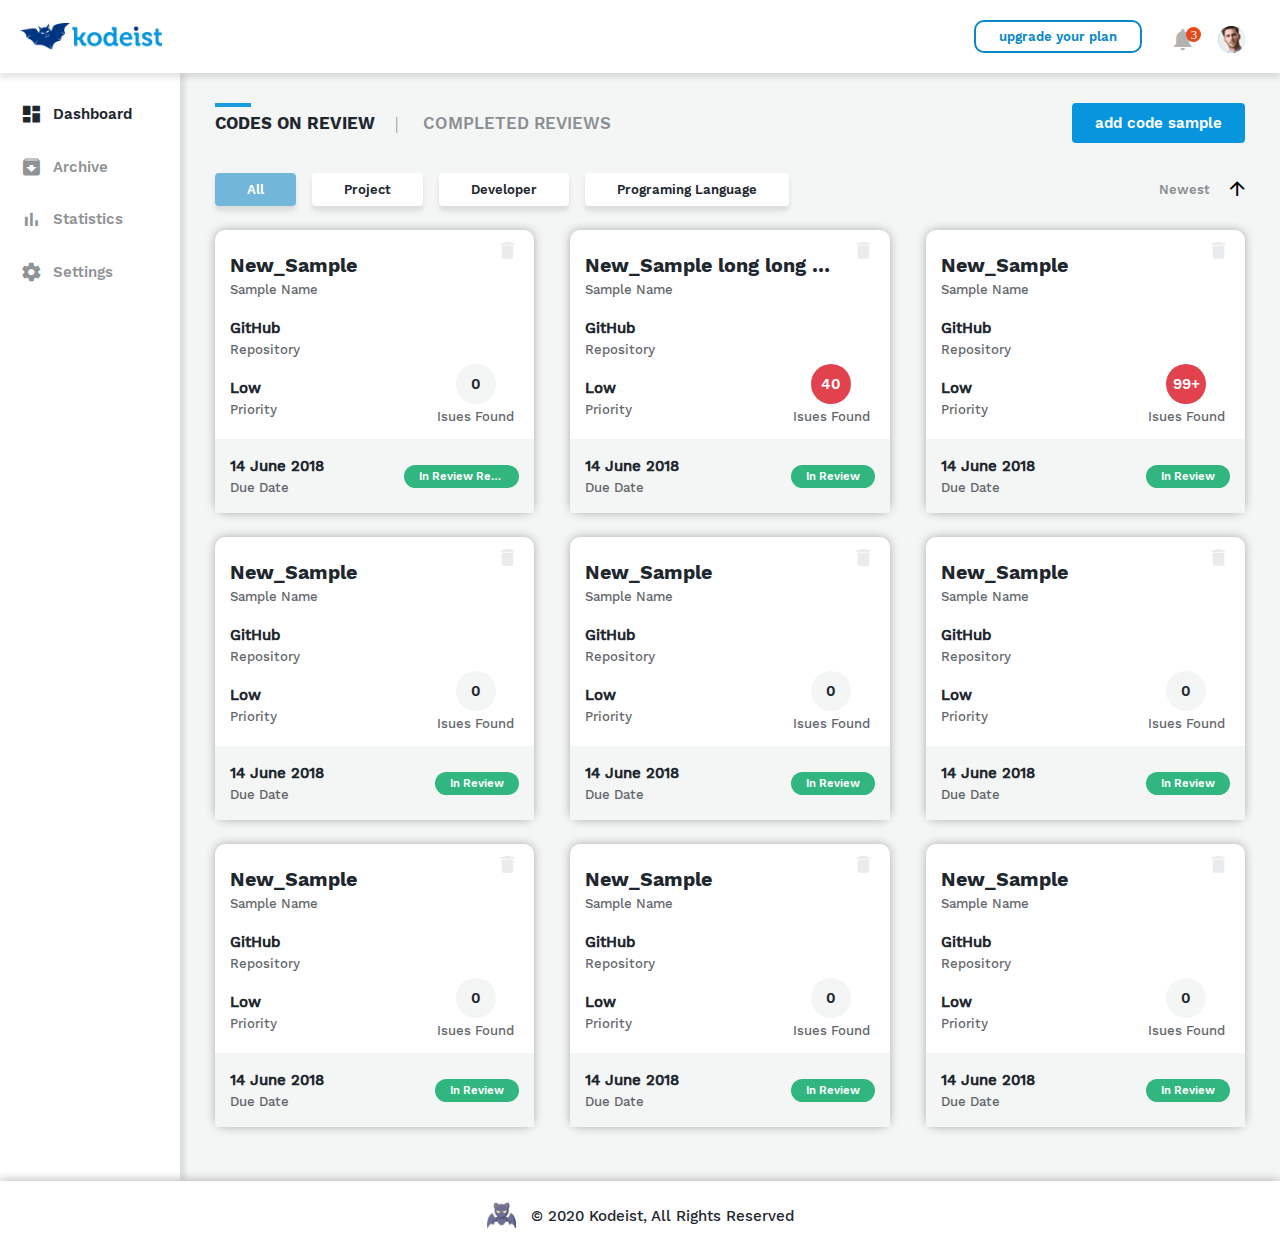
==== index.html @ f65f39af "created responsive design for aall devices" ====
<!DOCTYPE html>
<html lang="en">

<head>
    <meta charset="UTF-8">
    <meta name="viewport" content="width=device-width, initial-scale=1.0">
    <meta http-equiv="X-UA-Compatible" content="ie=edge">
    <title>Kodeist</title>
    <link rel="stylesheet" type="text/css" href="./styles/main.css" />
    <link rel="icon" href="./assets/img/bat.png">
    <script async defer src="./assets/js/index.js"></script>
</head>

<body>

    <!----------------------------- Header ----------------------------->
    <header class="container sect-cont-wrap">
        <div class="hdr inner-cont">
            <a href="#">
                <img src="./assets/img/logo.png" alt="logo" class="logo" />
            </a>
            <ul class="hdr-list">
                <li class="hdr-btn-wrapper">
                    <button class="btn-secondary">upgrade your plan</button>
                </li>
                <li>
                    <a href="#">
                        <i class="icon-notification">
                            <span class="mark-top">3</span>
                        </i>
                    </a>
                </li>
                <li>
                    <a href="#">
                        <img src="./assets/img/profile.png" alt="profile" class="profile" />
                    </a>
                </li>
            </ul>
            <button class="nav-btn btn-clear" onclick="onNavBtn()">
                <i class="icon-nav"></i>
            </button>
        </div>
    </header>
    <!----------------------------- Main ----------------------------->
    <main class="main">
        <!----------------------------- Aside-Nav ----------------------------->
        <aside id="aside" class="sect-cont">
            <nav>
                <ul class="nav-list">
                    <li>
                        <a href="#" class="alg-center active">
                            <i class="icon-dashboard"></i>
                            <span>dashboard</span>
                        </a>
                    </li>
                    <li>
                        <a href="#" class="alg-center">
                            <i class="icon-archive"></i>
                            <span>archive</span>
                        </a>
                    </li>
                    <li>
                        <a href="#" class="alg-center">
                            <i class="icon-statistics"></i>
                            <span>statistics</span>
                        </a>
                    </li>
                    <li>
                        <a href="#" class="alg-center">
                            <i class="icon-settings"></i>
                            <span>settings</span>
                        </a>
                    </li>
                </ul>
                <button onclick="onNavBtn()" class="close-btn btn-clear">
                    <i class="icon-close"></i>
                </button>
            </nav>
        </aside>
        <!----------------------------- Dashboard ----------------------------->
        <section class="db sect-cont inner-cont">
            <div class="db-tab">
                <ul class="db-rev-list">
                    <li>
                        <a href="#" class="first-rev-link active">codes on review</a>
                    </li>
                    <li>
                        <a href="#">completed reviews</a>
                    </li>
                </ul>
                <button class="tab-btn-text btn-primary">add code sample</button>
                <button class="tab-btn-symbol btn-primary">+</button>
            </div>
            <div class="db-filter">
                <ul class="db-filter-list">
                    <li>
                        <button class="btn-default btn-active">all</button>
                    </li>
                    <li>
                        <button class="btn-default">project</button>
                    </li>
                    <li>
                        <button class="btn-default">developer</button>
                    </li>
                    <li>
                        <button class="btn-default">programing language</button>
                    </li>
                </ul>
                <button class="db-sort-btn btn-clear alg-center">
                    <span>newest</span>
                    <i class="icon-arrow-top"></i>
                </button>
            </div>
            <div class="db-cards">
                <div class="db-card">
                    <ul class="card-list">
                        <li>
                            <div>
                                <h3 class="card-head-title">New_Sample</h3>
                                <p class="card-desc">Sample Name</p>
                            </div>
                            <button class="btn-del btn-clear">
                                <i class="icon-delete"></i>
                            </button>
                        </li>
                        <li>
                            <div>
                                <h4 class="card-title">gitHub</h4>
                                <p class="card-desc">repository</p>
                            </div>
                        </li>
                        <li>
                            <div>
                                <h4 class="card-title">low</h4>
                                <p class="card-desc">priority</p>
                            </div>
                            <a class="card-issue-link">
                                <span class="card-issue-count">0</span>
                                <span class="card-issue-text card-desc">isues found</span>
                            </a>
                        </li>
                    </ul>
                    <div class="card-diff">
                        <div>
                            <h4 class="card-title">14 june 2018</h4>
                            <p class="card-desc">due date</p>
                        </div>
                        <button class="btn-tertiary">in review review</button>
                    </div>
                </div>
                <div class="db-card">
                    <ul class="card-list">
                        <li>
                            <div>
                                <h3 class="card-head-title">New_Sample long long long</h3>
                                <p class="card-desc">sample name</p>
                            </div>
                            <button class="btn-del btn-clear">
                                <i class="icon-delete"></i>
                            </button>
                        </li>
                        <li>
                            <div>
                                <h4 class="card-title">gitHub</h4>
                                <p class="card-desc">repository</p>
                            </div>
                        </li>
                        <li>
                            <div>
                                <h4 class="card-title">low</h4>
                                <p class="card-desc">priority</p>
                            </div>
                            <a class="card-issue-link">
                                <span class="card-issue-count danger">40</span>
                                <span class="card-issue-text card-desc">isues found</span>
                            </a>
                        </li>
                    </ul>
                    <div class="card-diff">
                        <div>
                            <h4 class="card-title">14 june 2018</h4>
                            <p class="card-desc">due date</p>
                        </div>
                        <button class="btn-tertiary">in review</button>
                    </div>
                </div>
                <div class="db-card">
                    <ul class="card-list">
                        <li>
                            <div>
                                <h3 class="card-head-title">New_Sample</h3>
                                <p class="card-desc">Sample Name</p>
                            </div>
                            <button class="btn-del btn-clear">
                                <i class="icon-delete"></i>
                            </button>
                        </li>
                        <li>
                            <div>
                                <h4 class="card-title">gitHub</h4>
                                <p class="card-desc">repository</p>
                            </div>
                        </li>
                        <li>
                            <div>
                                <h4 class="card-title">low</h4>
                                <p class="card-desc">priority</p>
                            </div>
                            <a class="card-issue-link">
                                <span class="card-issue-count danger">99+</span>
                                <span class="card-issue-text card-desc">isues found</span>
                            </a>
                        </li>
                    </ul>
                    <div class="card-diff">
                        <div>
                            <h4 class="card-title">14 june 2018</h4>
                            <p class="card-desc">due date</p>
                        </div>
                        <button class="btn-tertiary">in review</button>
                    </div>
                </div>
                <div class="db-card">
                    <ul class="card-list">
                        <li>
                            <div>
                                <h3 class="card-head-title">New_Sample</h3>
                                <p class="card-desc">Sample Name</p>
                            </div>
                            <button class="btn-del btn-clear">
                                <i class="icon-delete"></i>
                            </button>
                        </li>
                        <li>
                            <div>
                                <h4 class="card-title">gitHub</h4>
                                <p class="card-desc">repository</p>
                            </div>
                        </li>
                        <li>
                            <div>
                                <h4 class="card-title">low</h4>
                                <p class="card-desc">priority</p>
                            </div>
                            <a class="card-issue-link">
                                <span class="card-issue-count">0</span>
                                <span class="card-issue-text card-desc">isues found</span>
                            </a>
                        </li>
                    </ul>
                    <div class="card-diff">
                        <div>
                            <h4 class="card-title">14 june 2018</h4>
                            <p class="card-desc">due date</p>
                        </div>
                        <button class="btn-tertiary">in review</button>
                    </div>
                </div>
                <div class="db-card">
                    <ul class="card-list">
                        <li>
                            <div>
                                <h3 class="card-head-title">New_Sample</h3>
                                <p class="card-desc">Sample Name</p>
                            </div>
                            <button class="btn-del btn-clear">
                                <i class="icon-delete"></i>
                            </button>
                        </li>
                        <li>
                            <div>
                                <h4 class="card-title">gitHub</h4>
                                <p class="card-desc">repository</p>
                            </div>
                        </li>
                        <li>
                            <div>
                                <h4 class="card-title">low</h4>
                                <p class="card-desc">priority</p>
                            </div>
                            <a class="card-issue-link">
                                <span class="card-issue-count">0</span>
                                <span class="card-issue-text card-desc">isues found</span>
                            </a>
                        </li>
                    </ul>
                    <div class="card-diff">
                        <div>
                            <h4 class="card-title">14 june 2018</h4>
                            <p class="card-desc">due date</p>
                        </div>
                        <button class="btn-tertiary">in review</button>
                    </div>
                </div>
                <div class="db-card">
                    <ul class="card-list">
                        <li>
                            <div>
                                <h3 class="card-head-title">New_Sample</h3>
                                <p class="card-desc">Sample Name</p>
                            </div>
                            <button class="btn-del btn-clear">
                                <i class="icon-delete"></i>
                            </button>
                        </li>
                        <li>
                            <div>
                                <h4 class="card-title">gitHub</h4>
                                <p class="card-desc">repository</p>
                            </div>
                        </li>
                        <li>
                            <div>
                                <h4 class="card-title">low</h4>
                                <p class="card-desc">priority</p>
                            </div>
                            <a class="card-issue-link">
                                <span class="card-issue-count">0</span>
                                <span class="card-issue-text card-desc">isues found</span>
                            </a>
                        </li>
                    </ul>
                    <div class="card-diff">
                        <div>
                            <h4 class="card-title">14 june 2018</h4>
                            <p class="card-desc">due date</p>
                        </div>
                        <button class="btn-tertiary">in review</button>
                    </div>
                </div>
                <div class="db-card">
                    <ul class="card-list">
                        <li>
                            <div>
                                <h3 class="card-head-title">New_Sample</h3>
                                <p class="card-desc">Sample Name</p>
                            </div>
                            <button class="btn-del btn-clear">
                                <i class="icon-delete"></i>
                            </button>
                        </li>
                        <li>
                            <div>
                                <h4 class="card-title">gitHub</h4>
                                <p class="card-desc">repository</p>
                            </div>
                        </li>
                        <li>
                            <div>
                                <h4 class="card-title">low</h4>
                                <p class="card-desc">priority</p>
                            </div>
                            <a class="card-issue-link">
                                <span class="card-issue-count">0</span>
                                <span class="card-issue-text card-desc">isues found</span>
                            </a>
                        </li>
                    </ul>
                    <div class="card-diff">
                        <div>
                            <h4 class="card-title">14 june 2018</h4>
                            <p class="card-desc">due date</p>
                        </div>
                        <button class="btn-tertiary">in review</button>
                    </div>
                </div>
                <div class="db-card">
                    <ul class="card-list">
                        <li>
                            <div>
                                <h3 class="card-head-title">New_Sample</h3>
                                <p class="card-desc">Sample Name</p>
                            </div>
                            <button class="btn-del btn-clear">
                                <i class="icon-delete"></i>
                            </button>
                        </li>
                        <li>
                            <div>
                                <h4 class="card-title">gitHub</h4>
                                <p class="card-desc">repository</p>
                            </div>
                        </li>
                        <li>
                            <div>
                                <h4 class="card-title">low</h4>
                                <p class="card-desc">priority</p>
                            </div>
                            <a class="card-issue-link">
                                <span class="card-issue-count">0</span>
                                <span class="card-issue-text card-desc">isues found</span>
                            </a>
                        </li>
                    </ul>
                    <div class="card-diff">
                        <div>
                            <h4 class="card-title">14 june 2018</h4>
                            <p class="card-desc">due date</p>
                        </div>
                        <button class="btn-tertiary">in review</button>
                    </div>
                </div>
                <div class="db-card">
                    <ul class="card-list">
                        <li>
                            <div>
                                <h3 class="card-head-title">New_Sample</h3>
                                <p class="card-desc">Sample Name</p>
                            </div>
                            <button class="btn-del btn-clear">
                                <i class="icon-delete"></i>
                            </button>
                        </li>
                        <li>
                            <div>
                                <h4 class="card-title">gitHub</h4>
                                <p class="card-desc">repository</p>
                            </div>
                        </li>
                        <li>
                            <div>
                                <h4 class="card-title">low</h4>
                                <p class="card-desc">priority</p>
                            </div>
                            <a class="card-issue-link">
                                <span class="card-issue-count">0</span>
                                <span class="card-issue-text card-desc">isues found</span>
                            </a>
                        </li>
                    </ul>
                    <div class="card-diff">
                        <div>
                            <h4 class="card-title">14 june 2018</h4>
                            <p class="card-desc">due date</p>
                        </div>
                        <button class="btn-tertiary">in review</button>
                    </div>
                </div>
            </div>
        </section>
    </main>
    <!----------------------------- Footer ----------------------------->
    <footer class="container sect-cont-wrap">
        <div class="ftr-content-wrap alg-center">
            <img src="./assets/img/bat.png" alt="bat" class="ftr-bat"/>
            <span>© 2020 kodeist, all rights reserved</span>
        </div>
    </footer>
</body>

</html>
---- styles/main.css ----
@charset "UTF-8";
@font-face {
  font-family: "icomoon-kodeist";
  font-style: normal;
  font-weight: 400;
  src: url("../assets/fonts/icomoon-kodeist/icomoon-kodeist.eot");
  src: url("../assets/fonts/icomoon-kodeist/icomoon-kodeist.eot?#iefix") format("embedded-opentype"), url("../assets/fonts/icomoon-kodeist/icomoon-kodeist.woff") format("woff"), url("../assets/fonts/icomoon-kodeist/icomoon-kodeist.ttf") format("truetype"), url("../assets/fonts/icomoon-kodeist/icomoon-kodeist.svg") format("svg");
}
@font-face {
  font-family: "Worksans-medium";
  font-style: normal;
  font-weight: 500;
  src: url("../assets/fonts/work-sans/worksans-medium/Worksans-medium.eot");
  src: url("../assets/fonts/work-sans/worksans-medium/Worksans-medium.eot?#iefix") format("embedded-opentype"), url("../assets/fonts/work-sans/worksans-medium/Worksans-medium.woff") format("woff"), url("../assets/fonts/work-sans/worksans-medium/Worksans-medium.ttf") format("truetype"), url("../assets/fonts/work-sans/worksans-medium/Worksans-medium.svg") format("svg");
}
@font-face {
  font-family: "Worksans-semibold";
  font-style: normal;
  font-weight: 600;
  src: url("../assets/fonts/work-sans/worksans-semibold/Worksans-semibold.eot");
  src: url("../assets/fonts/work-sans/worksans-semibold/Worksans-semibold.eot?#iefix") format("embedded-opentype"), url("../assets/fonts/work-sans/worksans-semibold/Worksans-semibold.woff") format("woff"), url("../assets/fonts/work-sans/worksans-semibold/Worksans-semibold.ttf") format("truetype"), url("../assets/fonts/work-sans/worksans-semibold/Worksans-semibold.svg") format("svg");
}
@font-face {
  font-family: "Worksans-bold";
  font-style: normal;
  font-weight: 700;
  src: url("../assets/fonts/work-sans/worksans-bold/Worksans-bold.eot");
  src: url("../assets/fonts/work-sans/worksans-bold/Worksans-bold.eot?#iefix") format("embedded-opentype"), url("../assets/fonts/work-sans/worksans-bold/Worksans-bold.woff") format("woff"), url("../assets/fonts/work-sans/worksans-bold/Worksans-bold.ttf") format("truetype"), url("../assets/fonts/work-sans/worksans-bold/Worksans-bold.svg") format("svg");
}
html, body, div, span, object, iframe,
h1, h2, h3, h4, h5, h6, p, blockquote, pre,
abbr, address, cite, code,
del, dfn, em, img, ins, kbd, q, samp,
small, strong, sub, sup, var,
b, i,
dl, dt, dd, ol, ul, li,
fieldset, form, label, legend,
table, caption, tbody, tfoot, thead, tr, th, td,
article, aside, canvas, details, figcaption, figure,
footer, header, hgroup, menu, nav, section, summary,
time, mark, audio, video {
  margin: 0;
  padding: 0;
  border: 0;
  outline: 0;
  font-size: 100%;
  vertical-align: baseline;
  background: transparent;
}

article, aside, details, figcaption, figure, dialog,
footer, header, hgroup, menu, nav, section, main {
  display: block;
}

ul, li {
  list-style: none;
}

blockquote, q {
  quotes: none;
}
blockquote:before, blockquote:after, q:before, q:after {
  content: "";
  content: none;
}

a {
  text-decoration: none;
  font-size: 100%;
  color: inherit;
}

table {
  border-collapse: collapse;
  border-spacing: 0;
}

html {
  position: relative;
  min-height: 100%;
  box-sizing: border-box;
}

body {
  position: relative;
  color: #1E272E;
  font-size: 16px;
  font-family: "Worksans-medium", serif;
  outline: none;
  word-wrap: break-word;
  font-weight: 400;
}

*, *:before, *:after {
  outline: none;
  box-sizing: inherit;
}

a:hover {
  opacity: 0.7;
}

[class^=icon-], [class*=" icon-"] {
  /* use !important to prevent issues with browser extensions that change fonts */
  font-family: "icomoon-kodeist" !important;
  font-style: normal;
  font-weight: normal;
  font-variant: normal;
  text-transform: none;
  line-height: 1;
  /* Better Font Rendering =========== */
  -webkit-font-smoothing: antialiased;
  -moz-osx-font-smoothing: grayscale;
}

.icon-archive:before {
  content: "";
}

.icon-dashboard:before {
  content: "";
}

.icon-delete:before {
  content: "";
}

.icon-notification:before {
  content: "";
}

.icon-settings:before {
  content: "";
}

.icon-statistics:before {
  content: "";
}

.icon-plus:before {
  content: "";
}

.icon-arrow-top:before {
  content: "";
}

.icon-close:before {
  content: "";
}

.icon-nav:before {
  content: "";
}

header {
  box-shadow: 0px 5px 5px rgba(0, 0, 0, 0.1);
  background-color: #fff;
}

.hdr {
  display: flex;
  justify-content: space-between;
  align-items: center;
  padding-right: 105px;
  padding-left: 35px;
}
.hdr.inner-cont {
  padding-left: 35px;
}

.hdr-list {
  display: flex;
  align-items: flex-end;
  color: #B2B2B2;
}
.hdr-list > li {
  margin-left: 30px;
}
.hdr-list > li > a > i {
  position: relative;
  display: inline-block;
  font-size: 1.4em;
}

.hdr-btn-wrapper {
  margin-right: 10px;
}

.logo, .profile {
  display: block;
  max-width: 30px;
  max-height: 30px;
}

.logo {
  max-width: 160px;
}

.nav-btn {
  display: none;
  color: #0788C8;
  font-size: 1.4em;
}

main {
  background-color: #F4F6F6;
}

.main {
  display: flex;
}

aside {
  max-width: 240px;
  min-width: 240px;
  min-height: 100vh;
  box-shadow: 5px 0px 5px rgba(0, 0, 0, 0.1);
  background-color: #fff;
  transition: transform 0.5s;
}
aside > nav {
  padding-left: 35px;
}

.close-btn {
  display: none;
}

.nav-list {
  font-size: 1em;
  text-transform: capitalize;
  font-family: "Worksans-semibold", serif;
  color: #1E272E;
}
.nav-list > li {
  padding-bottom: 30px;
}
.nav-list > li > a {
  color: rgba(30, 39, 46, 0.5);
}
.nav-list > li > a.active {
  color: #1E272E;
}
.nav-list > li > a > i {
  font-size: 1.5em;
  padding-right: 20px;
}

.db-tab {
  display: flex;
  justify-content: space-between;
  align-items: center;
}

.db-rev-list {
  display: flex;
  align-items: baseline;
  text-transform: uppercase;
  font-size: 1.125em;
  font-family: "Worksans-semibold", serif;
  color: #1E272E;
}
.db-rev-list > li {
  padding-right: 25px;
}
.db-rev-list > li > a {
  color: rgba(30, 39, 46, 0.5);
}
.db-rev-list > li > a::before {
  content: "|";
  padding-right: 25px;
  font-family: none;
}
.db-rev-list > li > a.active {
  position: relative;
  font-family: "Worksans-bold", serif;
  color: #1E272E;
}
.db-rev-list > li > a.active::before {
  content: "";
  position: absolute;
  top: -10px;
  width: 38px;
  height: 4px;
  background-color: #169CDF;
}

.db-filter {
  display: flex;
  justify-content: space-between;
  align-items: center;
  margin-top: 30px;
}

.db-filter-list {
  display: flex;
  justify-content: space-between;
  align-items: center;
}
.db-filter-list > li > button {
  margin-right: 16px;
}

.tab-btn-symbol {
  display: none;
}

.db-sort-btn {
  text-transform: capitalize;
  font-size: 0.875em;
  font-family: "Worksans-semibold", serif;
  color: #1E272E;
}
.db-sort-btn > span {
  padding-right: 20px;
  color: rgba(30, 39, 46, 0.5);
}
.db-sort-btn > i {
  font-size: 1.125em;
  color: #000;
}

.db-cards {
  display: flex;
  flex-wrap: wrap;
  justify-content: space-between;
  margin-top: 24px;
}

.db-card {
  width: 23.77%;
  margin-bottom: 24px;
  background-color: #fff;
  box-shadow: 0px 0px 10px #aaaaaa;
  border-radius: 10px;
}
.db-card:hover {
  box-shadow: 5px 10px 10px #aaaaaa;
}

.card-major {
  display: flex;
}

.card-head-title {
  white-space: nowrap;
  overflow: hidden;
  text-overflow: ellipsis;
  font-size: 1.3125em;
  font-family: "Worksans-bold", serif;
}

.card-title {
  white-space: nowrap;
  overflow: hidden;
  text-overflow: ellipsis;
  text-transform: capitalize;
}

.card-desc {
  white-space: nowrap;
  overflow: hidden;
  text-overflow: ellipsis;
  display: block;
  padding-top: 5px;
  text-transform: capitalize;
  font-size: 0.875em;
  font-family: "Worksans-medium", serif;
  opacity: 0.7;
}

.card-top {
  margin-top: 32px;
  padding-left: 28px;
  padding-right: 20px;
}

.card-list-wrapper {
  display: flex;
  justify-content: space-between;
  align-items: flex-end;
}
.card-list-wrapper > ul > li {
  padding-top: 30px;
}

.card-list {
  position: relative;
  margin-top: 32px;
  padding-left: 28px;
  padding-right: 15px;
}
.card-list > li {
  padding-bottom: 30px;
}
.card-list > li:first-of-type {
  width: calc(100% - 40px);
}
.card-list > li:last-of-type {
  width: calc(100% - 110px);
}

.btn-del {
  position: absolute;
  top: -15px;
  right: 15px;
  height: 24px;
  font-size: 1.5em;
  color: #EAEBEC;
}
.btn-del:hover {
  color: #1E272E;
  opacity: 1;
}

.card-issue-link {
  position: absolute;
  right: 30px;
  bottom: 20px;
  display: block;
  text-align: center;
}
.card-issue-link:hover {
  cursor: pointer;
}

.card-issue-count {
  display: inline-block;
  padding: 5px;
  width: 48px;
  height: 48px;
  line-height: 38px;
  font-size: 1em;
  font-family: "Worksans-semibold", serif;
  background-color: #F4F6F6;
  border-radius: 50%;
}

.card-issue-text {
  padding-top: 15px;
}

.card-diff {
  display: flex;
  justify-content: space-between;
  align-items: center;
  padding-top: 20px;
  padding-right: 20px;
  padding-bottom: 20px;
  padding-left: 28px;
  background-color: #F4F6F6;
}
.card-diff > div {
  width: calc(100% - 100px);
}

footer {
  box-shadow: 0px 0px 10px #aaaaaa;
  background-color: #fff;
}

.ftr-content-wrap {
  font-size: 1em;
  text-transform: capitalize;
  justify-content: center;
}

.ftr-bat {
  margin-right: 15px;
  max-width: 32px;
  max-height: 32px;
}

@media (min-width: 1440px) {
  .cols-xl-12 {
    flex-wrap: wrap;
    display: flex;
  }
  .cols-xl-12 > [class^=col]:not(.ml-0), .cols-xl-12 > [class*=" col"]:not(.ml-0) {
    margin-left: 10px;
  }
  .cols-xl-12 > [class^=col], .cols-xl-12 > [class*=" col"] {
    width: calc(8.3333333333% - 9.1666666667px);
  }
  .cols-xl-12 > [class^=col]:nth-child(12n+1), .cols-xl-12 > [class*=" col"]:nth-child(12n+1) {
    margin-left: 0;
  }

  .cols-xl-11 {
    flex-wrap: wrap;
    display: flex;
  }
  .cols-xl-11 > [class^=col]:not(.ml-0), .cols-xl-11 > [class*=" col"]:not(.ml-0) {
    margin-left: 10px;
  }
  .cols-xl-11 > [class^=col], .cols-xl-11 > [class*=" col"] {
    width: calc(9.0909090909% - 9.0909090909px);
  }
  .cols-xl-11 > [class^=col]:nth-child(11n+1), .cols-xl-11 > [class*=" col"]:nth-child(11n+1) {
    margin-left: 0;
  }

  .cols-xl-10 {
    flex-wrap: wrap;
    display: flex;
  }
  .cols-xl-10 > [class^=col]:not(.ml-0), .cols-xl-10 > [class*=" col"]:not(.ml-0) {
    margin-left: 10px;
  }
  .cols-xl-10 > [class^=col], .cols-xl-10 > [class*=" col"] {
    width: calc(10% - 9px);
  }
  .cols-xl-10 > [class^=col]:nth-child(10n+1), .cols-xl-10 > [class*=" col"]:nth-child(10n+1) {
    margin-left: 0;
  }

  .cols-xl-9 {
    flex-wrap: wrap;
    display: flex;
  }
  .cols-xl-9 > [class^=col]:not(.ml-0), .cols-xl-9 > [class*=" col"]:not(.ml-0) {
    margin-left: 10px;
  }
  .cols-xl-9 > [class^=col], .cols-xl-9 > [class*=" col"] {
    width: calc(11.1111111111% - 8.8888888889px);
  }
  .cols-xl-9 > [class^=col]:nth-child(9n+1), .cols-xl-9 > [class*=" col"]:nth-child(9n+1) {
    margin-left: 0;
  }

  .cols-xl-8 {
    flex-wrap: wrap;
    display: flex;
  }
  .cols-xl-8 > [class^=col]:not(.ml-0), .cols-xl-8 > [class*=" col"]:not(.ml-0) {
    margin-left: 10px;
  }
  .cols-xl-8 > [class^=col], .cols-xl-8 > [class*=" col"] {
    width: calc(12.5% - 8.75px);
  }
  .cols-xl-8 > [class^=col]:nth-child(8n+1), .cols-xl-8 > [class*=" col"]:nth-child(8n+1) {
    margin-left: 0;
  }

  .cols-xl-7 {
    flex-wrap: wrap;
    display: flex;
  }
  .cols-xl-7 > [class^=col]:not(.ml-0), .cols-xl-7 > [class*=" col"]:not(.ml-0) {
    margin-left: 10px;
  }
  .cols-xl-7 > [class^=col], .cols-xl-7 > [class*=" col"] {
    width: calc(14.2857142857% - 8.5714285714px);
  }
  .cols-xl-7 > [class^=col]:nth-child(7n+1), .cols-xl-7 > [class*=" col"]:nth-child(7n+1) {
    margin-left: 0;
  }

  .cols-xl-6 {
    flex-wrap: wrap;
    display: flex;
  }
  .cols-xl-6 > [class^=col]:not(.ml-0), .cols-xl-6 > [class*=" col"]:not(.ml-0) {
    margin-left: 10px;
  }
  .cols-xl-6 > [class^=col], .cols-xl-6 > [class*=" col"] {
    width: calc(16.6666666667% - 8.3333333333px);
  }
  .cols-xl-6 > [class^=col]:nth-child(6n+1), .cols-xl-6 > [class*=" col"]:nth-child(6n+1) {
    margin-left: 0;
  }

  .cols-xl-5 {
    flex-wrap: wrap;
    display: flex;
  }
  .cols-xl-5 > [class^=col]:not(.ml-0), .cols-xl-5 > [class*=" col"]:not(.ml-0) {
    margin-left: 10px;
  }
  .cols-xl-5 > [class^=col], .cols-xl-5 > [class*=" col"] {
    width: calc(20% - 8px);
  }
  .cols-xl-5 > [class^=col]:nth-child(5n+1), .cols-xl-5 > [class*=" col"]:nth-child(5n+1) {
    margin-left: 0;
  }

  .cols-xl-4 {
    flex-wrap: wrap;
    display: flex;
  }
  .cols-xl-4 > [class^=col]:not(.ml-0), .cols-xl-4 > [class*=" col"]:not(.ml-0) {
    margin-left: 10px;
  }
  .cols-xl-4 > [class^=col], .cols-xl-4 > [class*=" col"] {
    width: calc(25% - 7.5px);
  }
  .cols-xl-4 > [class^=col]:nth-child(4n+1), .cols-xl-4 > [class*=" col"]:nth-child(4n+1) {
    margin-left: 0;
  }

  .cols-xl-3 {
    flex-wrap: wrap;
    display: flex;
  }
  .cols-xl-3 > [class^=col]:not(.ml-0), .cols-xl-3 > [class*=" col"]:not(.ml-0) {
    margin-left: 10px;
  }
  .cols-xl-3 > [class^=col], .cols-xl-3 > [class*=" col"] {
    width: calc(33.3333333333% - 6.6666666667px);
  }
  .cols-xl-3 > [class^=col]:nth-child(3n+1), .cols-xl-3 > [class*=" col"]:nth-child(3n+1) {
    margin-left: 0;
  }

  .cols-xl-2 {
    flex-wrap: wrap;
    display: flex;
  }
  .cols-xl-2 > [class^=col]:not(.ml-0), .cols-xl-2 > [class*=" col"]:not(.ml-0) {
    margin-left: 10px;
  }
  .cols-xl-2 > [class^=col], .cols-xl-2 > [class*=" col"] {
    width: calc(50% - 5px);
  }
  .cols-xl-2 > [class^=col]:nth-child(2n+1), .cols-xl-2 > [class*=" col"]:nth-child(2n+1) {
    margin-left: 0;
  }
}
@media (min-width: 1280px) {
  .cols-lg-12 {
    flex-wrap: wrap;
    display: flex;
  }
  .cols-lg-12 > [class^=col]:not(.ml-0), .cols-lg-12 > [class*=" col"]:not(.ml-0) {
    margin-left: 10px;
  }
  .cols-lg-12 > [class^=col], .cols-lg-12 > [class*=" col"] {
    width: calc(8.3333333333% - 9.1666666667px);
  }
  .cols-lg-12 > [class^=col]:nth-child(12n+1), .cols-lg-12 > [class*=" col"]:nth-child(12n+1) {
    margin-left: 0;
  }

  .cols-lg-11 {
    flex-wrap: wrap;
    display: flex;
  }
  .cols-lg-11 > [class^=col]:not(.ml-0), .cols-lg-11 > [class*=" col"]:not(.ml-0) {
    margin-left: 10px;
  }
  .cols-lg-11 > [class^=col], .cols-lg-11 > [class*=" col"] {
    width: calc(9.0909090909% - 9.0909090909px);
  }
  .cols-lg-11 > [class^=col]:nth-child(11n+1), .cols-lg-11 > [class*=" col"]:nth-child(11n+1) {
    margin-left: 0;
  }

  .cols-lg-10 {
    flex-wrap: wrap;
    display: flex;
  }
  .cols-lg-10 > [class^=col]:not(.ml-0), .cols-lg-10 > [class*=" col"]:not(.ml-0) {
    margin-left: 10px;
  }
  .cols-lg-10 > [class^=col], .cols-lg-10 > [class*=" col"] {
    width: calc(10% - 9px);
  }
  .cols-lg-10 > [class^=col]:nth-child(10n+1), .cols-lg-10 > [class*=" col"]:nth-child(10n+1) {
    margin-left: 0;
  }

  .cols-lg-9 {
    flex-wrap: wrap;
    display: flex;
  }
  .cols-lg-9 > [class^=col]:not(.ml-0), .cols-lg-9 > [class*=" col"]:not(.ml-0) {
    margin-left: 10px;
  }
  .cols-lg-9 > [class^=col], .cols-lg-9 > [class*=" col"] {
    width: calc(11.1111111111% - 8.8888888889px);
  }
  .cols-lg-9 > [class^=col]:nth-child(9n+1), .cols-lg-9 > [class*=" col"]:nth-child(9n+1) {
    margin-left: 0;
  }

  .cols-lg-8 {
    flex-wrap: wrap;
    display: flex;
  }
  .cols-lg-8 > [class^=col]:not(.ml-0), .cols-lg-8 > [class*=" col"]:not(.ml-0) {
    margin-left: 10px;
  }
  .cols-lg-8 > [class^=col], .cols-lg-8 > [class*=" col"] {
    width: calc(12.5% - 8.75px);
  }
  .cols-lg-8 > [class^=col]:nth-child(8n+1), .cols-lg-8 > [class*=" col"]:nth-child(8n+1) {
    margin-left: 0;
  }

  .cols-lg-7 {
    flex-wrap: wrap;
    display: flex;
  }
  .cols-lg-7 > [class^=col]:not(.ml-0), .cols-lg-7 > [class*=" col"]:not(.ml-0) {
    margin-left: 10px;
  }
  .cols-lg-7 > [class^=col], .cols-lg-7 > [class*=" col"] {
    width: calc(14.2857142857% - 8.5714285714px);
  }
  .cols-lg-7 > [class^=col]:nth-child(7n+1), .cols-lg-7 > [class*=" col"]:nth-child(7n+1) {
    margin-left: 0;
  }

  .cols-lg-6 {
    flex-wrap: wrap;
    display: flex;
  }
  .cols-lg-6 > [class^=col]:not(.ml-0), .cols-lg-6 > [class*=" col"]:not(.ml-0) {
    margin-left: 10px;
  }
  .cols-lg-6 > [class^=col], .cols-lg-6 > [class*=" col"] {
    width: calc(16.6666666667% - 8.3333333333px);
  }
  .cols-lg-6 > [class^=col]:nth-child(6n+1), .cols-lg-6 > [class*=" col"]:nth-child(6n+1) {
    margin-left: 0;
  }

  .cols-lg-5 {
    flex-wrap: wrap;
    display: flex;
  }
  .cols-lg-5 > [class^=col]:not(.ml-0), .cols-lg-5 > [class*=" col"]:not(.ml-0) {
    margin-left: 10px;
  }
  .cols-lg-5 > [class^=col], .cols-lg-5 > [class*=" col"] {
    width: calc(20% - 8px);
  }
  .cols-lg-5 > [class^=col]:nth-child(5n+1), .cols-lg-5 > [class*=" col"]:nth-child(5n+1) {
    margin-left: 0;
  }

  .cols-lg-4 {
    flex-wrap: wrap;
    display: flex;
  }
  .cols-lg-4 > [class^=col]:not(.ml-0), .cols-lg-4 > [class*=" col"]:not(.ml-0) {
    margin-left: 10px;
  }
  .cols-lg-4 > [class^=col], .cols-lg-4 > [class*=" col"] {
    width: calc(25% - 7.5px);
  }
  .cols-lg-4 > [class^=col]:nth-child(4n+1), .cols-lg-4 > [class*=" col"]:nth-child(4n+1) {
    margin-left: 0;
  }

  .cols-lg-3 {
    flex-wrap: wrap;
    display: flex;
  }
  .cols-lg-3 > [class^=col]:not(.ml-0), .cols-lg-3 > [class*=" col"]:not(.ml-0) {
    margin-left: 10px;
  }
  .cols-lg-3 > [class^=col], .cols-lg-3 > [class*=" col"] {
    width: calc(33.3333333333% - 6.6666666667px);
  }
  .cols-lg-3 > [class^=col]:nth-child(3n+1), .cols-lg-3 > [class*=" col"]:nth-child(3n+1) {
    margin-left: 0;
  }

  .cols-lg-2 {
    flex-wrap: wrap;
    display: flex;
  }
  .cols-lg-2 > [class^=col]:not(.ml-0), .cols-lg-2 > [class*=" col"]:not(.ml-0) {
    margin-left: 10px;
  }
  .cols-lg-2 > [class^=col], .cols-lg-2 > [class*=" col"] {
    width: calc(50% - 5px);
  }
  .cols-lg-2 > [class^=col]:nth-child(2n+1), .cols-lg-2 > [class*=" col"]:nth-child(2n+1) {
    margin-left: 0;
  }
}
@media (min-width: 1024px) {
  .cols-md-12 {
    flex-wrap: wrap;
    display: flex;
  }
  .cols-md-12 > [class^=col]:not(.ml-0), .cols-md-12 > [class*=" col"]:not(.ml-0) {
    margin-left: 10px;
  }
  .cols-md-12 > [class^=col], .cols-md-12 > [class*=" col"] {
    width: calc(8.3333333333% - 9.1666666667px);
  }
  .cols-md-12 > [class^=col]:nth-child(12n+1), .cols-md-12 > [class*=" col"]:nth-child(12n+1) {
    margin-left: 0;
  }

  .cols-md-11 {
    flex-wrap: wrap;
    display: flex;
  }
  .cols-md-11 > [class^=col]:not(.ml-0), .cols-md-11 > [class*=" col"]:not(.ml-0) {
    margin-left: 10px;
  }
  .cols-md-11 > [class^=col], .cols-md-11 > [class*=" col"] {
    width: calc(9.0909090909% - 9.0909090909px);
  }
  .cols-md-11 > [class^=col]:nth-child(11n+1), .cols-md-11 > [class*=" col"]:nth-child(11n+1) {
    margin-left: 0;
  }

  .cols-md-10 {
    flex-wrap: wrap;
    display: flex;
  }
  .cols-md-10 > [class^=col]:not(.ml-0), .cols-md-10 > [class*=" col"]:not(.ml-0) {
    margin-left: 10px;
  }
  .cols-md-10 > [class^=col], .cols-md-10 > [class*=" col"] {
    width: calc(10% - 9px);
  }
  .cols-md-10 > [class^=col]:nth-child(10n+1), .cols-md-10 > [class*=" col"]:nth-child(10n+1) {
    margin-left: 0;
  }

  .cols-md-9 {
    flex-wrap: wrap;
    display: flex;
  }
  .cols-md-9 > [class^=col]:not(.ml-0), .cols-md-9 > [class*=" col"]:not(.ml-0) {
    margin-left: 10px;
  }
  .cols-md-9 > [class^=col], .cols-md-9 > [class*=" col"] {
    width: calc(11.1111111111% - 8.8888888889px);
  }
  .cols-md-9 > [class^=col]:nth-child(9n+1), .cols-md-9 > [class*=" col"]:nth-child(9n+1) {
    margin-left: 0;
  }

  .cols-md-8 {
    flex-wrap: wrap;
    display: flex;
  }
  .cols-md-8 > [class^=col]:not(.ml-0), .cols-md-8 > [class*=" col"]:not(.ml-0) {
    margin-left: 10px;
  }
  .cols-md-8 > [class^=col], .cols-md-8 > [class*=" col"] {
    width: calc(12.5% - 8.75px);
  }
  .cols-md-8 > [class^=col]:nth-child(8n+1), .cols-md-8 > [class*=" col"]:nth-child(8n+1) {
    margin-left: 0;
  }

  .cols-md-7 {
    flex-wrap: wrap;
    display: flex;
  }
  .cols-md-7 > [class^=col]:not(.ml-0), .cols-md-7 > [class*=" col"]:not(.ml-0) {
    margin-left: 10px;
  }
  .cols-md-7 > [class^=col], .cols-md-7 > [class*=" col"] {
    width: calc(14.2857142857% - 8.5714285714px);
  }
  .cols-md-7 > [class^=col]:nth-child(7n+1), .cols-md-7 > [class*=" col"]:nth-child(7n+1) {
    margin-left: 0;
  }

  .cols-md-6 {
    flex-wrap: wrap;
    display: flex;
  }
  .cols-md-6 > [class^=col]:not(.ml-0), .cols-md-6 > [class*=" col"]:not(.ml-0) {
    margin-left: 10px;
  }
  .cols-md-6 > [class^=col], .cols-md-6 > [class*=" col"] {
    width: calc(16.6666666667% - 8.3333333333px);
  }
  .cols-md-6 > [class^=col]:nth-child(6n+1), .cols-md-6 > [class*=" col"]:nth-child(6n+1) {
    margin-left: 0;
  }

  .cols-md-5 {
    flex-wrap: wrap;
    display: flex;
  }
  .cols-md-5 > [class^=col]:not(.ml-0), .cols-md-5 > [class*=" col"]:not(.ml-0) {
    margin-left: 10px;
  }
  .cols-md-5 > [class^=col], .cols-md-5 > [class*=" col"] {
    width: calc(20% - 8px);
  }
  .cols-md-5 > [class^=col]:nth-child(5n+1), .cols-md-5 > [class*=" col"]:nth-child(5n+1) {
    margin-left: 0;
  }

  .cols-md-4 {
    flex-wrap: wrap;
    display: flex;
  }
  .cols-md-4 > [class^=col]:not(.ml-0), .cols-md-4 > [class*=" col"]:not(.ml-0) {
    margin-left: 10px;
  }
  .cols-md-4 > [class^=col], .cols-md-4 > [class*=" col"] {
    width: calc(25% - 7.5px);
  }
  .cols-md-4 > [class^=col]:nth-child(4n+1), .cols-md-4 > [class*=" col"]:nth-child(4n+1) {
    margin-left: 0;
  }

  .cols-md-3 {
    flex-wrap: wrap;
    display: flex;
  }
  .cols-md-3 > [class^=col]:not(.ml-0), .cols-md-3 > [class*=" col"]:not(.ml-0) {
    margin-left: 10px;
  }
  .cols-md-3 > [class^=col], .cols-md-3 > [class*=" col"] {
    width: calc(33.3333333333% - 6.6666666667px);
  }
  .cols-md-3 > [class^=col]:nth-child(3n+1), .cols-md-3 > [class*=" col"]:nth-child(3n+1) {
    margin-left: 0;
  }

  .cols-md-2 {
    flex-wrap: wrap;
    display: flex;
  }
  .cols-md-2 > [class^=col]:not(.ml-0), .cols-md-2 > [class*=" col"]:not(.ml-0) {
    margin-left: 10px;
  }
  .cols-md-2 > [class^=col], .cols-md-2 > [class*=" col"] {
    width: calc(50% - 5px);
  }
  .cols-md-2 > [class^=col]:nth-child(2n+1), .cols-md-2 > [class*=" col"]:nth-child(2n+1) {
    margin-left: 0;
  }
}
@media (min-width: 768px) {
  .cols-sm-12 {
    flex-wrap: wrap;
    display: flex;
  }
  .cols-sm-12 > [class^=col]:not(.ml-0), .cols-sm-12 > [class*=" col"]:not(.ml-0) {
    margin-left: 10px;
  }
  .cols-sm-12 > [class^=col], .cols-sm-12 > [class*=" col"] {
    width: calc(8.3333333333% - 9.1666666667px);
  }
  .cols-sm-12 > [class^=col]:nth-child(12n+1), .cols-sm-12 > [class*=" col"]:nth-child(12n+1) {
    margin-left: 0;
  }

  .cols-sm-11 {
    flex-wrap: wrap;
    display: flex;
  }
  .cols-sm-11 > [class^=col]:not(.ml-0), .cols-sm-11 > [class*=" col"]:not(.ml-0) {
    margin-left: 10px;
  }
  .cols-sm-11 > [class^=col], .cols-sm-11 > [class*=" col"] {
    width: calc(9.0909090909% - 9.0909090909px);
  }
  .cols-sm-11 > [class^=col]:nth-child(11n+1), .cols-sm-11 > [class*=" col"]:nth-child(11n+1) {
    margin-left: 0;
  }

  .cols-sm-10 {
    flex-wrap: wrap;
    display: flex;
  }
  .cols-sm-10 > [class^=col]:not(.ml-0), .cols-sm-10 > [class*=" col"]:not(.ml-0) {
    margin-left: 10px;
  }
  .cols-sm-10 > [class^=col], .cols-sm-10 > [class*=" col"] {
    width: calc(10% - 9px);
  }
  .cols-sm-10 > [class^=col]:nth-child(10n+1), .cols-sm-10 > [class*=" col"]:nth-child(10n+1) {
    margin-left: 0;
  }

  .cols-sm-9 {
    flex-wrap: wrap;
    display: flex;
  }
  .cols-sm-9 > [class^=col]:not(.ml-0), .cols-sm-9 > [class*=" col"]:not(.ml-0) {
    margin-left: 10px;
  }
  .cols-sm-9 > [class^=col], .cols-sm-9 > [class*=" col"] {
    width: calc(11.1111111111% - 8.8888888889px);
  }
  .cols-sm-9 > [class^=col]:nth-child(9n+1), .cols-sm-9 > [class*=" col"]:nth-child(9n+1) {
    margin-left: 0;
  }

  .cols-sm-8 {
    flex-wrap: wrap;
    display: flex;
  }
  .cols-sm-8 > [class^=col]:not(.ml-0), .cols-sm-8 > [class*=" col"]:not(.ml-0) {
    margin-left: 10px;
  }
  .cols-sm-8 > [class^=col], .cols-sm-8 > [class*=" col"] {
    width: calc(12.5% - 8.75px);
  }
  .cols-sm-8 > [class^=col]:nth-child(8n+1), .cols-sm-8 > [class*=" col"]:nth-child(8n+1) {
    margin-left: 0;
  }

  .cols-sm-7 {
    flex-wrap: wrap;
    display: flex;
  }
  .cols-sm-7 > [class^=col]:not(.ml-0), .cols-sm-7 > [class*=" col"]:not(.ml-0) {
    margin-left: 10px;
  }
  .cols-sm-7 > [class^=col], .cols-sm-7 > [class*=" col"] {
    width: calc(14.2857142857% - 8.5714285714px);
  }
  .cols-sm-7 > [class^=col]:nth-child(7n+1), .cols-sm-7 > [class*=" col"]:nth-child(7n+1) {
    margin-left: 0;
  }

  .cols-sm-6 {
    flex-wrap: wrap;
    display: flex;
  }
  .cols-sm-6 > [class^=col]:not(.ml-0), .cols-sm-6 > [class*=" col"]:not(.ml-0) {
    margin-left: 10px;
  }
  .cols-sm-6 > [class^=col], .cols-sm-6 > [class*=" col"] {
    width: calc(16.6666666667% - 8.3333333333px);
  }
  .cols-sm-6 > [class^=col]:nth-child(6n+1), .cols-sm-6 > [class*=" col"]:nth-child(6n+1) {
    margin-left: 0;
  }

  .cols-sm-5 {
    flex-wrap: wrap;
    display: flex;
  }
  .cols-sm-5 > [class^=col]:not(.ml-0), .cols-sm-5 > [class*=" col"]:not(.ml-0) {
    margin-left: 10px;
  }
  .cols-sm-5 > [class^=col], .cols-sm-5 > [class*=" col"] {
    width: calc(20% - 8px);
  }
  .cols-sm-5 > [class^=col]:nth-child(5n+1), .cols-sm-5 > [class*=" col"]:nth-child(5n+1) {
    margin-left: 0;
  }

  .cols-sm-4 {
    flex-wrap: wrap;
    display: flex;
  }
  .cols-sm-4 > [class^=col]:not(.ml-0), .cols-sm-4 > [class*=" col"]:not(.ml-0) {
    margin-left: 10px;
  }
  .cols-sm-4 > [class^=col], .cols-sm-4 > [class*=" col"] {
    width: calc(25% - 7.5px);
  }
  .cols-sm-4 > [class^=col]:nth-child(4n+1), .cols-sm-4 > [class*=" col"]:nth-child(4n+1) {
    margin-left: 0;
  }

  .cols-sm-3 {
    flex-wrap: wrap;
    display: flex;
  }
  .cols-sm-3 > [class^=col]:not(.ml-0), .cols-sm-3 > [class*=" col"]:not(.ml-0) {
    margin-left: 10px;
  }
  .cols-sm-3 > [class^=col], .cols-sm-3 > [class*=" col"] {
    width: calc(33.3333333333% - 6.6666666667px);
  }
  .cols-sm-3 > [class^=col]:nth-child(3n+1), .cols-sm-3 > [class*=" col"]:nth-child(3n+1) {
    margin-left: 0;
  }

  .cols-sm-2 {
    flex-wrap: wrap;
    display: flex;
  }
  .cols-sm-2 > [class^=col]:not(.ml-0), .cols-sm-2 > [class*=" col"]:not(.ml-0) {
    margin-left: 10px;
  }
  .cols-sm-2 > [class^=col], .cols-sm-2 > [class*=" col"] {
    width: calc(50% - 5px);
  }
  .cols-sm-2 > [class^=col]:nth-child(2n+1), .cols-sm-2 > [class*=" col"]:nth-child(2n+1) {
    margin-left: 0;
  }
}
@media (min-width: 480px) {
  .cols-xs-12 {
    flex-wrap: wrap;
    display: flex;
  }
  .cols-xs-12 > [class^=col]:not(.ml-0), .cols-xs-12 > [class*=" col"]:not(.ml-0) {
    margin-left: 10px;
  }
  .cols-xs-12 > [class^=col], .cols-xs-12 > [class*=" col"] {
    width: calc(8.3333333333% - 9.1666666667px);
  }
  .cols-xs-12 > [class^=col]:nth-child(12n+1), .cols-xs-12 > [class*=" col"]:nth-child(12n+1) {
    margin-left: 0;
  }

  .cols-xs-11 {
    flex-wrap: wrap;
    display: flex;
  }
  .cols-xs-11 > [class^=col]:not(.ml-0), .cols-xs-11 > [class*=" col"]:not(.ml-0) {
    margin-left: 10px;
  }
  .cols-xs-11 > [class^=col], .cols-xs-11 > [class*=" col"] {
    width: calc(9.0909090909% - 9.0909090909px);
  }
  .cols-xs-11 > [class^=col]:nth-child(11n+1), .cols-xs-11 > [class*=" col"]:nth-child(11n+1) {
    margin-left: 0;
  }

  .cols-xs-10 {
    flex-wrap: wrap;
    display: flex;
  }
  .cols-xs-10 > [class^=col]:not(.ml-0), .cols-xs-10 > [class*=" col"]:not(.ml-0) {
    margin-left: 10px;
  }
  .cols-xs-10 > [class^=col], .cols-xs-10 > [class*=" col"] {
    width: calc(10% - 9px);
  }
  .cols-xs-10 > [class^=col]:nth-child(10n+1), .cols-xs-10 > [class*=" col"]:nth-child(10n+1) {
    margin-left: 0;
  }

  .cols-xs-9 {
    flex-wrap: wrap;
    display: flex;
  }
  .cols-xs-9 > [class^=col]:not(.ml-0), .cols-xs-9 > [class*=" col"]:not(.ml-0) {
    margin-left: 10px;
  }
  .cols-xs-9 > [class^=col], .cols-xs-9 > [class*=" col"] {
    width: calc(11.1111111111% - 8.8888888889px);
  }
  .cols-xs-9 > [class^=col]:nth-child(9n+1), .cols-xs-9 > [class*=" col"]:nth-child(9n+1) {
    margin-left: 0;
  }

  .cols-xs-8 {
    flex-wrap: wrap;
    display: flex;
  }
  .cols-xs-8 > [class^=col]:not(.ml-0), .cols-xs-8 > [class*=" col"]:not(.ml-0) {
    margin-left: 10px;
  }
  .cols-xs-8 > [class^=col], .cols-xs-8 > [class*=" col"] {
    width: calc(12.5% - 8.75px);
  }
  .cols-xs-8 > [class^=col]:nth-child(8n+1), .cols-xs-8 > [class*=" col"]:nth-child(8n+1) {
    margin-left: 0;
  }

  .cols-xs-7 {
    flex-wrap: wrap;
    display: flex;
  }
  .cols-xs-7 > [class^=col]:not(.ml-0), .cols-xs-7 > [class*=" col"]:not(.ml-0) {
    margin-left: 10px;
  }
  .cols-xs-7 > [class^=col], .cols-xs-7 > [class*=" col"] {
    width: calc(14.2857142857% - 8.5714285714px);
  }
  .cols-xs-7 > [class^=col]:nth-child(7n+1), .cols-xs-7 > [class*=" col"]:nth-child(7n+1) {
    margin-left: 0;
  }

  .cols-xs-6 {
    flex-wrap: wrap;
    display: flex;
  }
  .cols-xs-6 > [class^=col]:not(.ml-0), .cols-xs-6 > [class*=" col"]:not(.ml-0) {
    margin-left: 10px;
  }
  .cols-xs-6 > [class^=col], .cols-xs-6 > [class*=" col"] {
    width: calc(16.6666666667% - 8.3333333333px);
  }
  .cols-xs-6 > [class^=col]:nth-child(6n+1), .cols-xs-6 > [class*=" col"]:nth-child(6n+1) {
    margin-left: 0;
  }

  .cols-xs-5 {
    flex-wrap: wrap;
    display: flex;
  }
  .cols-xs-5 > [class^=col]:not(.ml-0), .cols-xs-5 > [class*=" col"]:not(.ml-0) {
    margin-left: 10px;
  }
  .cols-xs-5 > [class^=col], .cols-xs-5 > [class*=" col"] {
    width: calc(20% - 8px);
  }
  .cols-xs-5 > [class^=col]:nth-child(5n+1), .cols-xs-5 > [class*=" col"]:nth-child(5n+1) {
    margin-left: 0;
  }

  .cols-xs-4 {
    flex-wrap: wrap;
    display: flex;
  }
  .cols-xs-4 > [class^=col]:not(.ml-0), .cols-xs-4 > [class*=" col"]:not(.ml-0) {
    margin-left: 10px;
  }
  .cols-xs-4 > [class^=col], .cols-xs-4 > [class*=" col"] {
    width: calc(25% - 7.5px);
  }
  .cols-xs-4 > [class^=col]:nth-child(4n+1), .cols-xs-4 > [class*=" col"]:nth-child(4n+1) {
    margin-left: 0;
  }

  .cols-xs-3 {
    flex-wrap: wrap;
    display: flex;
  }
  .cols-xs-3 > [class^=col]:not(.ml-0), .cols-xs-3 > [class*=" col"]:not(.ml-0) {
    margin-left: 10px;
  }
  .cols-xs-3 > [class^=col], .cols-xs-3 > [class*=" col"] {
    width: calc(33.3333333333% - 6.6666666667px);
  }
  .cols-xs-3 > [class^=col]:nth-child(3n+1), .cols-xs-3 > [class*=" col"]:nth-child(3n+1) {
    margin-left: 0;
  }

  .cols-xs-2 {
    flex-wrap: wrap;
    display: flex;
  }
  .cols-xs-2 > [class^=col]:not(.ml-0), .cols-xs-2 > [class*=" col"]:not(.ml-0) {
    margin-left: 10px;
  }
  .cols-xs-2 > [class^=col], .cols-xs-2 > [class*=" col"] {
    width: calc(50% - 5px);
  }
  .cols-xs-2 > [class^=col]:nth-child(2n+1), .cols-xs-2 > [class*=" col"]:nth-child(2n+1) {
    margin-left: 0;
  }
}
@media (min-width: 360px) {
  .cols-xxs-12 {
    flex-wrap: wrap;
    display: flex;
  }
  .cols-xxs-12 > [class^=col]:not(.ml-0), .cols-xxs-12 > [class*=" col"]:not(.ml-0) {
    margin-left: 10px;
  }
  .cols-xxs-12 > [class^=col], .cols-xxs-12 > [class*=" col"] {
    width: calc(8.3333333333% - 9.1666666667px);
  }
  .cols-xxs-12 > [class^=col]:nth-child(12n+1), .cols-xxs-12 > [class*=" col"]:nth-child(12n+1) {
    margin-left: 0;
  }

  .cols-xxs-11 {
    flex-wrap: wrap;
    display: flex;
  }
  .cols-xxs-11 > [class^=col]:not(.ml-0), .cols-xxs-11 > [class*=" col"]:not(.ml-0) {
    margin-left: 10px;
  }
  .cols-xxs-11 > [class^=col], .cols-xxs-11 > [class*=" col"] {
    width: calc(9.0909090909% - 9.0909090909px);
  }
  .cols-xxs-11 > [class^=col]:nth-child(11n+1), .cols-xxs-11 > [class*=" col"]:nth-child(11n+1) {
    margin-left: 0;
  }

  .cols-xxs-10 {
    flex-wrap: wrap;
    display: flex;
  }
  .cols-xxs-10 > [class^=col]:not(.ml-0), .cols-xxs-10 > [class*=" col"]:not(.ml-0) {
    margin-left: 10px;
  }
  .cols-xxs-10 > [class^=col], .cols-xxs-10 > [class*=" col"] {
    width: calc(10% - 9px);
  }
  .cols-xxs-10 > [class^=col]:nth-child(10n+1), .cols-xxs-10 > [class*=" col"]:nth-child(10n+1) {
    margin-left: 0;
  }

  .cols-xxs-9 {
    flex-wrap: wrap;
    display: flex;
  }
  .cols-xxs-9 > [class^=col]:not(.ml-0), .cols-xxs-9 > [class*=" col"]:not(.ml-0) {
    margin-left: 10px;
  }
  .cols-xxs-9 > [class^=col], .cols-xxs-9 > [class*=" col"] {
    width: calc(11.1111111111% - 8.8888888889px);
  }
  .cols-xxs-9 > [class^=col]:nth-child(9n+1), .cols-xxs-9 > [class*=" col"]:nth-child(9n+1) {
    margin-left: 0;
  }

  .cols-xxs-8 {
    flex-wrap: wrap;
    display: flex;
  }
  .cols-xxs-8 > [class^=col]:not(.ml-0), .cols-xxs-8 > [class*=" col"]:not(.ml-0) {
    margin-left: 10px;
  }
  .cols-xxs-8 > [class^=col], .cols-xxs-8 > [class*=" col"] {
    width: calc(12.5% - 8.75px);
  }
  .cols-xxs-8 > [class^=col]:nth-child(8n+1), .cols-xxs-8 > [class*=" col"]:nth-child(8n+1) {
    margin-left: 0;
  }

  .cols-xxs-7 {
    flex-wrap: wrap;
    display: flex;
  }
  .cols-xxs-7 > [class^=col]:not(.ml-0), .cols-xxs-7 > [class*=" col"]:not(.ml-0) {
    margin-left: 10px;
  }
  .cols-xxs-7 > [class^=col], .cols-xxs-7 > [class*=" col"] {
    width: calc(14.2857142857% - 8.5714285714px);
  }
  .cols-xxs-7 > [class^=col]:nth-child(7n+1), .cols-xxs-7 > [class*=" col"]:nth-child(7n+1) {
    margin-left: 0;
  }

  .cols-xxs-6 {
    flex-wrap: wrap;
    display: flex;
  }
  .cols-xxs-6 > [class^=col]:not(.ml-0), .cols-xxs-6 > [class*=" col"]:not(.ml-0) {
    margin-left: 10px;
  }
  .cols-xxs-6 > [class^=col], .cols-xxs-6 > [class*=" col"] {
    width: calc(16.6666666667% - 8.3333333333px);
  }
  .cols-xxs-6 > [class^=col]:nth-child(6n+1), .cols-xxs-6 > [class*=" col"]:nth-child(6n+1) {
    margin-left: 0;
  }

  .cols-xxs-5 {
    flex-wrap: wrap;
    display: flex;
  }
  .cols-xxs-5 > [class^=col]:not(.ml-0), .cols-xxs-5 > [class*=" col"]:not(.ml-0) {
    margin-left: 10px;
  }
  .cols-xxs-5 > [class^=col], .cols-xxs-5 > [class*=" col"] {
    width: calc(20% - 8px);
  }
  .cols-xxs-5 > [class^=col]:nth-child(5n+1), .cols-xxs-5 > [class*=" col"]:nth-child(5n+1) {
    margin-left: 0;
  }

  .cols-xxs-4 {
    flex-wrap: wrap;
    display: flex;
  }
  .cols-xxs-4 > [class^=col]:not(.ml-0), .cols-xxs-4 > [class*=" col"]:not(.ml-0) {
    margin-left: 10px;
  }
  .cols-xxs-4 > [class^=col], .cols-xxs-4 > [class*=" col"] {
    width: calc(25% - 7.5px);
  }
  .cols-xxs-4 > [class^=col]:nth-child(4n+1), .cols-xxs-4 > [class*=" col"]:nth-child(4n+1) {
    margin-left: 0;
  }

  .cols-xxs-3 {
    flex-wrap: wrap;
    display: flex;
  }
  .cols-xxs-3 > [class^=col]:not(.ml-0), .cols-xxs-3 > [class*=" col"]:not(.ml-0) {
    margin-left: 10px;
  }
  .cols-xxs-3 > [class^=col], .cols-xxs-3 > [class*=" col"] {
    width: calc(33.3333333333% - 6.6666666667px);
  }
  .cols-xxs-3 > [class^=col]:nth-child(3n+1), .cols-xxs-3 > [class*=" col"]:nth-child(3n+1) {
    margin-left: 0;
  }

  .cols-xxs-2 {
    flex-wrap: wrap;
    display: flex;
  }
  .cols-xxs-2 > [class^=col]:not(.ml-0), .cols-xxs-2 > [class*=" col"]:not(.ml-0) {
    margin-left: 10px;
  }
  .cols-xxs-2 > [class^=col], .cols-xxs-2 > [class*=" col"] {
    width: calc(50% - 5px);
  }
  .cols-xxs-2 > [class^=col]:nth-child(2n+1), .cols-xxs-2 > [class*=" col"]:nth-child(2n+1) {
    margin-left: 0;
  }
}
@media (min-width: 1440px) {
  [class^=cols-] .col-xl-12, [class*=" cols-"] .col-xl-12 {
    width: calc(100% - 0px);
  }

  [class^=cols-] .col-xl-11, [class*=" cols-"] .col-xl-11 {
    width: calc(91.6666666667% - 0.8333333333px);
  }

  [class^=cols-] .col-xl-10, [class*=" cols-"] .col-xl-10 {
    width: calc(83.3333333333% - 1.6666666667px);
  }

  [class^=cols-] .col-xl-9, [class*=" cols-"] .col-xl-9 {
    width: calc(75% - 2.5px);
  }

  [class^=cols-] .col-xl-8, [class*=" cols-"] .col-xl-8 {
    width: calc(66.6666666667% - 3.3333333333px);
  }

  [class^=cols-] .col-xl-7, [class*=" cols-"] .col-xl-7 {
    width: calc(58.3333333333% - 4.1666666667px);
  }

  [class^=cols-] .col-xl-6, [class*=" cols-"] .col-xl-6 {
    width: calc(50% - 5px);
  }

  [class^=cols-] .col-xl-5, [class*=" cols-"] .col-xl-5 {
    width: calc(41.6666666667% - 5.8333333333px);
  }

  [class^=cols-] .col-xl-4, [class*=" cols-"] .col-xl-4 {
    width: calc(33.3333333333% - 6.6666666667px);
  }

  [class^=cols-] .col-xl-3, [class*=" cols-"] .col-xl-3 {
    width: calc(25% - 7.5px);
  }

  [class^=cols-] .col-xl-2, [class*=" cols-"] .col-xl-2 {
    width: calc(16.6666666667% - 8.3333333333px);
  }
}
@media (min-width: 1280px) {
  [class^=cols-] .col-lg-12, [class*=" cols-"] .col-lg-12 {
    width: calc(100% - 0px);
  }

  [class^=cols-] .col-lg-11, [class*=" cols-"] .col-lg-11 {
    width: calc(91.6666666667% - 0.8333333333px);
  }

  [class^=cols-] .col-lg-10, [class*=" cols-"] .col-lg-10 {
    width: calc(83.3333333333% - 1.6666666667px);
  }

  [class^=cols-] .col-lg-9, [class*=" cols-"] .col-lg-9 {
    width: calc(75% - 2.5px);
  }

  [class^=cols-] .col-lg-8, [class*=" cols-"] .col-lg-8 {
    width: calc(66.6666666667% - 3.3333333333px);
  }

  [class^=cols-] .col-lg-7, [class*=" cols-"] .col-lg-7 {
    width: calc(58.3333333333% - 4.1666666667px);
  }

  [class^=cols-] .col-lg-6, [class*=" cols-"] .col-lg-6 {
    width: calc(50% - 5px);
  }

  [class^=cols-] .col-lg-5, [class*=" cols-"] .col-lg-5 {
    width: calc(41.6666666667% - 5.8333333333px);
  }

  [class^=cols-] .col-lg-4, [class*=" cols-"] .col-lg-4 {
    width: calc(33.3333333333% - 6.6666666667px);
  }

  [class^=cols-] .col-lg-3, [class*=" cols-"] .col-lg-3 {
    width: calc(25% - 7.5px);
  }

  [class^=cols-] .col-lg-2, [class*=" cols-"] .col-lg-2 {
    width: calc(16.6666666667% - 8.3333333333px);
  }
}
@media (min-width: 1024px) {
  [class^=cols-] .col-md-12, [class*=" cols-"] .col-md-12 {
    width: calc(100% - 0px);
  }

  [class^=cols-] .col-md-11, [class*=" cols-"] .col-md-11 {
    width: calc(91.6666666667% - 0.8333333333px);
  }

  [class^=cols-] .col-md-10, [class*=" cols-"] .col-md-10 {
    width: calc(83.3333333333% - 1.6666666667px);
  }

  [class^=cols-] .col-md-9, [class*=" cols-"] .col-md-9 {
    width: calc(75% - 2.5px);
  }

  [class^=cols-] .col-md-8, [class*=" cols-"] .col-md-8 {
    width: calc(66.6666666667% - 3.3333333333px);
  }

  [class^=cols-] .col-md-7, [class*=" cols-"] .col-md-7 {
    width: calc(58.3333333333% - 4.1666666667px);
  }

  [class^=cols-] .col-md-6, [class*=" cols-"] .col-md-6 {
    width: calc(50% - 5px);
  }

  [class^=cols-] .col-md-5, [class*=" cols-"] .col-md-5 {
    width: calc(41.6666666667% - 5.8333333333px);
  }

  [class^=cols-] .col-md-4, [class*=" cols-"] .col-md-4 {
    width: calc(33.3333333333% - 6.6666666667px);
  }

  [class^=cols-] .col-md-3, [class*=" cols-"] .col-md-3 {
    width: calc(25% - 7.5px);
  }

  [class^=cols-] .col-md-2, [class*=" cols-"] .col-md-2 {
    width: calc(16.6666666667% - 8.3333333333px);
  }
}
@media (min-width: 768px) {
  [class^=cols-] .col-sm-12, [class*=" cols-"] .col-sm-12 {
    width: calc(100% - 0px);
  }

  [class^=cols-] .col-sm-11, [class*=" cols-"] .col-sm-11 {
    width: calc(91.6666666667% - 0.8333333333px);
  }

  [class^=cols-] .col-sm-10, [class*=" cols-"] .col-sm-10 {
    width: calc(83.3333333333% - 1.6666666667px);
  }

  [class^=cols-] .col-sm-9, [class*=" cols-"] .col-sm-9 {
    width: calc(75% - 2.5px);
  }

  [class^=cols-] .col-sm-8, [class*=" cols-"] .col-sm-8 {
    width: calc(66.6666666667% - 3.3333333333px);
  }

  [class^=cols-] .col-sm-7, [class*=" cols-"] .col-sm-7 {
    width: calc(58.3333333333% - 4.1666666667px);
  }

  [class^=cols-] .col-sm-6, [class*=" cols-"] .col-sm-6 {
    width: calc(50% - 5px);
  }

  [class^=cols-] .col-sm-5, [class*=" cols-"] .col-sm-5 {
    width: calc(41.6666666667% - 5.8333333333px);
  }

  [class^=cols-] .col-sm-4, [class*=" cols-"] .col-sm-4 {
    width: calc(33.3333333333% - 6.6666666667px);
  }

  [class^=cols-] .col-sm-3, [class*=" cols-"] .col-sm-3 {
    width: calc(25% - 7.5px);
  }

  [class^=cols-] .col-sm-2, [class*=" cols-"] .col-sm-2 {
    width: calc(16.6666666667% - 8.3333333333px);
  }
}
@media (min-width: 480px) {
  [class^=cols-] .col-xs-12, [class*=" cols-"] .col-xs-12 {
    width: calc(100% - 0px);
  }

  [class^=cols-] .col-xs-11, [class*=" cols-"] .col-xs-11 {
    width: calc(91.6666666667% - 0.8333333333px);
  }

  [class^=cols-] .col-xs-10, [class*=" cols-"] .col-xs-10 {
    width: calc(83.3333333333% - 1.6666666667px);
  }

  [class^=cols-] .col-xs-9, [class*=" cols-"] .col-xs-9 {
    width: calc(75% - 2.5px);
  }

  [class^=cols-] .col-xs-8, [class*=" cols-"] .col-xs-8 {
    width: calc(66.6666666667% - 3.3333333333px);
  }

  [class^=cols-] .col-xs-7, [class*=" cols-"] .col-xs-7 {
    width: calc(58.3333333333% - 4.1666666667px);
  }

  [class^=cols-] .col-xs-6, [class*=" cols-"] .col-xs-6 {
    width: calc(50% - 5px);
  }

  [class^=cols-] .col-xs-5, [class*=" cols-"] .col-xs-5 {
    width: calc(41.6666666667% - 5.8333333333px);
  }

  [class^=cols-] .col-xs-4, [class*=" cols-"] .col-xs-4 {
    width: calc(33.3333333333% - 6.6666666667px);
  }

  [class^=cols-] .col-xs-3, [class*=" cols-"] .col-xs-3 {
    width: calc(25% - 7.5px);
  }

  [class^=cols-] .col-xs-2, [class*=" cols-"] .col-xs-2 {
    width: calc(16.6666666667% - 8.3333333333px);
  }
}
@media (min-width: 360px) {
  [class^=cols-] .col-xxs-12, [class*=" cols-"] .col-xxs-12 {
    width: calc(100% - 0px);
  }

  [class^=cols-] .col-xxs-11, [class*=" cols-"] .col-xxs-11 {
    width: calc(91.6666666667% - 0.8333333333px);
  }

  [class^=cols-] .col-xxs-10, [class*=" cols-"] .col-xxs-10 {
    width: calc(83.3333333333% - 1.6666666667px);
  }

  [class^=cols-] .col-xxs-9, [class*=" cols-"] .col-xxs-9 {
    width: calc(75% - 2.5px);
  }

  [class^=cols-] .col-xxs-8, [class*=" cols-"] .col-xxs-8 {
    width: calc(66.6666666667% - 3.3333333333px);
  }

  [class^=cols-] .col-xxs-7, [class*=" cols-"] .col-xxs-7 {
    width: calc(58.3333333333% - 4.1666666667px);
  }

  [class^=cols-] .col-xxs-6, [class*=" cols-"] .col-xxs-6 {
    width: calc(50% - 5px);
  }

  [class^=cols-] .col-xxs-5, [class*=" cols-"] .col-xxs-5 {
    width: calc(41.6666666667% - 5.8333333333px);
  }

  [class^=cols-] .col-xxs-4, [class*=" cols-"] .col-xxs-4 {
    width: calc(33.3333333333% - 6.6666666667px);
  }

  [class^=cols-] .col-xxs-3, [class*=" cols-"] .col-xxs-3 {
    width: calc(25% - 7.5px);
  }

  [class^=cols-] .col-xxs-2, [class*=" cols-"] .col-xxs-2 {
    width: calc(16.6666666667% - 8.3333333333px);
  }
}
.cols-mb > [class^=col], .cols-mb > [class*=" col"] {
  margin-bottom: 10px;
}

button:hover {
  cursor: pointer;
  opacity: 0.7;
}

.btn-primary {
  white-space: nowrap;
  overflow: hidden;
  text-overflow: ellipsis;
  padding: 12px 25px;
  max-width: 185px;
  font-size: 1em;
  text-transform: lowercase;
  font-family: "Worksans-semibold", serif;
  color: #fff;
  background-color: #0796DD;
  border: 0;
  border-radius: 4px;
}

.btn-secondary {
  white-space: nowrap;
  overflow: hidden;
  text-overflow: ellipsis;
  padding: 8px 25px;
  max-width: 185px;
  font-size: 0.875em;
  text-transform: lowercase;
  font-family: "Worksans-semibold", serif;
  color: #0788C8;
  background-color: #fff;
  border: 2px solid #0788C8;
  border-radius: 10px;
}

.btn-tertiary {
  white-space: nowrap;
  overflow: hidden;
  text-overflow: ellipsis;
  padding: 5px 20px;
  max-height: 25px;
  text-transform: capitalize;
  font-size: 0.75em;
  font-family: "Worksans-semibold", serif;
  border: 0;
  border-radius: 12px;
  color: #fff;
  background-color: #31B67F;
}

.btn-default {
  white-space: nowrap;
  overflow: hidden;
  text-overflow: ellipsis;
  padding: 10px 35px;
  max-width: 220px;
  font-size: 0.875em;
  text-transform: capitalize;
  font-family: "Worksans-semibold", serif;
  color: #1E272E;
  background-color: #fff;
  border: 0;
  box-shadow: 0px 5px 5px rgba(0, 0, 0, 0.1);
  border-radius: 4px;
}

.btn-active {
  background-color: #72B7D9;
  color: #fff;
}
.btn-active:hover {
  opacity: 1;
  cursor: default;
}

.btn-clear {
  background: unset;
  border: unset;
  padding: unset;
}
.btn-clear:hover {
  cursor: pointer;
  opacity: 0.7;
}

.m-1 {
  margin: 5px;
}

.mt-1 {
  margin-top: 5px;
}

.mr-1 {
  margin-right: 5px;
}

.mb-1 {
  margin-bottom: 5px;
}

.ml-1 {
  margin-left: 5px;
}

.p-1 {
  padding: 5px;
}

.pt-1 {
  padding-top: 5px;
}

.pr-1 {
  padding-right: 5px;
}

.pb-1 {
  padding-bottom: 5px;
}

.pl-1 {
  padding-left: 5px;
}

.m-2 {
  margin: 10px;
}

.mt-2 {
  margin-top: 10px;
}

.mr-2 {
  margin-right: 10px;
}

.mb-2 {
  margin-bottom: 10px;
}

.ml-2 {
  margin-left: 10px;
}

.p-2 {
  padding: 10px;
}

.pt-2 {
  padding-top: 10px;
}

.pr-2 {
  padding-right: 10px;
}

.pb-2 {
  padding-bottom: 10px;
}

.pl-2 {
  padding-left: 10px;
}

.m-3 {
  margin: 15px;
}

.mt-3 {
  margin-top: 15px;
}

.mr-3 {
  margin-right: 15px;
}

.mb-3 {
  margin-bottom: 15px;
}

.ml-3 {
  margin-left: 15px;
}

.p-3 {
  padding: 15px;
}

.pt-3 {
  padding-top: 15px;
}

.pr-3 {
  padding-right: 15px;
}

.pb-3 {
  padding-bottom: 15px;
}

.pl-3 {
  padding-left: 15px;
}

.m-4 {
  margin: 20px;
}

.mt-4 {
  margin-top: 20px;
}

.mr-4 {
  margin-right: 20px;
}

.mb-4 {
  margin-bottom: 20px;
}

.ml-4 {
  margin-left: 20px;
}

.p-4 {
  padding: 20px;
}

.pt-4 {
  padding-top: 20px;
}

.pr-4 {
  padding-right: 20px;
}

.pb-4 {
  padding-bottom: 20px;
}

.pl-4 {
  padding-left: 20px;
}

.m-5 {
  margin: 25px;
}

.mt-5 {
  margin-top: 25px;
}

.mr-5 {
  margin-right: 25px;
}

.mb-5 {
  margin-bottom: 25px;
}

.ml-5 {
  margin-left: 25px;
}

.p-5 {
  padding: 25px;
}

.pt-5 {
  padding-top: 25px;
}

.pr-5 {
  padding-right: 25px;
}

.pb-5 {
  padding-bottom: 25px;
}

.pl-5 {
  padding-left: 25px;
}

.m-6 {
  margin: 30px;
}

.mt-6 {
  margin-top: 30px;
}

.mr-6 {
  margin-right: 30px;
}

.mb-6 {
  margin-bottom: 30px;
}

.ml-6 {
  margin-left: 30px;
}

.p-6 {
  padding: 30px;
}

.pt-6 {
  padding-top: 30px;
}

.pr-6 {
  padding-right: 30px;
}

.pb-6 {
  padding-bottom: 30px;
}

.pl-6 {
  padding-left: 30px;
}

.m-7 {
  margin: 35px;
}

.mt-7 {
  margin-top: 35px;
}

.mr-7 {
  margin-right: 35px;
}

.mb-7 {
  margin-bottom: 35px;
}

.ml-7 {
  margin-left: 35px;
}

.p-7 {
  padding: 35px;
}

.pt-7 {
  padding-top: 35px;
}

.pr-7 {
  padding-right: 35px;
}

.pb-7 {
  padding-bottom: 35px;
}

.pl-7 {
  padding-left: 35px;
}

.m-8 {
  margin: 40px;
}

.mt-8 {
  margin-top: 40px;
}

.mr-8 {
  margin-right: 40px;
}

.mb-8 {
  margin-bottom: 40px;
}

.ml-8 {
  margin-left: 40px;
}

.p-8 {
  padding: 40px;
}

.pt-8 {
  padding-top: 40px;
}

.pr-8 {
  padding-right: 40px;
}

.pb-8 {
  padding-bottom: 40px;
}

.pl-8 {
  padding-left: 40px;
}

.m-9 {
  margin: 45px;
}

.mt-9 {
  margin-top: 45px;
}

.mr-9 {
  margin-right: 45px;
}

.mb-9 {
  margin-bottom: 45px;
}

.ml-9 {
  margin-left: 45px;
}

.p-9 {
  padding: 45px;
}

.pt-9 {
  padding-top: 45px;
}

.pr-9 {
  padding-right: 45px;
}

.pb-9 {
  padding-bottom: 45px;
}

.pl-9 {
  padding-left: 45px;
}

.m-10 {
  margin: 50px;
}

.mt-10 {
  margin-top: 50px;
}

.mr-10 {
  margin-right: 50px;
}

.mb-10 {
  margin-bottom: 50px;
}

.ml-10 {
  margin-left: 50px;
}

.p-10 {
  padding: 50px;
}

.pt-10 {
  padding-top: 50px;
}

.pr-10 {
  padding-right: 50px;
}

.pb-10 {
  padding-bottom: 50px;
}

.pl-10 {
  padding-left: 50px;
}

@media (min-width: 1440px) {
  .text-xl-left {
    text-align: left;
  }

  .text-xl-right {
    text-align: right;
  }

  .text-xl-center {
    text-align: center;
  }

  .text-xl-justify {
    text-align: justify;
  }
}
@media (min-width: 1280px) {
  .text-lg-left {
    text-align: left;
  }

  .text-lg-right {
    text-align: right;
  }

  .text-lg-center {
    text-align: center;
  }

  .text-lg-justify {
    text-align: justify;
  }
}
@media (min-width: 1024px) {
  .text-md-left {
    text-align: left;
  }

  .text-md-right {
    text-align: right;
  }

  .text-md-center {
    text-align: center;
  }

  .text-md-justify {
    text-align: justify;
  }
}
@media (min-width: 768px) {
  .text-sm-left {
    text-align: left;
  }

  .text-sm-right {
    text-align: right;
  }

  .text-sm-center {
    text-align: center;
  }

  .text-sm-justify {
    text-align: justify;
  }
}
@media (min-width: 480px) {
  .text-xs-left {
    text-align: left;
  }

  .text-xs-right {
    text-align: right;
  }

  .text-xs-center {
    text-align: center;
  }

  .text-xs-justify {
    text-align: justify;
  }
}
@media (min-width: 360px) {
  .text-xxs-left {
    text-align: left;
  }

  .text-xxs-right {
    text-align: right;
  }

  .text-xxs-center {
    text-align: center;
  }

  .text-xxs-justify {
    text-align: justify;
  }
}
.text-lowercase {
  text-transform: lowercase;
}

.text-uppercase {
  text-transform: uppercase;
}

.text-capitalize {
  text-transform: capitalize;
}

.centered-axis-xy {
  position: absolute;
  top: 50%;
  left: 50%;
  transform: translate(-50%, -50%);
}

.container {
  width: 100%;
  max-width: 100%;
  margin-left: auto;
  margin-right: auto;
}

.sect-cont-wrap {
  position: relative;
  padding-top: 20px;
  padding-bottom: 20px;
}

.sect-cont {
  width: 100%;
  padding-top: 30px;
  padding-bottom: 30px;
}

.inner-cont {
  width: 100%;
  padding-left: 105px;
  padding-right: 105px;
}

.alg-center {
  display: flex;
  align-items: center;
}

.mark-top {
  position: absolute;
  bottom: 10px;
  left: 15px;
  width: 16px;
  height: 16px;
  padding-left: 1px;
  font-size: 14px;
  text-align: center;
  border-radius: 50%;
  color: #fff;
  background-color: #E64A19;
}

.active {
  color: #1E272E;
  cursor: default;
}
.active:hover {
  opacity: 1;
}

.danger {
  color: #fff;
  background-color: #E2424E;
}
.danger:hover {
  opacity: 1;
}

@media (min-width: 1440px) {
  .float-xl-left {
    float: left;
  }

  .floatxl-right {
    float: right;
  }
}
@media (min-width: 1280px) {
  .float-lg-left {
    float: left;
  }

  .floatlg-right {
    float: right;
  }
}
@media (min-width: 1024px) {
  .float-md-left {
    float: left;
  }

  .floatmd-right {
    float: right;
  }
}
@media (min-width: 768px) {
  .float-sm-left {
    float: left;
  }

  .floatsm-right {
    float: right;
  }
}
@media (min-width: 480px) {
  .float-xs-left {
    float: left;
  }

  .floatxs-right {
    float: right;
  }
}
@media (min-width: 360px) {
  .float-xxs-left {
    float: left;
  }

  .floatxxs-right {
    float: right;
  }
}
.clear-after::after {
  content: "";
  clear: both;
  display: block;
}

.test-grid [class^=col], .test-grid > [class*=" col"] {
  min-height: 200px;
  border: 2px solid gray;
  padding: 15px;
}

@media (max-width: 1440px) {
  .inner-cont {
    padding-left: 50px;
    padding-right: 50px;
  }

  .hdr.inner-cont {
    padding-left: 25px;
  }

  aside {
    max-width: 200px;
    min-width: 200px;
  }
  aside > nav {
    padding-left: 25px;
  }

  .nav-list > li > a > i {
    padding-right: 10px;
  }

  .card-list, .card-diff {
    padding-left: 10px;
    padding-right: 10px;
  }

  .card-list > li {
    padding-bottom: 24px;
  }
}
@media (max-width: 1280px) {
  .btn-primary {
    padding: 11px 23px;
  }

  .btn-secondary {
    padding: 7px 23px;
  }

  .btn-default {
    padding: 9px 32px;
  }

  .btn-tertiary {
    padding: 5px 15px;
  }

  .inner-cont {
    padding-left: 35px;
    padding-right: 35px;
  }

  .mark-top {
    width: 15px;
    height: 15px;
    font-size: 13px;
    bottom: 8px;
    left: 14px;
  }

  .hdr.inner-cont {
    padding-left: 20px;
  }

  .logo {
    max-width: 142px;
    max-height: 27px;
  }

  .profile {
    max-width: 27px;
    max-height: 27px;
  }

  .hdr-btn-wrapper {
    margin-right: 5px;
  }

  .hdr-list > li {
    margin-left: 25px;
  }

  aside {
    max-width: 180px;
    min-width: 180px;
  }
  aside > nav {
    padding-left: 20px;
  }

  .db-rev-list > li {
    padding-right: 20px;
  }
  .db-rev-list > li > a.active::before {
    padding-right: 20px;
    width: 36px;
  }

  .db-card {
    width: 31%;
  }

  .card-list {
    margin-top: 28px;
  }

  .card-issue-link {
    right: 20px;
    bottom: 15px;
  }

  .card-issue-count {
    width: 40px;
    height: 40px;
    line-height: 30px;
  }

  .card-issue-text {
    padding-top: 5px;
  }

  .card-list {
    margin-top: 24px;
    padding-left: 15px;
    padding-right: 15px;
  }
  .card-list > li {
    padding-bottom: 22px;
  }

  .card-diff {
    padding-top: 18px;
    padding-bottom: 18px;
    padding-left: 15px;
    padding-right: 15px;
  }
  .card-diff > div {
    margin-right: 10px;
  }

  .ftr-bat {
    max-width: 29px;
    max-height: 29px;
  }
}
@media (max-width: 1024px) {
  .btn-primary {
    padding: 10px 16px;
  }

  .btn-default {
    padding: 8px 16px;
  }

  .btn-secondary {
    padding: 6px 12px;
  }

  .btn-tertiary {
    padding: 4px 14px;
  }

  .inner-cont {
    padding-left: 30px;
    padding-right: 30px;
  }

  .mark-top {
    width: 13px;
    height: 13px;
    font-size: 12px;
    bottom: 8px;
    left: 13px;
  }

  .hdr.inner-cont {
    padding-left: 15px;
  }

  .hdr-list > li {
    margin-left: 20px;
  }

  .logo {
    max-width: 126px;
    max-height: 24px;
  }

  .profile {
    max-width: 24px;
    max-height: 24px;
  }

  aside {
    max-width: 160px;
    min-width: 160px;
  }
  aside > nav {
    padding-left: 15px;
  }

  .db-rev-list > li {
    padding-right: 8px;
  }
  .db-rev-list > li > a::before {
    padding-right: 8px;
    width: 36px;
  }
  .db-rev-list > li > a.active::before {
    top: -5px;
    height: 2px;
  }

  .db-sort-btn > span > span {
    padding-right: 10px;
  }
  .db-sort-btn > span > i {
    font-size: 1em;
  }

  .db-card {
    width: 48%;
  }

  .card-list {
    margin-top: 24px;
    padding-right: 15px;
    padding-left: 25px;
  }
  .card-list > li {
    padding-bottom: 16px;
  }

  .card-diff {
    padding-top: 16px;
    padding-right: 15px;
    padding-bottom: 16px;
    padding-left: 25px;
  }

  .ftr-bat {
    max-width: 26px;
    max-height: 26px;
  }
}
@media (max-width: 768px) {
  .nav-btn {
    display: block;
  }

  .hdr-list {
    display: none;
  }

  aside {
    position: fixed;
    top: 0;
    left: 0;
    z-index: 100;
    transform: translateX(100%);
    max-width: unset;
  }
  aside.open {
    transform: translateX(0);
  }
  aside.close {
    transform: translateX(100%);
  }
  aside > nav {
    padding-left: 0;
  }
  aside > nav .nav-list {
    display: flex;
    flex-direction: column;
    width: 100%;
    margin-top: 40px;
  }
  aside > nav .nav-list > li > a {
    display: flex;
    justify-content: center;
  }
  aside .close-btn {
    display: block;
    position: absolute;
    top: 20px;
    right: 20px;
    font-size: 1.2em;
  }

  .inner-cont {
    padding-left: 10px;
    padding-right: 10px;
  }

  .tab-btn-text {
    display: none;
  }

  .tab-btn-symbol {
    display: block;
  }

  .btn-primary {
    padding: 6px 12px;
  }

  .db-filter-list > li > button {
    margin-right: 8px;
  }

  .btn-default {
    padding: 8px 12px;
  }

  .btn-tertiary {
    padding: 4px 8px;
  }

  .db-sort-btn > span {
    padding-right: 5px;
  }

  .db-sort-btn > i {
    font-size: 1em;
  }

  .hdr.inner-cont {
    padding-left: 10px;
  }

  .card-issue-link {
    bottom: 10px;
  }

  .card-issue-count {
    width: 32px;
    height: 32px;
    line-height: 28px;
    padding: 2px;
  }

  .card-diff > button {
    margin-right: 5px;
  }

  .card-list {
    margin-top: 24px;
    padding-right: 10px;
    padding-left: 20px;
  }

  .db-card {
    width: 47%;
  }

  .logo {
    max-width: 108px;
    max-height: 22px;
  }

  .ftr-bat {
    max-width: 22px;
    max-height: 22px;
  }
}
@media (max-width: 480px) {
  .db-card {
    width: 100%;
  }

  .db-filter {
    align-items: flex-start;
  }

  .db-filter-list {
    justify-content: flex-start;
    flex-wrap: wrap;
  }

  .db-filter-list > li > button {
    margin-right: 10px;
    margin-bottom: 10px;
  }

  .btn-primary {
    padding: 4px 8px;
  }

  .db-rev-list {
    white-space: nowrap;
    font-size: 1em;
  }

  .db-rev-list > li {
    padding-right: 5px;
  }

  .db-rev-list > li > a::before {
    padding-right: 5px;
  }

  .ftr-bat {
    margin-right: 5px;
  }

  .btn-tertiary {
    padding: 4px 12px;
  }

  .card-issue-link {
    right: 30px;
  }

  .db-cards {
    font-size: 14px;
  }
}
@media (max-width: 1280px) {
  body {
    font-size: 15px;
  }
}
@media (max-width: 1024px) {
  body {
    font-size: 14px;
  }
}
@media (max-width: 768px) {
  body {
    font-size: 13px;
  }
}
@media (max-width: 360px) {
  body {
    font-size: 12px;
  }
}

/*# sourceMappingURL=main.css.map */
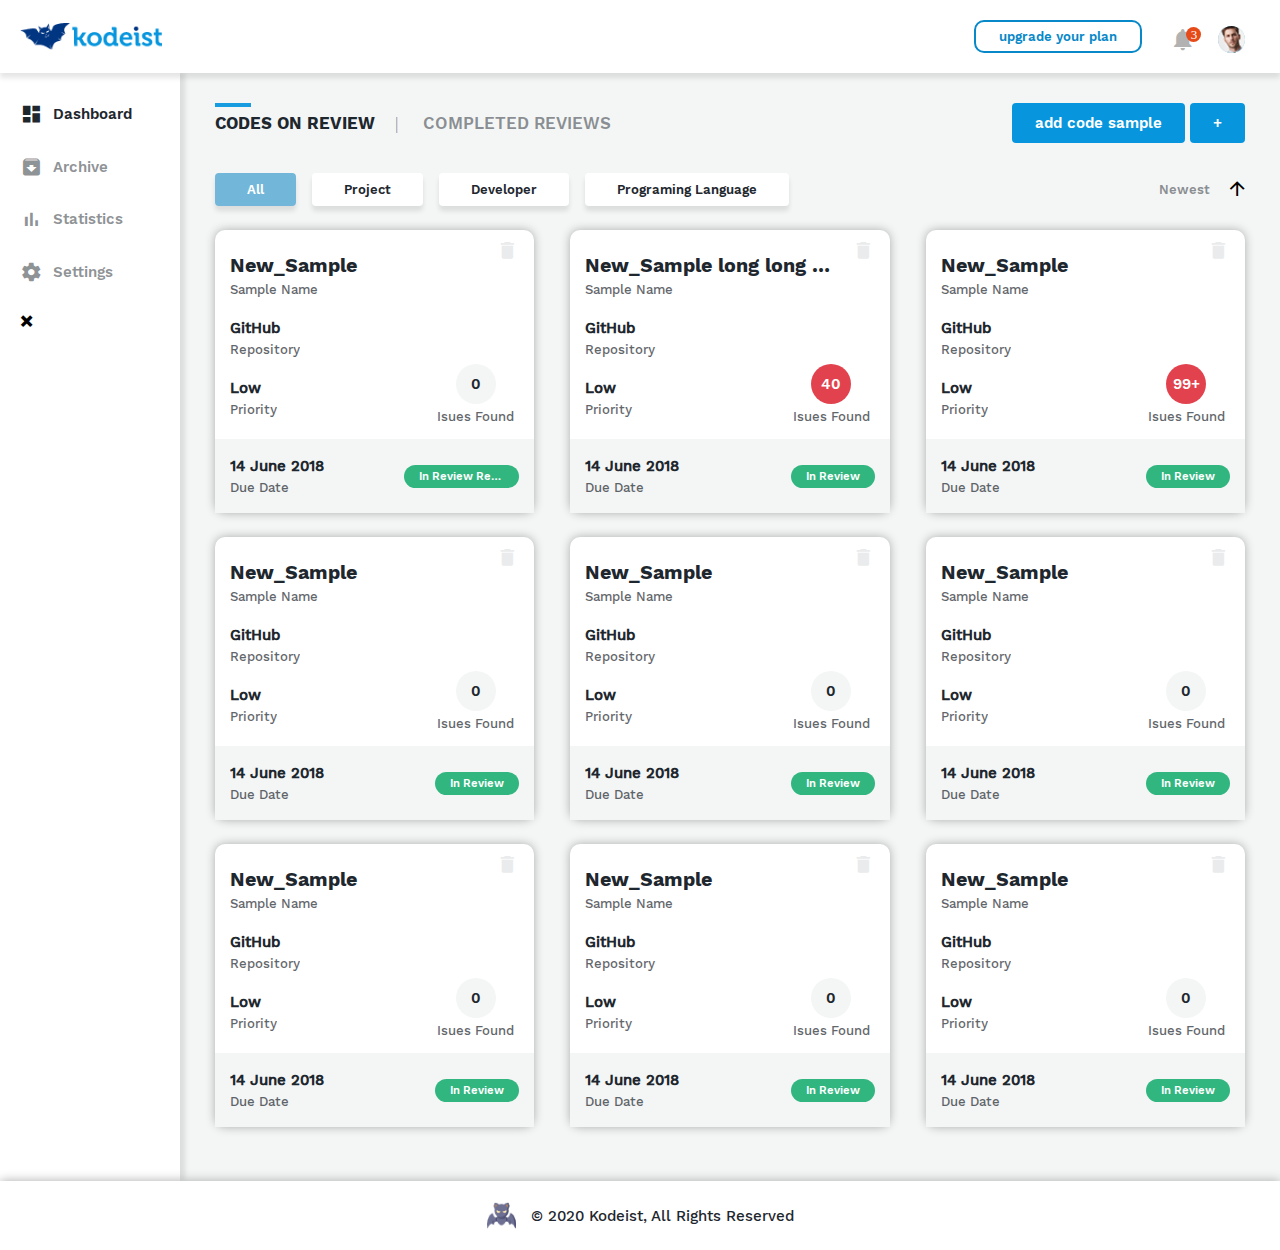
==== commit 14dc0c50: "Task is completed" ====
--- a/index.html
+++ b/index.html
@@ -6,8 +6,8 @@
     <meta name="viewport" content="width=device-width, initial-scale=1.0">
     <meta http-equiv="X-UA-Compatible" content="ie=edge">
     <title>Kodeist</title>
+    <link rel="icon" href="./assets/img/bat.png">
     <link rel="stylesheet" type="text/css" href="./styles/main.css" />
-    <link rel="icon" href="./assets/img/bat.png">
     <script async defer src="./assets/js/index.js"></script>
 </head>
 
@@ -72,7 +72,7 @@
                         </a>
                     </li>
                 </ul>
-                <button onclick="onNavBtn()" class="close-btn btn-clear">
+                <button onclick="onNavBtn()" class="nav-close-btn btn-clear">
                     <i class="icon-close"></i>
                 </button>
             </nav>
@@ -88,8 +88,10 @@
                         <a href="#">completed reviews</a>
                     </li>
                 </ul>
-                <button class="tab-btn-text btn-primary">add code sample</button>
-                <button class="tab-btn-symbol btn-primary">+</button>
+                <div>
+                    <button class="tab-btn btn-primary">add code sample</button>
+                    <button class="tab-btn-hidden btn-primary">+</button>
+                </div>
             </div>
             <div class="db-filter">
                 <ul class="db-filter-list">
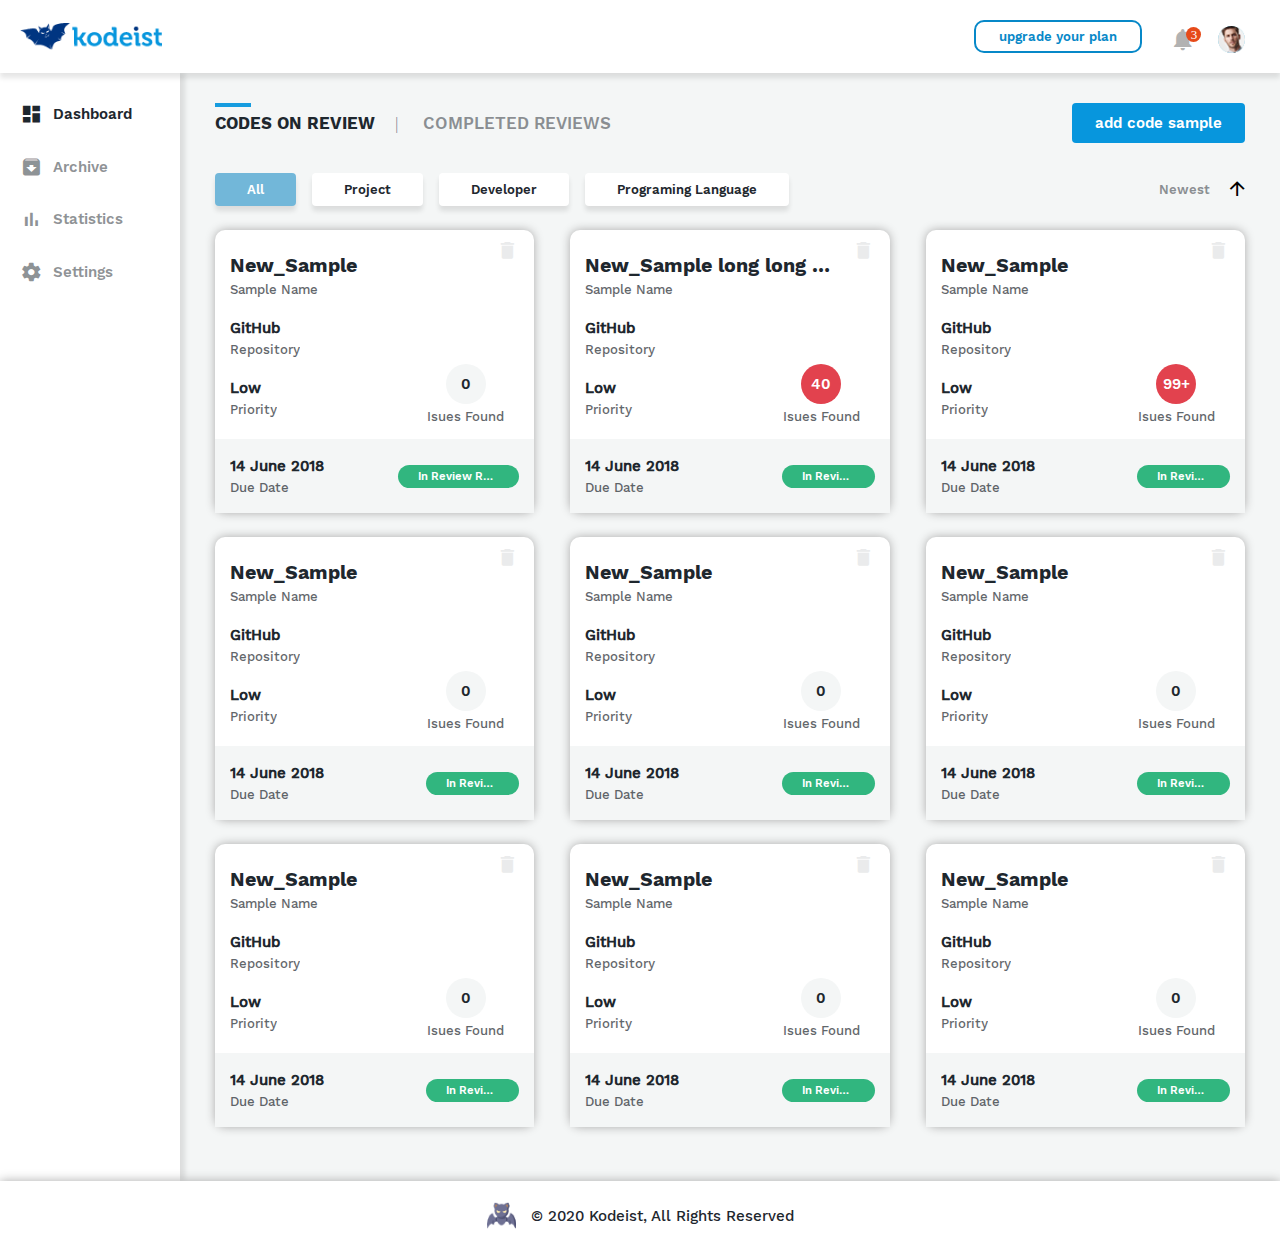
==== commit e48ffee6: "Task is completed" ====
--- a/index.html
+++ b/index.html
@@ -444,7 +444,7 @@
     <!----------------------------- Footer ----------------------------->
     <footer class="container sect-cont-wrap">
         <div class="ftr-content-wrap alg-center">
-            <img src="./assets/img/bat.png" alt="bat" class="ftr-bat"/>
+            <img src="./assets/img/bat.png" alt="bat" class="ftr-img"/>
             <span>© 2020 kodeist, all rights reserved</span>
         </div>
     </footer>
--- a/styles/main.css
+++ b/styles/main.css
@@ -200,8 +200,8 @@
 
 .nav-btn {
   display: none;
+  font-size: 1.5em;
   color: #0788C8;
-  font-size: 1.4em;
 }
 
 main {
@@ -224,10 +224,6 @@
   padding-left: 35px;
 }
 
-.close-btn {
-  display: none;
-}
-
 .nav-list {
   font-size: 1em;
   text-transform: capitalize;
@@ -248,10 +244,15 @@
   padding-right: 20px;
 }
 
+.nav-close-btn {
+  display: none;
+}
+
 .db-tab {
   display: flex;
   justify-content: space-between;
   align-items: center;
+  position: relative;
 }
 
 .db-rev-list {
@@ -285,6 +286,10 @@
   width: 38px;
   height: 4px;
   background-color: #169CDF;
+}
+
+.tab-btn-hidden {
+  display: none;
 }
 
 .db-filter {
@@ -467,7 +472,7 @@
   justify-content: center;
 }
 
-.ftr-bat {
+.ftr-img {
   margin-right: 15px;
   max-width: 32px;
   max-height: 32px;
@@ -2453,10 +2458,6 @@
     padding: 9px 32px;
   }
 
-  .btn-tertiary {
-    padding: 5px 15px;
-  }
-
   .inner-cont {
     padding-left: 35px;
     padding-right: 35px;
@@ -2517,7 +2518,7 @@
   }
 
   .card-issue-link {
-    right: 20px;
+    right: 30px;
     bottom: 15px;
   }
 
@@ -2550,7 +2551,7 @@
     margin-right: 10px;
   }
 
-  .ftr-bat {
+  .ftr-img {
     max-width: 29px;
     max-height: 29px;
   }
@@ -2566,10 +2567,6 @@
 
   .btn-secondary {
     padding: 6px 12px;
-  }
-
-  .btn-tertiary {
-    padding: 4px 14px;
   }
 
   .inner-cont {
@@ -2623,6 +2620,10 @@
     height: 2px;
   }
 
+  .db-filter {
+    align-items: flex-end;
+  }
+
   .db-sort-btn > span > span {
     padding-right: 10px;
   }
@@ -2631,7 +2632,8 @@
   }
 
   .db-card {
-    width: 48%;
+    width: 47%;
+    margin-bottom: 6%;
   }
 
   .card-list {
@@ -2650,24 +2652,50 @@
     padding-left: 25px;
   }
 
-  .ftr-bat {
+  .ftr-img {
     max-width: 26px;
     max-height: 26px;
   }
 }
 @media (max-width: 768px) {
+  .btn-primary {
+    padding: 6px 12px;
+  }
+
+  .btn-default {
+    padding: 8px 12px;
+  }
+
+  .btn-tertiary {
+    padding: 5px 10px;
+  }
+
+  .inner-cont {
+    padding-left: 20px;
+    padding-right: 20px;
+  }
+
+  .hdr.inner-cont {
+    padding-left: 20px;
+    align-items: flex-end;
+  }
+
+  .hdr-list {
+    display: none;
+  }
+
+  .logo {
+    max-width: 120px;
+  }
+
   .nav-btn {
     display: block;
-  }
-
-  .hdr-list {
-    display: none;
   }
 
   aside {
     position: fixed;
     top: 0;
-    left: 0;
+    right: 0;
     z-index: 100;
     transform: translateX(100%);
     max-width: unset;
@@ -2682,77 +2710,37 @@
     padding-left: 0;
   }
   aside > nav .nav-list {
-    display: flex;
-    flex-direction: column;
-    width: 100%;
     margin-top: 40px;
   }
   aside > nav .nav-list > li > a {
-    display: flex;
     justify-content: center;
   }
-  aside .close-btn {
-    display: block;
+
+  .nav-close-btn {
     position: absolute;
     top: 20px;
     right: 20px;
+    display: block;
     font-size: 1.2em;
   }
 
-  .inner-cont {
-    padding-left: 10px;
-    padding-right: 10px;
-  }
-
-  .tab-btn-text {
+  .tab-btn {
     display: none;
   }
 
-  .tab-btn-symbol {
+  .tab-btn-hidden {
     display: block;
-  }
-
-  .btn-primary {
-    padding: 6px 12px;
   }
 
   .db-filter-list > li > button {
     margin-right: 8px;
   }
 
-  .btn-default {
-    padding: 8px 12px;
-  }
-
-  .btn-tertiary {
-    padding: 4px 8px;
-  }
-
   .db-sort-btn > span {
     padding-right: 5px;
   }
-
   .db-sort-btn > i {
     font-size: 1em;
-  }
-
-  .hdr.inner-cont {
-    padding-left: 10px;
-  }
-
-  .card-issue-link {
-    bottom: 10px;
-  }
-
-  .card-issue-count {
-    width: 32px;
-    height: 32px;
-    line-height: 28px;
-    padding: 2px;
-  }
-
-  .card-diff > button {
-    margin-right: 5px;
   }
 
   .card-list {
@@ -2761,70 +2749,139 @@
     padding-left: 20px;
   }
 
-  .db-card {
-    width: 47%;
-  }
-
-  .logo {
-    max-width: 108px;
-    max-height: 22px;
-  }
-
-  .ftr-bat {
+  .card-issue-link {
+    bottom: 10px;
+  }
+
+  .card-issue-count {
+    width: 32px;
+    height: 32px;
+    padding: 2px;
+    line-height: 30px;
+  }
+
+  .card-diff {
+    padding-left: 20px;
+    padding-right: 15px;
+  }
+
+  .ftr-img {
     max-width: 22px;
     max-height: 22px;
   }
 }
 @media (max-width: 480px) {
-  .db-card {
-    width: 100%;
-  }
-
-  .db-filter {
-    align-items: flex-start;
-  }
-
-  .db-filter-list {
-    justify-content: flex-start;
-    flex-wrap: wrap;
-  }
-
-  .db-filter-list > li > button {
-    margin-right: 10px;
-    margin-bottom: 10px;
-  }
-
   .btn-primary {
     padding: 4px 8px;
+  }
+
+  .btn-default {
+    padding: 6px 10px;
+  }
+
+  .sect-cont-wrap {
+    padding-top: 15px;
+    padding-bottom: 15px;
+  }
+
+  .sect-cont {
+    padding-top: 20px;
+    padding-bottom: 20px;
+  }
+
+  .logo {
+    max-width: 110px;
+    max-height: 20px;
+  }
+
+  .db-tab {
+    align-items: flex-end;
   }
 
   .db-rev-list {
     white-space: nowrap;
     font-size: 1em;
   }
-
   .db-rev-list > li {
     padding-right: 5px;
   }
-
   .db-rev-list > li > a::before {
     padding-right: 5px;
   }
 
-  .ftr-bat {
-    margin-right: 5px;
-  }
-
-  .btn-tertiary {
-    padding: 4px 12px;
+  .db-filter {
+    align-items: flex-end;
+    margin-top: 10px;
+  }
+
+  .db-filter-list {
+    justify-content: flex-start;
+    flex-wrap: wrap;
+  }
+  .db-filter-list > li > button {
+    margin-right: 10px;
+    margin-top: 10px;
+  }
+
+  .db-card {
+    width: 100%;
+  }
+
+  .card-list {
+    margin-top: 20px;
+  }
+  .card-list > li {
+    padding-bottom: 10px;
   }
 
   .card-issue-link {
     right: 30px;
   }
 
-  .db-cards {
-    font-size: 14px;
+  .card-diff {
+    padding-top: 10px;
+    padding-bottom: 10px;
+    margin-top: 10px;
+  }
+
+  .btn-del {
+    top: -5px;
+  }
+
+  .ftr-img {
+    margin-right: 10px;
+  }
+}
+@media (max-width: 360px) {
+  .inner-cont {
+    padding-left: 10px;
+    padding-right: 10px;
+  }
+
+  .hdr.inner-cont {
+    padding-left: 10px;
+    padding-right: 15px;
+  }
+
+  .logo {
+    max-width: 95px;
+  }
+
+  .nav-btn {
+    font-size: 1.4em;
+  }
+
+  .db-rev-list {
+    text-transform: capitalize;
+  }
+
+  .ftr-content-wrap {
+    font-size: 0.9em;
+  }
+
+  .ftr-img {
+    max-width: 20px;
+    max-height: 20px;
   }
 }
 @media (max-width: 1280px) {
@@ -2842,10 +2899,5 @@
     font-size: 13px;
   }
 }
-@media (max-width: 360px) {
-  body {
-    font-size: 12px;
-  }
-}
 
 /*# sourceMappingURL=main.css.map */
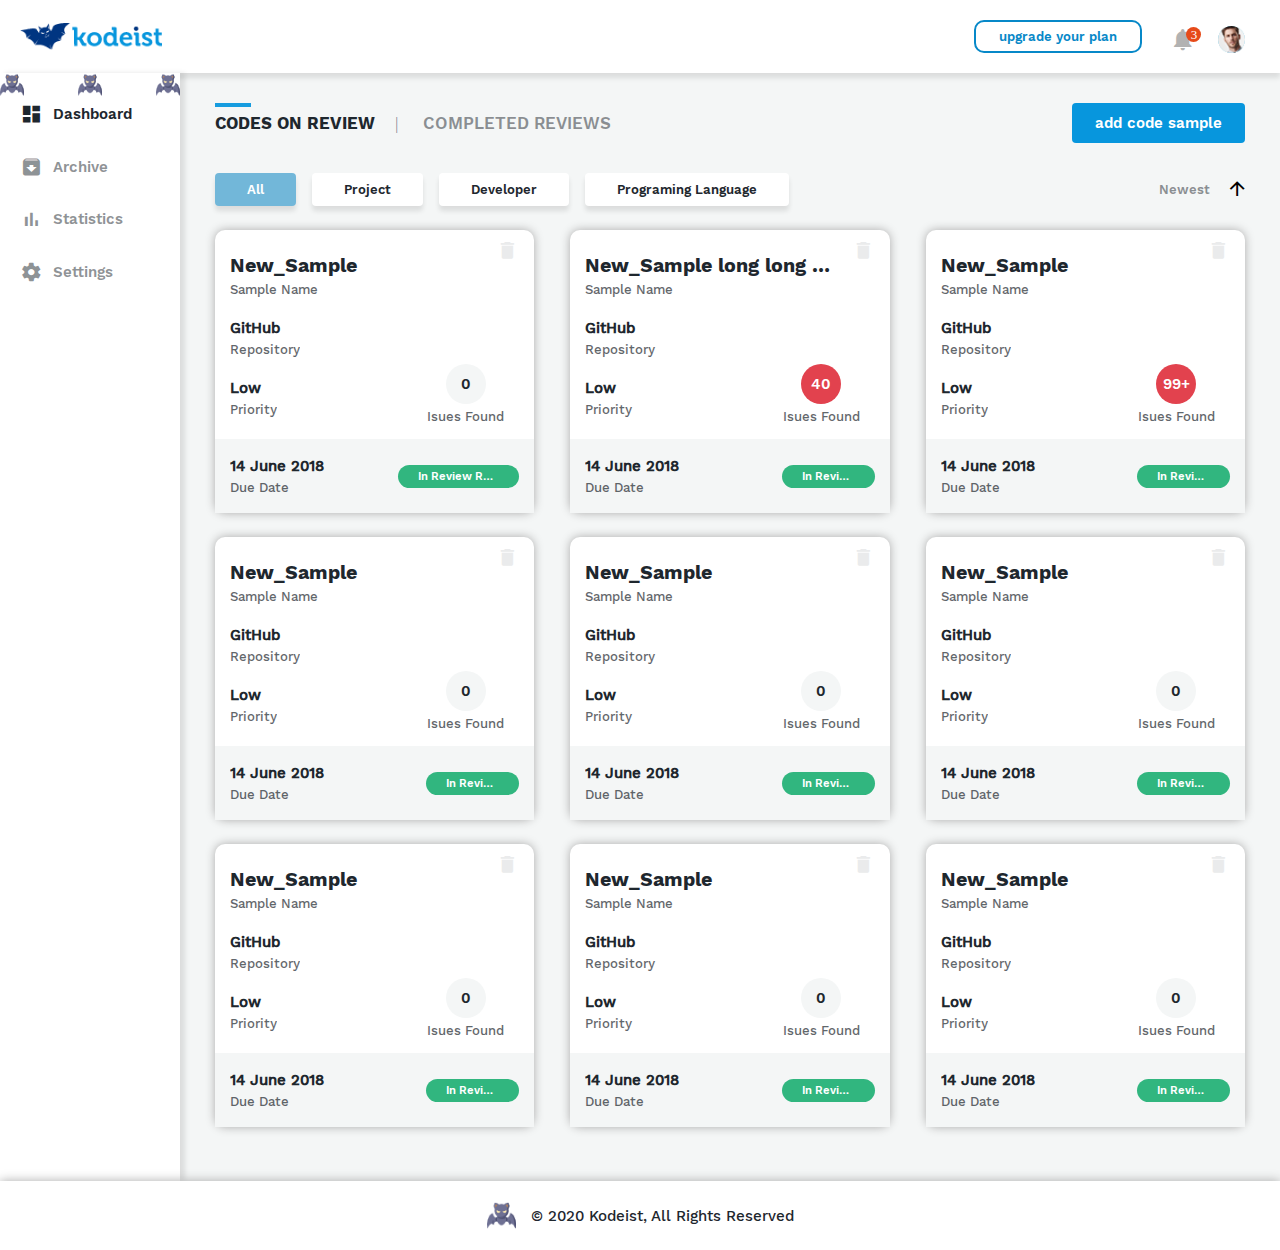
==== commit d6b4a701: "Created new animations" ====
--- a/index.html
+++ b/index.html
@@ -45,6 +45,9 @@
     <main class="main">
         <!----------------------------- Aside-Nav ----------------------------->
         <aside id="aside" class="sect-cont">
+            <img src="./assets/img/bat.png" class="moving-bat left" alt="moving-bat" />
+            <img src="./assets/img/bat.png" class="moving-bat right" alt="moving-bat" />
+            <img src="./assets/img/bat.png" class="moving-bat central" alt="moving-bat" />
             <nav>
                 <ul class="nav-list">
                     <li>
--- a/styles/main.css
+++ b/styles/main.css
@@ -26,6 +26,161 @@
   font-weight: 700;
   src: url("../assets/fonts/work-sans/worksans-bold/Worksans-bold.eot");
   src: url("../assets/fonts/work-sans/worksans-bold/Worksans-bold.eot?#iefix") format("embedded-opentype"), url("../assets/fonts/work-sans/worksans-bold/Worksans-bold.woff") format("woff"), url("../assets/fonts/work-sans/worksans-bold/Worksans-bold.ttf") format("truetype"), url("../assets/fonts/work-sans/worksans-bold/Worksans-bold.svg") format("svg");
+}
+@keyframes bat-rotate {
+  0% {
+    transform: rotate(0deg);
+  }
+  20% {
+    transform: rotate(-45deg);
+  }
+  40% {
+    transform: rotate(45deg);
+  }
+  60% {
+    transform: rotate(-90deg);
+  }
+  80% {
+    transform: rotate(90deg);
+  }
+  100% {
+    transform: rotate(360deg);
+  }
+}
+@keyframes bat-left-move {
+  0% {
+    top: 0;
+    left: 0;
+  }
+  25% {
+    top: 25%;
+    left: 100%;
+    transform: translateX(-100%);
+  }
+  50% {
+    top: 50%;
+    left: 0;
+    transform: translateX(0);
+  }
+  75% {
+    top: 75%;
+    left: 100%;
+    transform: translateX(-100%);
+  }
+  100% {
+    top: calc(100% - 30px);
+    left: 0;
+    transform: translateX(0);
+  }
+}
+@keyframes bat-right-move {
+  0% {
+    top: 0;
+    right: 0;
+  }
+  25% {
+    top: 25%;
+    right: 100%;
+    transform: translateX(100%);
+  }
+  50% {
+    top: 50%;
+    right: 0;
+    transform: translateX(0);
+  }
+  75% {
+    top: 75%;
+    right: 100%;
+    transform: translateX(100%);
+  }
+  100% {
+    top: calc(100% - 30px);
+    right: 0;
+    transform: translateX(0);
+  }
+}
+@keyframes bat-central-move {
+  0% {
+    top: 0;
+  }
+  25% {
+    top: 25%;
+  }
+  50% {
+    top: 50%;
+  }
+  75% {
+    top: 75%;
+  }
+  100% {
+    top: calc(100% - 30px);
+  }
+}
+@keyframes logo-rotate {
+  0% {
+    transform: rotate(0deg);
+  }
+  25% {
+    transform: rotate(5deg);
+  }
+  50% {
+    transform: rotate(-5deg);
+  }
+  100% {
+    transform: rotate(0deg);
+  }
+}
+@keyframes issue-count-rotate {
+  from {
+    transform: rotate(0deg);
+  }
+  to {
+    transform: rotate(-360deg);
+  }
+}
+@keyframes btn-primary-shadow {
+  0% {
+    box-shadow: unset;
+  }
+  50% {
+    box-shadow: 5px 5px 5px blue;
+  }
+  75% {
+    box-shadow: 5px 5px 5px orange;
+  }
+  100% {
+    box-shadow: 5px 10px 10px crimson;
+  }
+}
+@keyframes cards-opacity {
+  from {
+    opacity: 0;
+  }
+  to {
+    opacity: 1;
+  }
+}
+@keyframes cards-opacity {
+  from {
+    opacity: 0;
+  }
+  to {
+    opacity: 1;
+  }
+}
+@keyframes hdr-notification {
+  0% {
+    transform: rotate(15deg);
+  }
+  25% {
+    transform: rotate(0deg);
+  }
+  50% {
+    transform: rotate(-15deg);
+  }
+  100% {
+    transform: rotate(0deg);
+  }
 }
 html, body, div, span, object, iframe,
 h1, h2, h3, h4, h5, h6, p, blockquote, pre,
@@ -97,6 +252,9 @@
   box-sizing: inherit;
 }
 
+a {
+  transition: opacity 0.3s;
+}
 a:hover {
   opacity: 0.7;
 }
@@ -196,6 +354,8 @@
 
 .logo {
   max-width: 160px;
+  animation: 6s infinite forwards;
+  animation-name: logo-rotate;
 }
 
 .nav-btn {
@@ -204,6 +364,11 @@
   color: #0788C8;
 }
 
+.icon-notification {
+  animation: 0.3s infinite alternate forwards;
+  animation-name: hdr-notification;
+}
+
 main {
   background-color: #F4F6F6;
 }
@@ -213,6 +378,7 @@
 }
 
 aside {
+  position: relative;
   max-width: 240px;
   min-width: 240px;
   min-height: 100vh;
@@ -246,6 +412,57 @@
 
 .nav-close-btn {
   display: none;
+}
+
+.moving-bat {
+  max-width: 24px;
+  max-height: 24px;
+  animation: 10s infinite alternate forwards;
+}
+.moving-bat.left {
+  position: absolute;
+  top: 0;
+  left: 0;
+  animation-name: bat-left-move;
+}
+.moving-bat.right {
+  position: absolute;
+  top: 0;
+  right: 0;
+  animation-name: bat-right-move;
+}
+.moving-bat.central {
+  position: absolute;
+  top: 0;
+  left: 50%;
+  transform: translateX(-50%);
+  animation-name: bat-central-move;
+}
+.moving-bat:hover {
+  animation-play-state: paused;
+}
+
+footer {
+  box-shadow: 0px 0px 10px #aaaaaa;
+  background-color: #fff;
+}
+
+.ftr-content-wrap {
+  font-size: 1em;
+  text-transform: capitalize;
+  justify-content: center;
+}
+
+.ftr-img {
+  margin-right: 15px;
+  max-width: 32px;
+  max-height: 32px;
+  animation-name: bat-rotate;
+  animation-duration: 6s;
+  animation-iteration-count: infinite;
+}
+.ftr-img:hover {
+  animation-play-state: paused;
 }
 
 .db-tab {
@@ -332,6 +549,8 @@
   flex-wrap: wrap;
   justify-content: space-between;
   margin-top: 24px;
+  animation: 3s 1 alternate forwards;
+  animation-name: cards-opacity;
 }
 
 .db-card {
@@ -340,6 +559,7 @@
   background-color: #fff;
   box-shadow: 0px 0px 10px #aaaaaa;
   border-radius: 10px;
+  transition: box-shadow 0.3s;
 }
 .db-card:hover {
   box-shadow: 5px 10px 10px #aaaaaa;
@@ -441,6 +661,8 @@
   font-family: "Worksans-semibold", serif;
   background-color: #F4F6F6;
   border-radius: 50%;
+  animation: 10s infinite alternate forwards;
+  animation-name: issue-count-rotate;
 }
 
 .card-issue-text {
@@ -461,23 +683,6 @@
   width: calc(100% - 100px);
 }
 
-footer {
-  box-shadow: 0px 0px 10px #aaaaaa;
-  background-color: #fff;
-}
-
-.ftr-content-wrap {
-  font-size: 1em;
-  text-transform: capitalize;
-  justify-content: center;
-}
-
-.ftr-img {
-  margin-right: 15px;
-  max-width: 32px;
-  max-height: 32px;
-}
-
 @media (min-width: 1440px) {
   .cols-xl-12 {
     flex-wrap: wrap;
@@ -1682,6 +1887,9 @@
   margin-bottom: 10px;
 }
 
+button {
+  transition: 0.3s;
+}
 button:hover {
   cursor: pointer;
   opacity: 0.7;
@@ -1700,6 +1908,8 @@
   background-color: #0796DD;
   border: 0;
   border-radius: 4px;
+  animation: 6s infinite alternate forwards;
+  animation-name: btn-primary-shadow;
 }
 
 .btn-secondary {
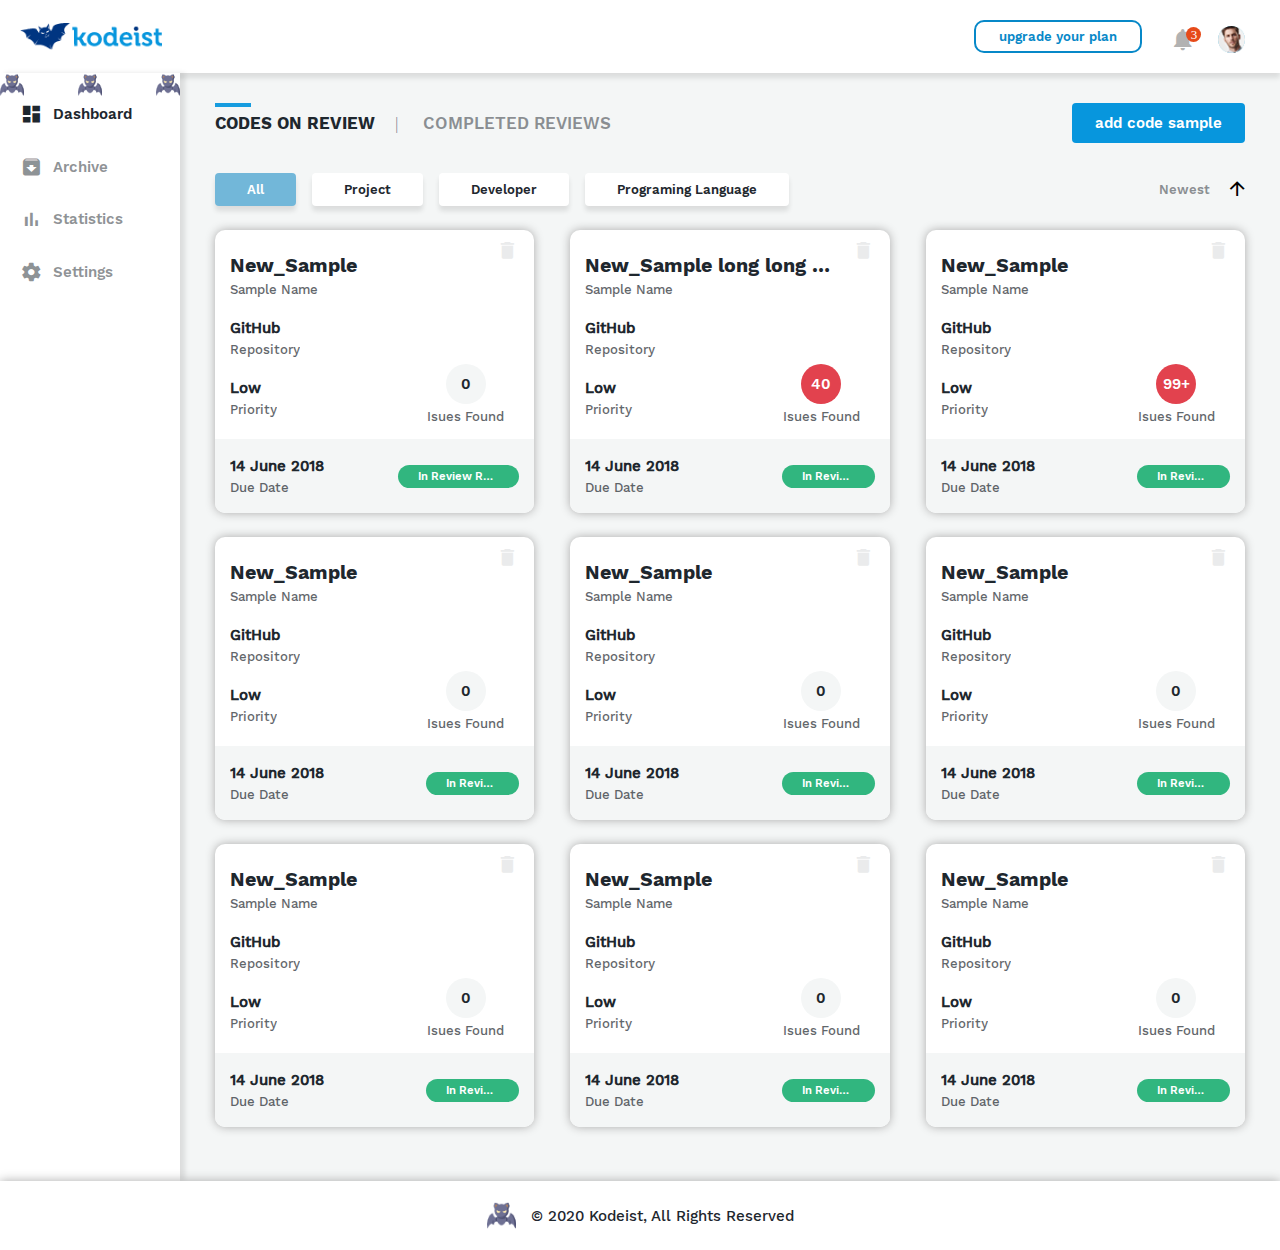
==== commit 3197d67f: "New bug fixes" ====
--- a/index.html
+++ b/index.html
@@ -47,7 +47,9 @@
         <aside id="aside" class="sect-cont">
             <img src="./assets/img/bat.png" class="moving-bat left" alt="moving-bat" />
             <img src="./assets/img/bat.png" class="moving-bat right" alt="moving-bat" />
+          
             <img src="./assets/img/bat.png" class="moving-bat central" alt="moving-bat" />
+           
             <nav>
                 <ul class="nav-list">
                     <li>
--- a/styles/main.css
+++ b/styles/main.css
@@ -116,6 +116,23 @@
     top: calc(100% - 30px);
   }
 }
+@keyframes bat-cont-central-move {
+  0% {
+    top: 0;
+  }
+  25% {
+    top: 25%;
+  }
+  50% {
+    top: 50%;
+  }
+  75% {
+    top: 75%;
+  }
+  100% {
+    top: calc(100% - 30px);
+  }
+}
 @keyframes logo-rotate {
   0% {
     transform: rotate(0deg);
@@ -136,20 +153,6 @@
   }
   to {
     transform: rotate(-360deg);
-  }
-}
-@keyframes btn-primary-shadow {
-  0% {
-    box-shadow: unset;
-  }
-  50% {
-    box-shadow: 5px 5px 5px blue;
-  }
-  75% {
-    box-shadow: 5px 5px 5px orange;
-  }
-  100% {
-    box-shadow: 5px 10px 10px crimson;
   }
 }
 @keyframes cards-opacity {
@@ -442,6 +445,12 @@
   animation-play-state: paused;
 }
 
+.mov-bat-cont {
+  height: 100%;
+  display: block;
+  position: absolute;
+}
+
 footer {
   box-shadow: 0px 0px 10px #aaaaaa;
   background-color: #fff;
@@ -556,6 +565,7 @@
 .db-card {
   width: 23.77%;
   margin-bottom: 24px;
+  overflow: hidden;
   background-color: #fff;
   box-shadow: 0px 0px 10px #aaaaaa;
   border-radius: 10px;
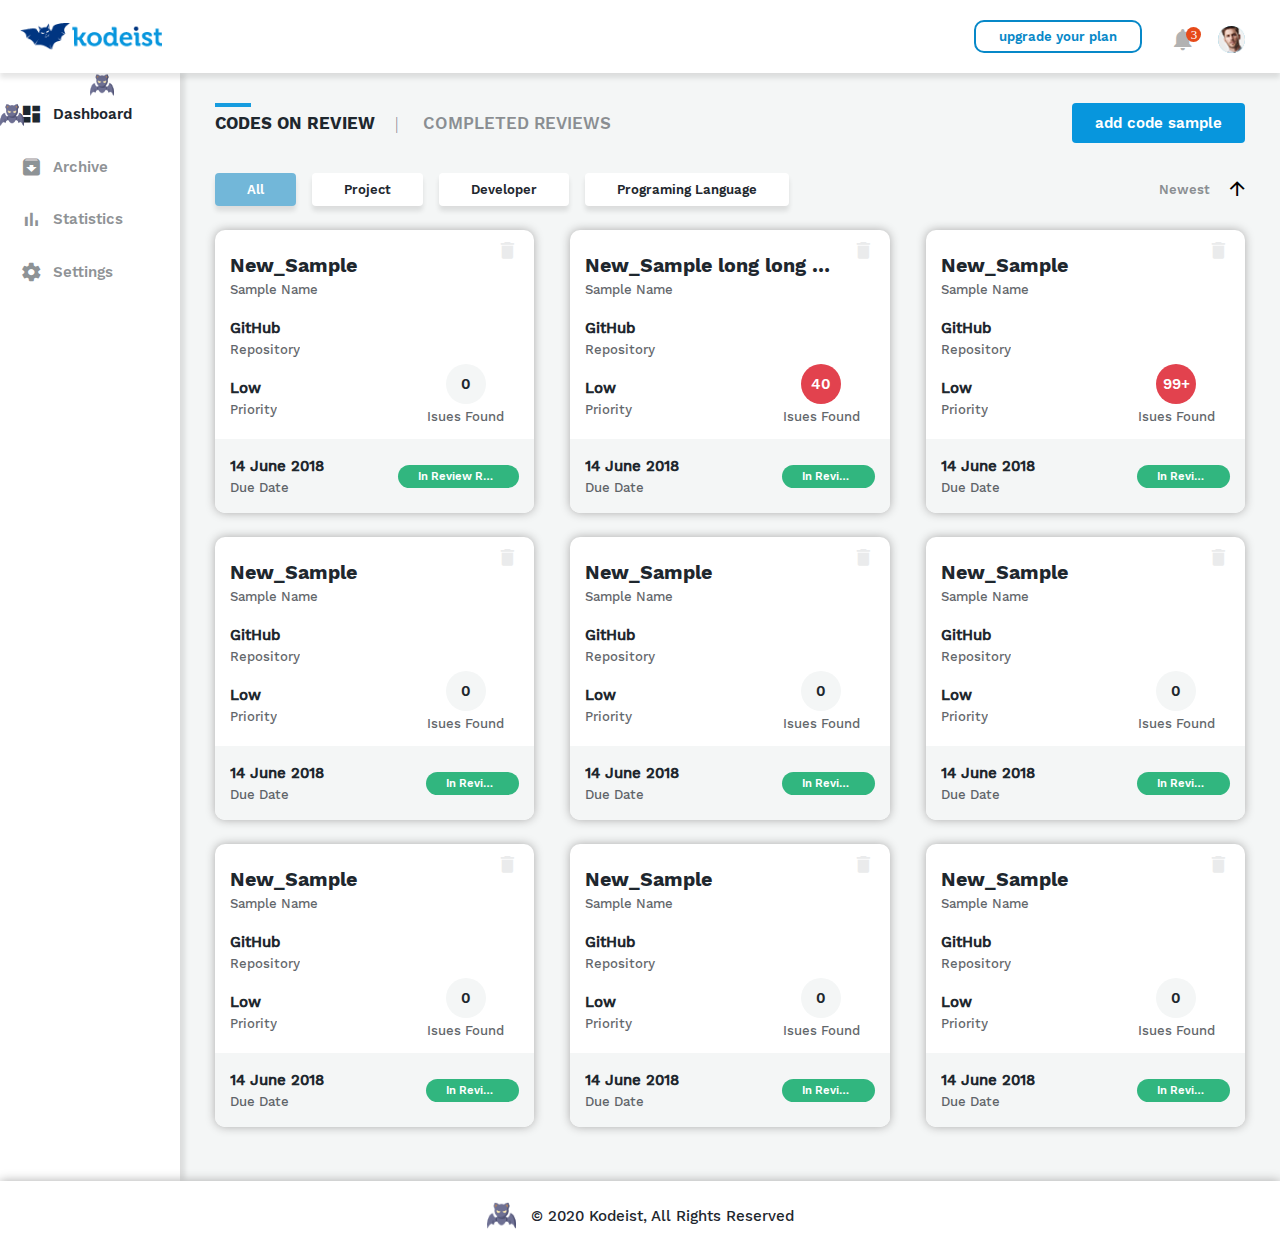
==== commit 631b59d7: "Commit with a smartgit" ====
--- a/index.html
+++ b/index.html
@@ -45,11 +45,16 @@
     <main class="main">
         <!----------------------------- Aside-Nav ----------------------------->
         <aside id="aside" class="sect-cont">
-            <img src="./assets/img/bat.png" class="moving-bat left" alt="moving-bat" />
-            <img src="./assets/img/bat.png" class="moving-bat right" alt="moving-bat" />
-          
-            <img src="./assets/img/bat.png" class="moving-bat central" alt="moving-bat" />
-           
+            <span class="moving-bat left">
+                <img src="./assets/img/bat.png" alt="moving-bat" />
+            </span>
+            <span class="moving-bat right">
+                <img src="./assets/img/bat.png" alt="moving-bat" />
+            </span>
+            <span class="moving-bat central">
+                <img src="./assets/img/bat.png" alt="moving-bat" />
+            </span>
+            
             <nav>
                 <ul class="nav-list">
                     <li>
@@ -453,6 +458,7 @@
             <span>© 2020 kodeist, all rights reserved</span>
         </div>
     </footer>
+
 </body>
 
 </html>--- a/styles/main.css
+++ b/styles/main.css
@@ -47,23 +47,28 @@
     transform: rotate(360deg);
   }
 }
-@keyframes bat-left-move {
+@keyframes bat-central-move {
+  from {
+    transform: translate(-50%, 0);
+  }
+  to {
+    transform: translate(-50%, calc(100% - 30px));
+  }
+}
+@keyframes bat-move-left {
   0% {
     top: 0;
     left: 0;
   }
   25% {
-    top: 25%;
     left: 100%;
     transform: translateX(-100%);
   }
   50% {
-    top: 50%;
     left: 0;
     transform: translateX(0);
   }
   75% {
-    top: 75%;
     left: 100%;
     transform: translateX(-100%);
   }
@@ -73,23 +78,20 @@
     transform: translateX(0);
   }
 }
-@keyframes bat-right-move {
+@keyframes bat-move-right {
   0% {
     top: 0;
     right: 0;
   }
   25% {
-    top: 25%;
     right: 100%;
     transform: translateX(100%);
   }
   50% {
-    top: 50%;
     right: 0;
     transform: translateX(0);
   }
   75% {
-    top: 75%;
     right: 100%;
     transform: translateX(100%);
   }
@@ -99,59 +101,17 @@
     transform: translateX(0);
   }
 }
-@keyframes bat-central-move {
-  0% {
-    top: 0;
-  }
-  25% {
-    top: 25%;
-  }
-  50% {
-    top: 50%;
-  }
-  75% {
-    top: 75%;
-  }
-  100% {
-    top: calc(100% - 30px);
-  }
-}
-@keyframes bat-cont-central-move {
-  0% {
-    top: 0;
-  }
-  25% {
-    top: 25%;
-  }
-  50% {
-    top: 50%;
-  }
-  75% {
-    top: 75%;
-  }
-  100% {
-    top: calc(100% - 30px);
-  }
-}
 @keyframes logo-rotate {
   0% {
     transform: rotate(0deg);
   }
   25% {
-    transform: rotate(5deg);
+    transform: rotate(-60deg);
   }
   50% {
-    transform: rotate(-5deg);
+    transform: rotate(60deg);
   }
   100% {
-    transform: rotate(0deg);
-  }
-}
-@keyframes issue-count-rotate {
-  from {
-    transform: rotate(0deg);
-  }
-  to {
     transform: rotate(-360deg);
   }
 }
@@ -163,23 +123,15 @@
     opacity: 1;
   }
 }
-@keyframes cards-opacity {
-  from {
-    opacity: 0;
-  }
-  to {
-    opacity: 1;
-  }
-}
 @keyframes hdr-notification {
   0% {
-    transform: rotate(15deg);
+    transform: rotate(5deg);
   }
   25% {
     transform: rotate(0deg);
   }
   50% {
-    transform: rotate(-15deg);
+    transform: rotate(-5deg);
   }
   100% {
     transform: rotate(0deg);
@@ -318,6 +270,8 @@
 header {
   box-shadow: 0px 5px 5px rgba(0, 0, 0, 0.1);
   background-color: #fff;
+  position: relative;
+  z-index: 100;
 }
 
 .hdr {
@@ -357,7 +311,7 @@
 
 .logo {
   max-width: 160px;
-  animation: 6s infinite forwards;
+  animation: 10s infinite forwards;
   animation-name: logo-rotate;
 }
 
@@ -370,6 +324,9 @@
 .icon-notification {
   animation: 0.3s infinite alternate forwards;
   animation-name: hdr-notification;
+}
+.icon-notification:hover {
+  animation-play-state: paused;
 }
 
 main {
@@ -385,6 +342,7 @@
   max-width: 240px;
   min-width: 240px;
   min-height: 100vh;
+  overflow: hidden;
   box-shadow: 5px 0px 5px rgba(0, 0, 0, 0.1);
   background-color: #fff;
   transition: transform 0.5s;
@@ -418,27 +376,25 @@
 }
 
 .moving-bat {
+  height: 100%;
+  animation: 10s linear infinite alternate;
+}
+.moving-bat > img {
   max-width: 24px;
   max-height: 24px;
-  animation: 10s infinite alternate forwards;
 }
 .moving-bat.left {
   position: absolute;
-  top: 0;
-  left: 0;
-  animation-name: bat-left-move;
+  animation-name: bat-move-left;
 }
 .moving-bat.right {
   position: absolute;
-  top: 0;
-  right: 0;
-  animation-name: bat-right-move;
+  animation-name: bat-move-right;
 }
 .moving-bat.central {
   position: absolute;
   top: 0;
   left: 50%;
-  transform: translateX(-50%);
   animation-name: bat-central-move;
 }
 .moving-bat:hover {
@@ -446,9 +402,9 @@
 }
 
 .mov-bat-cont {
+  position: absolute;
   height: 100%;
   display: block;
-  position: absolute;
 }
 
 footer {
@@ -558,8 +514,7 @@
   flex-wrap: wrap;
   justify-content: space-between;
   margin-top: 24px;
-  animation: 3s 1 alternate forwards;
-  animation-name: cards-opacity;
+  animation: cards-opacity 3s ease-out;
 }
 
 .db-card {
@@ -671,8 +626,6 @@
   font-family: "Worksans-semibold", serif;
   background-color: #F4F6F6;
   border-radius: 50%;
-  animation: 10s infinite alternate forwards;
-  animation-name: issue-count-rotate;
 }
 
 .card-issue-text {
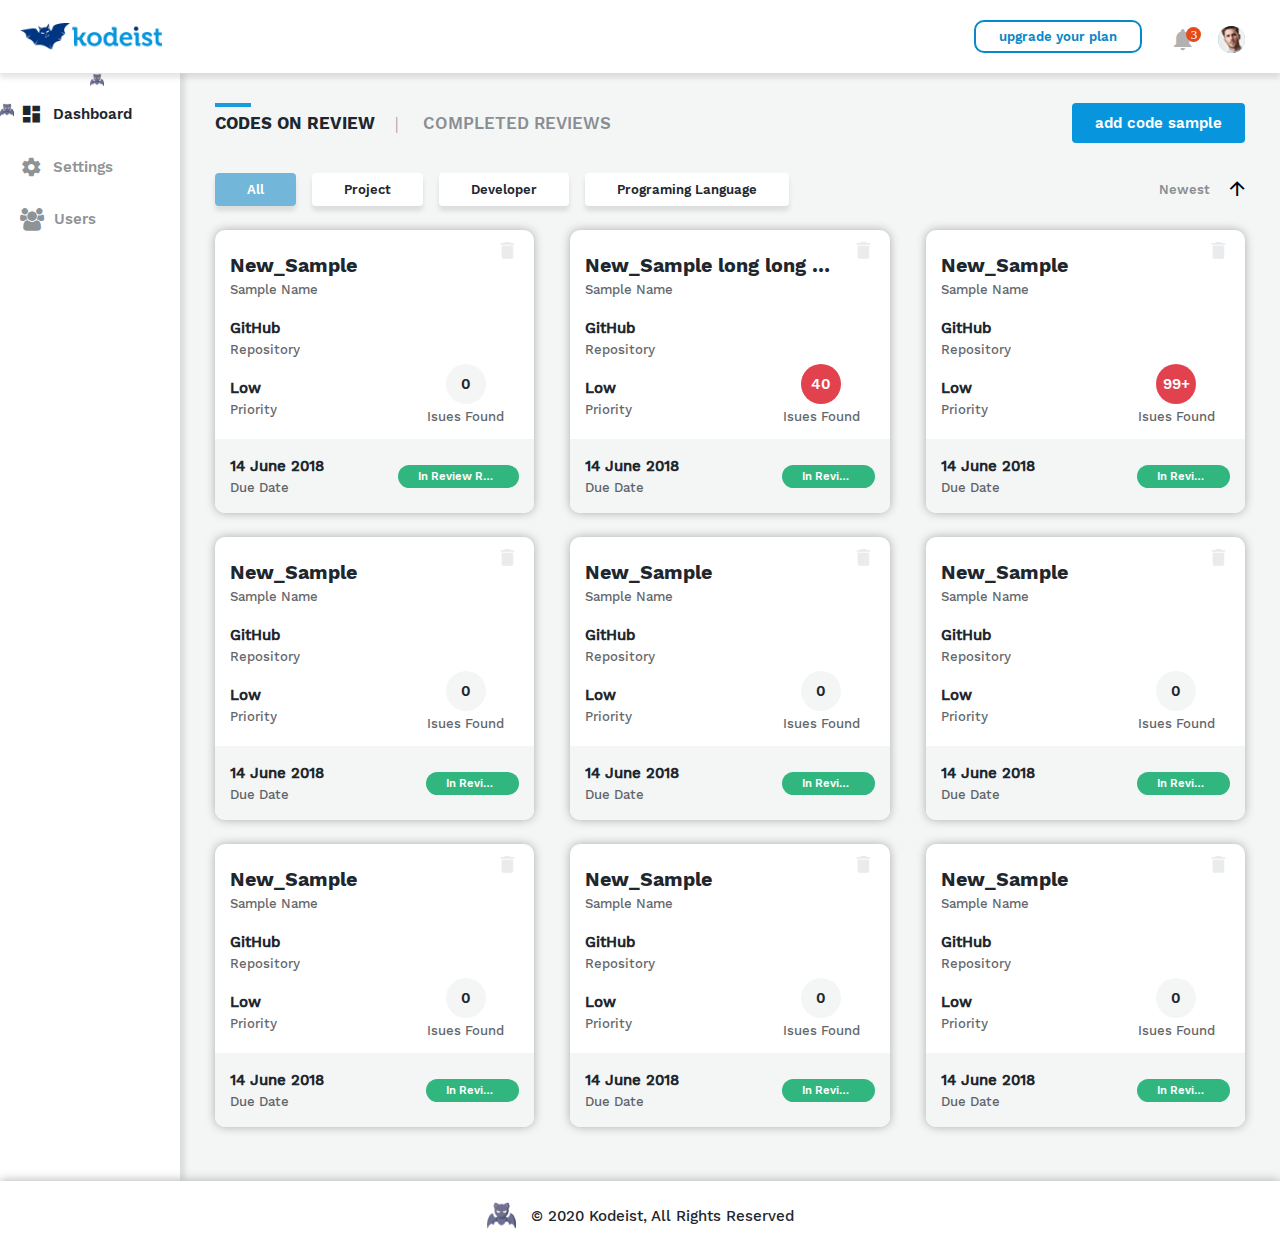
==== commit 0e9b9958: "Removed unnecessary pages" ====
--- a/index.html
+++ b/index.html
@@ -3,7 +3,7 @@
 
 <head>
     <meta charset="UTF-8">
-    <meta name="viewport" content="width=device-width, initial-scale=1.0">
+    <meta name="viewport" content="width=device-width, initial-scale=10">
     <meta http-equiv="X-UA-Compatible" content="ie=edge">
     <title>Kodeist</title>
     <link rel="icon" href="./assets/img/bat.png">
@@ -16,7 +16,7 @@
     <!----------------------------- Header ----------------------------->
     <header class="container sect-cont-wrap">
         <div class="hdr inner-cont">
-            <a href="#">
+            <a href="./index.html">
                 <img src="./assets/img/logo.png" alt="logo" class="logo" />
             </a>
             <ul class="hdr-list">
@@ -54,31 +54,24 @@
             <span class="moving-bat central">
                 <img src="./assets/img/bat.png" alt="moving-bat" />
             </span>
-            
             <nav>
                 <ul class="nav-list">
                     <li>
-                        <a href="#" class="alg-center active">
+                        <a href="./index.html" class="alg-center active">
                             <i class="icon-dashboard"></i>
                             <span>dashboard</span>
                         </a>
                     </li>
                     <li>
-                        <a href="#" class="alg-center">
-                            <i class="icon-archive"></i>
-                            <span>archive</span>
-                        </a>
-                    </li>
-                    <li>
-                        <a href="#" class="alg-center">
-                            <i class="icon-statistics"></i>
-                            <span>statistics</span>
-                        </a>
-                    </li>
-                    <li>
-                        <a href="#" class="alg-center">
+                        <a href="./settings.html" class="alg-center">
                             <i class="icon-settings"></i>
                             <span>settings</span>
+                        </a>
+                    </li>
+                    <li>
+                        <a href="./users.html" class="alg-center">
+                            <i class="icon-users"></i>
+                            <span>users</span>
                         </a>
                     </li>
                 </ul>
@@ -103,22 +96,22 @@
                     <button class="tab-btn-hidden btn-primary">+</button>
                 </div>
             </div>
-            <div class="db-filter">
-                <ul class="db-filter-list">
-                    <li>
-                        <button class="btn-default btn-active">all</button>
-                    </li>
-                    <li>
-                        <button class="btn-default">project</button>
-                    </li>
-                    <li>
-                        <button class="btn-default">developer</button>
-                    </li>
-                    <li>
-                        <button class="btn-default">programing language</button>
+            <div class="filter">
+                <ul class="filter-list">
+                    <li>
+                        <button class="btn-default mw-60 btn-active">all</button>
+                    </li>
+                    <li>
+                        <button class="btn-default mw-60">project</button>
+                    </li>
+                    <li>
+                        <button class="btn-default mw-60">developer</button>
+                    </li>
+                    <li>
+                        <button class="btn-default mw-60">programing language</button>
                     </li>
                 </ul>
-                <button class="db-sort-btn btn-clear alg-center">
+                <button class="sort-btn btn-clear alg-center">
                     <span>newest</span>
                     <i class="icon-arrow-top"></i>
                 </button>
--- a/styles/main.css
+++ b/styles/main.css
@@ -101,28 +101,6 @@
     transform: translateX(0);
   }
 }
-@keyframes logo-rotate {
-  0% {
-    transform: rotate(0deg);
-  }
-  25% {
-    transform: rotate(-60deg);
-  }
-  50% {
-    transform: rotate(60deg);
-  }
-  100% {
-    transform: rotate(-360deg);
-  }
-}
-@keyframes cards-opacity {
-  from {
-    opacity: 0;
-  }
-  to {
-    opacity: 1;
-  }
-}
 @keyframes hdr-notification {
   0% {
     transform: rotate(5deg);
@@ -135,6 +113,14 @@
   }
   100% {
     transform: rotate(0deg);
+  }
+}
+@keyframes user-info-transform {
+  from {
+    transform: translateY(-100%);
+  }
+  to {
+    transform: translateY(0);
   }
 }
 html, body, div, span, object, iframe,
@@ -197,6 +183,7 @@
   color: #1E272E;
   font-size: 16px;
   font-family: "Worksans-medium", serif;
+  overflow: hidden;
   outline: none;
   word-wrap: break-word;
   font-weight: 400;
@@ -208,7 +195,7 @@
 }
 
 a {
-  transition: opacity 0.3s;
+  transition: opacity 0.5s;
 }
 a:hover {
   opacity: 0.7;
@@ -267,6 +254,106 @@
   content: "";
 }
 
+.icon-users:before {
+  content: "";
+}
+
+.mfp-bg {
+  position: fixed;
+  top: 0;
+  left: 0;
+  width: 100%;
+  height: 100%;
+  z-index: 1042;
+  overflow: hidden;
+  background: #0b0b0b;
+  opacity: 0;
+}
+
+.mfp-wrap {
+  position: fixed;
+  top: 0;
+  left: 0;
+  width: 100%;
+  height: 100%;
+  z-index: 1043;
+  outline: none !important;
+}
+
+.mfp-container {
+  position: absolute;
+  top: 0;
+  left: 0;
+  width: 100%;
+  height: 100%;
+  padding: 0 8px;
+  box-sizing: border-box;
+}
+
+.mfp-container:before {
+  content: "";
+  display: inline-block;
+  height: 100%;
+  vertical-align: middle;
+}
+
+.mfp-align-top .mfp-container:before {
+  display: none;
+}
+
+.mfp-content {
+  position: absolute;
+  top: 0;
+  left: 0;
+  margin: 0 auto;
+  z-index: 1045;
+  height: 100%;
+}
+
+.mfp-inline-holder .mfp-content {
+  width: 100%;
+  cursor: auto;
+}
+
+.mfp-preloader,
+.mfp-counter {
+  user-select: none;
+}
+
+.mfp-hide {
+  display: none !important;
+}
+
+.mfp-preloader {
+  position: absolute;
+  top: 50%;
+  right: 8px;
+  left: 8px;
+  color: #CCC;
+  width: auto;
+  text-align: center;
+  margin-top: -0.8em;
+  z-index: 1044;
+}
+.mfp-preloader a {
+  color: #CCC;
+}
+.mfp-preloader a:hover {
+  color: #FFF;
+}
+
+.mfp-s-ready .mfp-preloader {
+  display: none;
+}
+
+.mfp-s-error .mfp-content {
+  display: none;
+}
+
+.mfp-close {
+  display: none !important;
+}
+
 header {
   box-shadow: 0px 5px 5px rgba(0, 0, 0, 0.1);
   background-color: #fff;
@@ -311,8 +398,6 @@
 
 .logo {
   max-width: 160px;
-  animation: 10s infinite forwards;
-  animation-name: logo-rotate;
 }
 
 .nav-btn {
@@ -331,6 +416,9 @@
 
 main {
   background-color: #F4F6F6;
+}
+main > section {
+  min-height: 100vh;
 }
 
 .main {
@@ -356,6 +444,7 @@
   text-transform: capitalize;
   font-family: "Worksans-semibold", serif;
   color: #1E272E;
+  z-index: 100;
 }
 .nav-list > li {
   padding-bottom: 30px;
@@ -380,8 +469,8 @@
   animation: 10s linear infinite alternate;
 }
 .moving-bat > img {
-  max-width: 24px;
-  max-height: 24px;
+  max-width: 14px;
+  max-height: 14px;
 }
 .moving-bat.left {
   position: absolute;
@@ -397,9 +486,6 @@
   left: 50%;
   animation-name: bat-central-move;
 }
-.moving-bat:hover {
-  animation-play-state: paused;
-}
 
 .mov-bat-cont {
   position: absolute;
@@ -422,240 +508,53 @@
   margin-right: 15px;
   max-width: 32px;
   max-height: 32px;
-  animation-name: bat-rotate;
-  animation-duration: 6s;
-  animation-iteration-count: infinite;
+  animation: bat-rotate 6s infinite;
 }
 .ftr-img:hover {
   animation-play-state: paused;
 }
 
-.db-tab {
-  display: flex;
-  justify-content: space-between;
-  align-items: center;
-  position: relative;
-}
-
-.db-rev-list {
-  display: flex;
-  align-items: baseline;
-  text-transform: uppercase;
-  font-size: 1.125em;
-  font-family: "Worksans-semibold", serif;
-  color: #1E272E;
-}
-.db-rev-list > li {
-  padding-right: 25px;
-}
-.db-rev-list > li > a {
-  color: rgba(30, 39, 46, 0.5);
-}
-.db-rev-list > li > a::before {
-  content: "|";
-  padding-right: 25px;
-  font-family: none;
-}
-.db-rev-list > li > a.active {
-  position: relative;
-  font-family: "Worksans-bold", serif;
-  color: #1E272E;
-}
-.db-rev-list > li > a.active::before {
-  content: "";
-  position: absolute;
-  top: -10px;
-  width: 38px;
-  height: 4px;
-  background-color: #169CDF;
-}
-
-.tab-btn-hidden {
-  display: none;
-}
-
-.db-filter {
+.filter {
   display: flex;
   justify-content: space-between;
   align-items: center;
   margin-top: 30px;
 }
 
-.db-filter-list {
+.filter-list {
   display: flex;
   justify-content: space-between;
   align-items: center;
 }
-.db-filter-list > li > button {
+.filter-list > li > button {
   margin-right: 16px;
 }
 
-.tab-btn-symbol {
-  display: none;
-}
-
-.db-sort-btn {
+.sort-btn {
   text-transform: capitalize;
   font-size: 0.875em;
   font-family: "Worksans-semibold", serif;
   color: #1E272E;
 }
-.db-sort-btn > span {
+.sort-btn > span {
   padding-right: 20px;
   color: rgba(30, 39, 46, 0.5);
 }
-.db-sort-btn > i {
+.sort-btn > i {
   font-size: 1.125em;
   color: #000;
 }
 
-.db-cards {
-  display: flex;
-  flex-wrap: wrap;
-  justify-content: space-between;
-  margin-top: 24px;
-  animation: cards-opacity 3s ease-out;
-}
-
-.db-card {
-  width: 23.77%;
-  margin-bottom: 24px;
-  overflow: hidden;
-  background-color: #fff;
-  box-shadow: 0px 0px 10px #aaaaaa;
-  border-radius: 10px;
-  transition: box-shadow 0.3s;
-}
-.db-card:hover {
-  box-shadow: 5px 10px 10px #aaaaaa;
-}
-
-.card-major {
-  display: flex;
-}
-
-.card-head-title {
-  white-space: nowrap;
-  overflow: hidden;
-  text-overflow: ellipsis;
-  font-size: 1.3125em;
-  font-family: "Worksans-bold", serif;
-}
-
-.card-title {
-  white-space: nowrap;
-  overflow: hidden;
-  text-overflow: ellipsis;
-  text-transform: capitalize;
-}
-
-.card-desc {
-  white-space: nowrap;
-  overflow: hidden;
-  text-overflow: ellipsis;
-  display: block;
-  padding-top: 5px;
-  text-transform: capitalize;
-  font-size: 0.875em;
-  font-family: "Worksans-medium", serif;
-  opacity: 0.7;
-}
-
-.card-top {
-  margin-top: 32px;
-  padding-left: 28px;
-  padding-right: 20px;
-}
-
-.card-list-wrapper {
-  display: flex;
-  justify-content: space-between;
-  align-items: flex-end;
-}
-.card-list-wrapper > ul > li {
-  padding-top: 30px;
-}
-
-.card-list {
-  position: relative;
-  margin-top: 32px;
-  padding-left: 28px;
-  padding-right: 15px;
-}
-.card-list > li {
-  padding-bottom: 30px;
-}
-.card-list > li:first-of-type {
-  width: calc(100% - 40px);
-}
-.card-list > li:last-of-type {
-  width: calc(100% - 110px);
-}
-
-.btn-del {
-  position: absolute;
-  top: -15px;
-  right: 15px;
-  height: 24px;
-  font-size: 1.5em;
-  color: #EAEBEC;
-}
-.btn-del:hover {
-  color: #1E272E;
-  opacity: 1;
-}
-
-.card-issue-link {
-  position: absolute;
-  right: 30px;
-  bottom: 20px;
-  display: block;
-  text-align: center;
-}
-.card-issue-link:hover {
-  cursor: pointer;
-}
-
-.card-issue-count {
-  display: inline-block;
-  padding: 5px;
-  width: 48px;
-  height: 48px;
-  line-height: 38px;
-  font-size: 1em;
-  font-family: "Worksans-semibold", serif;
-  background-color: #F4F6F6;
-  border-radius: 50%;
-}
-
-.card-issue-text {
-  padding-top: 15px;
-}
-
-.card-diff {
-  display: flex;
-  justify-content: space-between;
-  align-items: center;
-  padding-top: 20px;
-  padding-right: 20px;
-  padding-bottom: 20px;
-  padding-left: 28px;
-  background-color: #F4F6F6;
-}
-.card-diff > div {
-  width: calc(100% - 100px);
-}
-
 @media (min-width: 1440px) {
   .cols-xl-12 {
     flex-wrap: wrap;
     display: flex;
   }
   .cols-xl-12 > [class^=col]:not(.ml-0), .cols-xl-12 > [class*=" col"]:not(.ml-0) {
-    margin-left: 10px;
+    margin-left: 50px;
   }
   .cols-xl-12 > [class^=col], .cols-xl-12 > [class*=" col"] {
-    width: calc(8.3333333333% - 9.1666666667px);
+    width: calc(8.3333333333% - 45.8333333333px);
   }
   .cols-xl-12 > [class^=col]:nth-child(12n+1), .cols-xl-12 > [class*=" col"]:nth-child(12n+1) {
     margin-left: 0;
@@ -666,10 +565,10 @@
     display: flex;
   }
   .cols-xl-11 > [class^=col]:not(.ml-0), .cols-xl-11 > [class*=" col"]:not(.ml-0) {
-    margin-left: 10px;
+    margin-left: 50px;
   }
   .cols-xl-11 > [class^=col], .cols-xl-11 > [class*=" col"] {
-    width: calc(9.0909090909% - 9.0909090909px);
+    width: calc(9.0909090909% - 45.4545454545px);
   }
   .cols-xl-11 > [class^=col]:nth-child(11n+1), .cols-xl-11 > [class*=" col"]:nth-child(11n+1) {
     margin-left: 0;
@@ -680,10 +579,10 @@
     display: flex;
   }
   .cols-xl-10 > [class^=col]:not(.ml-0), .cols-xl-10 > [class*=" col"]:not(.ml-0) {
-    margin-left: 10px;
+    margin-left: 50px;
   }
   .cols-xl-10 > [class^=col], .cols-xl-10 > [class*=" col"] {
-    width: calc(10% - 9px);
+    width: calc(10% - 45px);
   }
   .cols-xl-10 > [class^=col]:nth-child(10n+1), .cols-xl-10 > [class*=" col"]:nth-child(10n+1) {
     margin-left: 0;
@@ -694,10 +593,10 @@
     display: flex;
   }
   .cols-xl-9 > [class^=col]:not(.ml-0), .cols-xl-9 > [class*=" col"]:not(.ml-0) {
-    margin-left: 10px;
+    margin-left: 50px;
   }
   .cols-xl-9 > [class^=col], .cols-xl-9 > [class*=" col"] {
-    width: calc(11.1111111111% - 8.8888888889px);
+    width: calc(11.1111111111% - 44.4444444444px);
   }
   .cols-xl-9 > [class^=col]:nth-child(9n+1), .cols-xl-9 > [class*=" col"]:nth-child(9n+1) {
     margin-left: 0;
@@ -708,10 +607,10 @@
     display: flex;
   }
   .cols-xl-8 > [class^=col]:not(.ml-0), .cols-xl-8 > [class*=" col"]:not(.ml-0) {
-    margin-left: 10px;
+    margin-left: 50px;
   }
   .cols-xl-8 > [class^=col], .cols-xl-8 > [class*=" col"] {
-    width: calc(12.5% - 8.75px);
+    width: calc(12.5% - 43.75px);
   }
   .cols-xl-8 > [class^=col]:nth-child(8n+1), .cols-xl-8 > [class*=" col"]:nth-child(8n+1) {
     margin-left: 0;
@@ -722,10 +621,10 @@
     display: flex;
   }
   .cols-xl-7 > [class^=col]:not(.ml-0), .cols-xl-7 > [class*=" col"]:not(.ml-0) {
-    margin-left: 10px;
+    margin-left: 50px;
   }
   .cols-xl-7 > [class^=col], .cols-xl-7 > [class*=" col"] {
-    width: calc(14.2857142857% - 8.5714285714px);
+    width: calc(14.2857142857% - 42.8571428571px);
   }
   .cols-xl-7 > [class^=col]:nth-child(7n+1), .cols-xl-7 > [class*=" col"]:nth-child(7n+1) {
     margin-left: 0;
@@ -736,10 +635,10 @@
     display: flex;
   }
   .cols-xl-6 > [class^=col]:not(.ml-0), .cols-xl-6 > [class*=" col"]:not(.ml-0) {
-    margin-left: 10px;
+    margin-left: 50px;
   }
   .cols-xl-6 > [class^=col], .cols-xl-6 > [class*=" col"] {
-    width: calc(16.6666666667% - 8.3333333333px);
+    width: calc(16.6666666667% - 41.6666666667px);
   }
   .cols-xl-6 > [class^=col]:nth-child(6n+1), .cols-xl-6 > [class*=" col"]:nth-child(6n+1) {
     margin-left: 0;
@@ -750,10 +649,10 @@
     display: flex;
   }
   .cols-xl-5 > [class^=col]:not(.ml-0), .cols-xl-5 > [class*=" col"]:not(.ml-0) {
-    margin-left: 10px;
+    margin-left: 50px;
   }
   .cols-xl-5 > [class^=col], .cols-xl-5 > [class*=" col"] {
-    width: calc(20% - 8px);
+    width: calc(20% - 40px);
   }
   .cols-xl-5 > [class^=col]:nth-child(5n+1), .cols-xl-5 > [class*=" col"]:nth-child(5n+1) {
     margin-left: 0;
@@ -764,10 +663,10 @@
     display: flex;
   }
   .cols-xl-4 > [class^=col]:not(.ml-0), .cols-xl-4 > [class*=" col"]:not(.ml-0) {
-    margin-left: 10px;
+    margin-left: 50px;
   }
   .cols-xl-4 > [class^=col], .cols-xl-4 > [class*=" col"] {
-    width: calc(25% - 7.5px);
+    width: calc(25% - 37.5px);
   }
   .cols-xl-4 > [class^=col]:nth-child(4n+1), .cols-xl-4 > [class*=" col"]:nth-child(4n+1) {
     margin-left: 0;
@@ -778,10 +677,10 @@
     display: flex;
   }
   .cols-xl-3 > [class^=col]:not(.ml-0), .cols-xl-3 > [class*=" col"]:not(.ml-0) {
-    margin-left: 10px;
+    margin-left: 50px;
   }
   .cols-xl-3 > [class^=col], .cols-xl-3 > [class*=" col"] {
-    width: calc(33.3333333333% - 6.6666666667px);
+    width: calc(33.3333333333% - 33.3333333333px);
   }
   .cols-xl-3 > [class^=col]:nth-child(3n+1), .cols-xl-3 > [class*=" col"]:nth-child(3n+1) {
     margin-left: 0;
@@ -792,10 +691,10 @@
     display: flex;
   }
   .cols-xl-2 > [class^=col]:not(.ml-0), .cols-xl-2 > [class*=" col"]:not(.ml-0) {
-    margin-left: 10px;
+    margin-left: 50px;
   }
   .cols-xl-2 > [class^=col], .cols-xl-2 > [class*=" col"] {
-    width: calc(50% - 5px);
+    width: calc(50% - 25px);
   }
   .cols-xl-2 > [class^=col]:nth-child(2n+1), .cols-xl-2 > [class*=" col"]:nth-child(2n+1) {
     margin-left: 0;
@@ -807,10 +706,10 @@
     display: flex;
   }
   .cols-lg-12 > [class^=col]:not(.ml-0), .cols-lg-12 > [class*=" col"]:not(.ml-0) {
-    margin-left: 10px;
+    margin-left: 50px;
   }
   .cols-lg-12 > [class^=col], .cols-lg-12 > [class*=" col"] {
-    width: calc(8.3333333333% - 9.1666666667px);
+    width: calc(8.3333333333% - 45.8333333333px);
   }
   .cols-lg-12 > [class^=col]:nth-child(12n+1), .cols-lg-12 > [class*=" col"]:nth-child(12n+1) {
     margin-left: 0;
@@ -821,10 +720,10 @@
     display: flex;
   }
   .cols-lg-11 > [class^=col]:not(.ml-0), .cols-lg-11 > [class*=" col"]:not(.ml-0) {
-    margin-left: 10px;
+    margin-left: 50px;
   }
   .cols-lg-11 > [class^=col], .cols-lg-11 > [class*=" col"] {
-    width: calc(9.0909090909% - 9.0909090909px);
+    width: calc(9.0909090909% - 45.4545454545px);
   }
   .cols-lg-11 > [class^=col]:nth-child(11n+1), .cols-lg-11 > [class*=" col"]:nth-child(11n+1) {
     margin-left: 0;
@@ -835,10 +734,10 @@
     display: flex;
   }
   .cols-lg-10 > [class^=col]:not(.ml-0), .cols-lg-10 > [class*=" col"]:not(.ml-0) {
-    margin-left: 10px;
+    margin-left: 50px;
   }
   .cols-lg-10 > [class^=col], .cols-lg-10 > [class*=" col"] {
-    width: calc(10% - 9px);
+    width: calc(10% - 45px);
   }
   .cols-lg-10 > [class^=col]:nth-child(10n+1), .cols-lg-10 > [class*=" col"]:nth-child(10n+1) {
     margin-left: 0;
@@ -849,10 +748,10 @@
     display: flex;
   }
   .cols-lg-9 > [class^=col]:not(.ml-0), .cols-lg-9 > [class*=" col"]:not(.ml-0) {
-    margin-left: 10px;
+    margin-left: 50px;
   }
   .cols-lg-9 > [class^=col], .cols-lg-9 > [class*=" col"] {
-    width: calc(11.1111111111% - 8.8888888889px);
+    width: calc(11.1111111111% - 44.4444444444px);
   }
   .cols-lg-9 > [class^=col]:nth-child(9n+1), .cols-lg-9 > [class*=" col"]:nth-child(9n+1) {
     margin-left: 0;
@@ -863,10 +762,10 @@
     display: flex;
   }
   .cols-lg-8 > [class^=col]:not(.ml-0), .cols-lg-8 > [class*=" col"]:not(.ml-0) {
-    margin-left: 10px;
+    margin-left: 50px;
   }
   .cols-lg-8 > [class^=col], .cols-lg-8 > [class*=" col"] {
-    width: calc(12.5% - 8.75px);
+    width: calc(12.5% - 43.75px);
   }
   .cols-lg-8 > [class^=col]:nth-child(8n+1), .cols-lg-8 > [class*=" col"]:nth-child(8n+1) {
     margin-left: 0;
@@ -877,10 +776,10 @@
     display: flex;
   }
   .cols-lg-7 > [class^=col]:not(.ml-0), .cols-lg-7 > [class*=" col"]:not(.ml-0) {
-    margin-left: 10px;
+    margin-left: 50px;
   }
   .cols-lg-7 > [class^=col], .cols-lg-7 > [class*=" col"] {
-    width: calc(14.2857142857% - 8.5714285714px);
+    width: calc(14.2857142857% - 42.8571428571px);
   }
   .cols-lg-7 > [class^=col]:nth-child(7n+1), .cols-lg-7 > [class*=" col"]:nth-child(7n+1) {
     margin-left: 0;
@@ -891,10 +790,10 @@
     display: flex;
   }
   .cols-lg-6 > [class^=col]:not(.ml-0), .cols-lg-6 > [class*=" col"]:not(.ml-0) {
-    margin-left: 10px;
+    margin-left: 50px;
   }
   .cols-lg-6 > [class^=col], .cols-lg-6 > [class*=" col"] {
-    width: calc(16.6666666667% - 8.3333333333px);
+    width: calc(16.6666666667% - 41.6666666667px);
   }
   .cols-lg-6 > [class^=col]:nth-child(6n+1), .cols-lg-6 > [class*=" col"]:nth-child(6n+1) {
     margin-left: 0;
@@ -905,10 +804,10 @@
     display: flex;
   }
   .cols-lg-5 > [class^=col]:not(.ml-0), .cols-lg-5 > [class*=" col"]:not(.ml-0) {
-    margin-left: 10px;
+    margin-left: 50px;
   }
   .cols-lg-5 > [class^=col], .cols-lg-5 > [class*=" col"] {
-    width: calc(20% - 8px);
+    width: calc(20% - 40px);
   }
   .cols-lg-5 > [class^=col]:nth-child(5n+1), .cols-lg-5 > [class*=" col"]:nth-child(5n+1) {
     margin-left: 0;
@@ -919,10 +818,10 @@
     display: flex;
   }
   .cols-lg-4 > [class^=col]:not(.ml-0), .cols-lg-4 > [class*=" col"]:not(.ml-0) {
-    margin-left: 10px;
+    margin-left: 50px;
   }
   .cols-lg-4 > [class^=col], .cols-lg-4 > [class*=" col"] {
-    width: calc(25% - 7.5px);
+    width: calc(25% - 37.5px);
   }
   .cols-lg-4 > [class^=col]:nth-child(4n+1), .cols-lg-4 > [class*=" col"]:nth-child(4n+1) {
     margin-left: 0;
@@ -933,10 +832,10 @@
     display: flex;
   }
   .cols-lg-3 > [class^=col]:not(.ml-0), .cols-lg-3 > [class*=" col"]:not(.ml-0) {
-    margin-left: 10px;
+    margin-left: 50px;
   }
   .cols-lg-3 > [class^=col], .cols-lg-3 > [class*=" col"] {
-    width: calc(33.3333333333% - 6.6666666667px);
+    width: calc(33.3333333333% - 33.3333333333px);
   }
   .cols-lg-3 > [class^=col]:nth-child(3n+1), .cols-lg-3 > [class*=" col"]:nth-child(3n+1) {
     margin-left: 0;
@@ -947,10 +846,10 @@
     display: flex;
   }
   .cols-lg-2 > [class^=col]:not(.ml-0), .cols-lg-2 > [class*=" col"]:not(.ml-0) {
-    margin-left: 10px;
+    margin-left: 50px;
   }
   .cols-lg-2 > [class^=col], .cols-lg-2 > [class*=" col"] {
-    width: calc(50% - 5px);
+    width: calc(50% - 25px);
   }
   .cols-lg-2 > [class^=col]:nth-child(2n+1), .cols-lg-2 > [class*=" col"]:nth-child(2n+1) {
     margin-left: 0;
@@ -962,10 +861,10 @@
     display: flex;
   }
   .cols-md-12 > [class^=col]:not(.ml-0), .cols-md-12 > [class*=" col"]:not(.ml-0) {
-    margin-left: 10px;
+    margin-left: 50px;
   }
   .cols-md-12 > [class^=col], .cols-md-12 > [class*=" col"] {
-    width: calc(8.3333333333% - 9.1666666667px);
+    width: calc(8.3333333333% - 45.8333333333px);
   }
   .cols-md-12 > [class^=col]:nth-child(12n+1), .cols-md-12 > [class*=" col"]:nth-child(12n+1) {
     margin-left: 0;
@@ -976,10 +875,10 @@
     display: flex;
   }
   .cols-md-11 > [class^=col]:not(.ml-0), .cols-md-11 > [class*=" col"]:not(.ml-0) {
-    margin-left: 10px;
+    margin-left: 50px;
   }
   .cols-md-11 > [class^=col], .cols-md-11 > [class*=" col"] {
-    width: calc(9.0909090909% - 9.0909090909px);
+    width: calc(9.0909090909% - 45.4545454545px);
   }
   .cols-md-11 > [class^=col]:nth-child(11n+1), .cols-md-11 > [class*=" col"]:nth-child(11n+1) {
     margin-left: 0;
@@ -990,10 +889,10 @@
     display: flex;
   }
   .cols-md-10 > [class^=col]:not(.ml-0), .cols-md-10 > [class*=" col"]:not(.ml-0) {
-    margin-left: 10px;
+    margin-left: 50px;
   }
   .cols-md-10 > [class^=col], .cols-md-10 > [class*=" col"] {
-    width: calc(10% - 9px);
+    width: calc(10% - 45px);
   }
   .cols-md-10 > [class^=col]:nth-child(10n+1), .cols-md-10 > [class*=" col"]:nth-child(10n+1) {
     margin-left: 0;
@@ -1004,10 +903,10 @@
     display: flex;
   }
   .cols-md-9 > [class^=col]:not(.ml-0), .cols-md-9 > [class*=" col"]:not(.ml-0) {
-    margin-left: 10px;
+    margin-left: 50px;
   }
   .cols-md-9 > [class^=col], .cols-md-9 > [class*=" col"] {
-    width: calc(11.1111111111% - 8.8888888889px);
+    width: calc(11.1111111111% - 44.4444444444px);
   }
   .cols-md-9 > [class^=col]:nth-child(9n+1), .cols-md-9 > [class*=" col"]:nth-child(9n+1) {
     margin-left: 0;
@@ -1018,10 +917,10 @@
     display: flex;
   }
   .cols-md-8 > [class^=col]:not(.ml-0), .cols-md-8 > [class*=" col"]:not(.ml-0) {
-    margin-left: 10px;
+    margin-left: 50px;
   }
   .cols-md-8 > [class^=col], .cols-md-8 > [class*=" col"] {
-    width: calc(12.5% - 8.75px);
+    width: calc(12.5% - 43.75px);
   }
   .cols-md-8 > [class^=col]:nth-child(8n+1), .cols-md-8 > [class*=" col"]:nth-child(8n+1) {
     margin-left: 0;
@@ -1032,10 +931,10 @@
     display: flex;
   }
   .cols-md-7 > [class^=col]:not(.ml-0), .cols-md-7 > [class*=" col"]:not(.ml-0) {
-    margin-left: 10px;
+    margin-left: 50px;
   }
   .cols-md-7 > [class^=col], .cols-md-7 > [class*=" col"] {
-    width: calc(14.2857142857% - 8.5714285714px);
+    width: calc(14.2857142857% - 42.8571428571px);
   }
   .cols-md-7 > [class^=col]:nth-child(7n+1), .cols-md-7 > [class*=" col"]:nth-child(7n+1) {
     margin-left: 0;
@@ -1046,10 +945,10 @@
     display: flex;
   }
   .cols-md-6 > [class^=col]:not(.ml-0), .cols-md-6 > [class*=" col"]:not(.ml-0) {
-    margin-left: 10px;
+    margin-left: 50px;
   }
   .cols-md-6 > [class^=col], .cols-md-6 > [class*=" col"] {
-    width: calc(16.6666666667% - 8.3333333333px);
+    width: calc(16.6666666667% - 41.6666666667px);
   }
   .cols-md-6 > [class^=col]:nth-child(6n+1), .cols-md-6 > [class*=" col"]:nth-child(6n+1) {
     margin-left: 0;
@@ -1060,10 +959,10 @@
     display: flex;
   }
   .cols-md-5 > [class^=col]:not(.ml-0), .cols-md-5 > [class*=" col"]:not(.ml-0) {
-    margin-left: 10px;
+    margin-left: 50px;
   }
   .cols-md-5 > [class^=col], .cols-md-5 > [class*=" col"] {
-    width: calc(20% - 8px);
+    width: calc(20% - 40px);
   }
   .cols-md-5 > [class^=col]:nth-child(5n+1), .cols-md-5 > [class*=" col"]:nth-child(5n+1) {
     margin-left: 0;
@@ -1074,10 +973,10 @@
     display: flex;
   }
   .cols-md-4 > [class^=col]:not(.ml-0), .cols-md-4 > [class*=" col"]:not(.ml-0) {
-    margin-left: 10px;
+    margin-left: 50px;
   }
   .cols-md-4 > [class^=col], .cols-md-4 > [class*=" col"] {
-    width: calc(25% - 7.5px);
+    width: calc(25% - 37.5px);
   }
   .cols-md-4 > [class^=col]:nth-child(4n+1), .cols-md-4 > [class*=" col"]:nth-child(4n+1) {
     margin-left: 0;
@@ -1088,10 +987,10 @@
     display: flex;
   }
   .cols-md-3 > [class^=col]:not(.ml-0), .cols-md-3 > [class*=" col"]:not(.ml-0) {
-    margin-left: 10px;
+    margin-left: 50px;
   }
   .cols-md-3 > [class^=col], .cols-md-3 > [class*=" col"] {
-    width: calc(33.3333333333% - 6.6666666667px);
+    width: calc(33.3333333333% - 33.3333333333px);
   }
   .cols-md-3 > [class^=col]:nth-child(3n+1), .cols-md-3 > [class*=" col"]:nth-child(3n+1) {
     margin-left: 0;
@@ -1102,10 +1001,10 @@
     display: flex;
   }
   .cols-md-2 > [class^=col]:not(.ml-0), .cols-md-2 > [class*=" col"]:not(.ml-0) {
-    margin-left: 10px;
+    margin-left: 50px;
   }
   .cols-md-2 > [class^=col], .cols-md-2 > [class*=" col"] {
-    width: calc(50% - 5px);
+    width: calc(50% - 25px);
   }
   .cols-md-2 > [class^=col]:nth-child(2n+1), .cols-md-2 > [class*=" col"]:nth-child(2n+1) {
     margin-left: 0;
@@ -1117,10 +1016,10 @@
     display: flex;
   }
   .cols-sm-12 > [class^=col]:not(.ml-0), .cols-sm-12 > [class*=" col"]:not(.ml-0) {
-    margin-left: 10px;
+    margin-left: 50px;
   }
   .cols-sm-12 > [class^=col], .cols-sm-12 > [class*=" col"] {
-    width: calc(8.3333333333% - 9.1666666667px);
+    width: calc(8.3333333333% - 45.8333333333px);
   }
   .cols-sm-12 > [class^=col]:nth-child(12n+1), .cols-sm-12 > [class*=" col"]:nth-child(12n+1) {
     margin-left: 0;
@@ -1131,10 +1030,10 @@
     display: flex;
   }
   .cols-sm-11 > [class^=col]:not(.ml-0), .cols-sm-11 > [class*=" col"]:not(.ml-0) {
-    margin-left: 10px;
+    margin-left: 50px;
   }
   .cols-sm-11 > [class^=col], .cols-sm-11 > [class*=" col"] {
-    width: calc(9.0909090909% - 9.0909090909px);
+    width: calc(9.0909090909% - 45.4545454545px);
   }
   .cols-sm-11 > [class^=col]:nth-child(11n+1), .cols-sm-11 > [class*=" col"]:nth-child(11n+1) {
     margin-left: 0;
@@ -1145,10 +1044,10 @@
     display: flex;
   }
   .cols-sm-10 > [class^=col]:not(.ml-0), .cols-sm-10 > [class*=" col"]:not(.ml-0) {
-    margin-left: 10px;
+    margin-left: 50px;
   }
   .cols-sm-10 > [class^=col], .cols-sm-10 > [class*=" col"] {
-    width: calc(10% - 9px);
+    width: calc(10% - 45px);
   }
   .cols-sm-10 > [class^=col]:nth-child(10n+1), .cols-sm-10 > [class*=" col"]:nth-child(10n+1) {
     margin-left: 0;
@@ -1159,10 +1058,10 @@
     display: flex;
   }
   .cols-sm-9 > [class^=col]:not(.ml-0), .cols-sm-9 > [class*=" col"]:not(.ml-0) {
-    margin-left: 10px;
+    margin-left: 50px;
   }
   .cols-sm-9 > [class^=col], .cols-sm-9 > [class*=" col"] {
-    width: calc(11.1111111111% - 8.8888888889px);
+    width: calc(11.1111111111% - 44.4444444444px);
   }
   .cols-sm-9 > [class^=col]:nth-child(9n+1), .cols-sm-9 > [class*=" col"]:nth-child(9n+1) {
     margin-left: 0;
@@ -1173,10 +1072,10 @@
     display: flex;
   }
   .cols-sm-8 > [class^=col]:not(.ml-0), .cols-sm-8 > [class*=" col"]:not(.ml-0) {
-    margin-left: 10px;
+    margin-left: 50px;
   }
   .cols-sm-8 > [class^=col], .cols-sm-8 > [class*=" col"] {
-    width: calc(12.5% - 8.75px);
+    width: calc(12.5% - 43.75px);
   }
   .cols-sm-8 > [class^=col]:nth-child(8n+1), .cols-sm-8 > [class*=" col"]:nth-child(8n+1) {
     margin-left: 0;
@@ -1187,10 +1086,10 @@
     display: flex;
   }
   .cols-sm-7 > [class^=col]:not(.ml-0), .cols-sm-7 > [class*=" col"]:not(.ml-0) {
-    margin-left: 10px;
+    margin-left: 50px;
   }
   .cols-sm-7 > [class^=col], .cols-sm-7 > [class*=" col"] {
-    width: calc(14.2857142857% - 8.5714285714px);
+    width: calc(14.2857142857% - 42.8571428571px);
   }
   .cols-sm-7 > [class^=col]:nth-child(7n+1), .cols-sm-7 > [class*=" col"]:nth-child(7n+1) {
     margin-left: 0;
@@ -1201,10 +1100,10 @@
     display: flex;
   }
   .cols-sm-6 > [class^=col]:not(.ml-0), .cols-sm-6 > [class*=" col"]:not(.ml-0) {
-    margin-left: 10px;
+    margin-left: 50px;
   }
   .cols-sm-6 > [class^=col], .cols-sm-6 > [class*=" col"] {
-    width: calc(16.6666666667% - 8.3333333333px);
+    width: calc(16.6666666667% - 41.6666666667px);
   }
   .cols-sm-6 > [class^=col]:nth-child(6n+1), .cols-sm-6 > [class*=" col"]:nth-child(6n+1) {
     margin-left: 0;
@@ -1215,10 +1114,10 @@
     display: flex;
   }
   .cols-sm-5 > [class^=col]:not(.ml-0), .cols-sm-5 > [class*=" col"]:not(.ml-0) {
-    margin-left: 10px;
+    margin-left: 50px;
   }
   .cols-sm-5 > [class^=col], .cols-sm-5 > [class*=" col"] {
-    width: calc(20% - 8px);
+    width: calc(20% - 40px);
   }
   .cols-sm-5 > [class^=col]:nth-child(5n+1), .cols-sm-5 > [class*=" col"]:nth-child(5n+1) {
     margin-left: 0;
@@ -1229,10 +1128,10 @@
     display: flex;
   }
   .cols-sm-4 > [class^=col]:not(.ml-0), .cols-sm-4 > [class*=" col"]:not(.ml-0) {
-    margin-left: 10px;
+    margin-left: 50px;
   }
   .cols-sm-4 > [class^=col], .cols-sm-4 > [class*=" col"] {
-    width: calc(25% - 7.5px);
+    width: calc(25% - 37.5px);
   }
   .cols-sm-4 > [class^=col]:nth-child(4n+1), .cols-sm-4 > [class*=" col"]:nth-child(4n+1) {
     margin-left: 0;
@@ -1243,10 +1142,10 @@
     display: flex;
   }
   .cols-sm-3 > [class^=col]:not(.ml-0), .cols-sm-3 > [class*=" col"]:not(.ml-0) {
-    margin-left: 10px;
+    margin-left: 50px;
   }
   .cols-sm-3 > [class^=col], .cols-sm-3 > [class*=" col"] {
-    width: calc(33.3333333333% - 6.6666666667px);
+    width: calc(33.3333333333% - 33.3333333333px);
   }
   .cols-sm-3 > [class^=col]:nth-child(3n+1), .cols-sm-3 > [class*=" col"]:nth-child(3n+1) {
     margin-left: 0;
@@ -1257,10 +1156,10 @@
     display: flex;
   }
   .cols-sm-2 > [class^=col]:not(.ml-0), .cols-sm-2 > [class*=" col"]:not(.ml-0) {
-    margin-left: 10px;
+    margin-left: 50px;
   }
   .cols-sm-2 > [class^=col], .cols-sm-2 > [class*=" col"] {
-    width: calc(50% - 5px);
+    width: calc(50% - 25px);
   }
   .cols-sm-2 > [class^=col]:nth-child(2n+1), .cols-sm-2 > [class*=" col"]:nth-child(2n+1) {
     margin-left: 0;
@@ -1272,10 +1171,10 @@
     display: flex;
   }
   .cols-xs-12 > [class^=col]:not(.ml-0), .cols-xs-12 > [class*=" col"]:not(.ml-0) {
-    margin-left: 10px;
+    margin-left: 50px;
   }
   .cols-xs-12 > [class^=col], .cols-xs-12 > [class*=" col"] {
-    width: calc(8.3333333333% - 9.1666666667px);
+    width: calc(8.3333333333% - 45.8333333333px);
   }
   .cols-xs-12 > [class^=col]:nth-child(12n+1), .cols-xs-12 > [class*=" col"]:nth-child(12n+1) {
     margin-left: 0;
@@ -1286,10 +1185,10 @@
     display: flex;
   }
   .cols-xs-11 > [class^=col]:not(.ml-0), .cols-xs-11 > [class*=" col"]:not(.ml-0) {
-    margin-left: 10px;
+    margin-left: 50px;
   }
   .cols-xs-11 > [class^=col], .cols-xs-11 > [class*=" col"] {
-    width: calc(9.0909090909% - 9.0909090909px);
+    width: calc(9.0909090909% - 45.4545454545px);
   }
   .cols-xs-11 > [class^=col]:nth-child(11n+1), .cols-xs-11 > [class*=" col"]:nth-child(11n+1) {
     margin-left: 0;
@@ -1300,10 +1199,10 @@
     display: flex;
   }
   .cols-xs-10 > [class^=col]:not(.ml-0), .cols-xs-10 > [class*=" col"]:not(.ml-0) {
-    margin-left: 10px;
+    margin-left: 50px;
   }
   .cols-xs-10 > [class^=col], .cols-xs-10 > [class*=" col"] {
-    width: calc(10% - 9px);
+    width: calc(10% - 45px);
   }
   .cols-xs-10 > [class^=col]:nth-child(10n+1), .cols-xs-10 > [class*=" col"]:nth-child(10n+1) {
     margin-left: 0;
@@ -1314,10 +1213,10 @@
     display: flex;
   }
   .cols-xs-9 > [class^=col]:not(.ml-0), .cols-xs-9 > [class*=" col"]:not(.ml-0) {
-    margin-left: 10px;
+    margin-left: 50px;
   }
   .cols-xs-9 > [class^=col], .cols-xs-9 > [class*=" col"] {
-    width: calc(11.1111111111% - 8.8888888889px);
+    width: calc(11.1111111111% - 44.4444444444px);
   }
   .cols-xs-9 > [class^=col]:nth-child(9n+1), .cols-xs-9 > [class*=" col"]:nth-child(9n+1) {
     margin-left: 0;
@@ -1328,10 +1227,10 @@
     display: flex;
   }
   .cols-xs-8 > [class^=col]:not(.ml-0), .cols-xs-8 > [class*=" col"]:not(.ml-0) {
-    margin-left: 10px;
+    margin-left: 50px;
   }
   .cols-xs-8 > [class^=col], .cols-xs-8 > [class*=" col"] {
-    width: calc(12.5% - 8.75px);
+    width: calc(12.5% - 43.75px);
   }
   .cols-xs-8 > [class^=col]:nth-child(8n+1), .cols-xs-8 > [class*=" col"]:nth-child(8n+1) {
     margin-left: 0;
@@ -1342,10 +1241,10 @@
     display: flex;
   }
   .cols-xs-7 > [class^=col]:not(.ml-0), .cols-xs-7 > [class*=" col"]:not(.ml-0) {
-    margin-left: 10px;
+    margin-left: 50px;
   }
   .cols-xs-7 > [class^=col], .cols-xs-7 > [class*=" col"] {
-    width: calc(14.2857142857% - 8.5714285714px);
+    width: calc(14.2857142857% - 42.8571428571px);
   }
   .cols-xs-7 > [class^=col]:nth-child(7n+1), .cols-xs-7 > [class*=" col"]:nth-child(7n+1) {
     margin-left: 0;
@@ -1356,10 +1255,10 @@
     display: flex;
   }
   .cols-xs-6 > [class^=col]:not(.ml-0), .cols-xs-6 > [class*=" col"]:not(.ml-0) {
-    margin-left: 10px;
+    margin-left: 50px;
   }
   .cols-xs-6 > [class^=col], .cols-xs-6 > [class*=" col"] {
-    width: calc(16.6666666667% - 8.3333333333px);
+    width: calc(16.6666666667% - 41.6666666667px);
   }
   .cols-xs-6 > [class^=col]:nth-child(6n+1), .cols-xs-6 > [class*=" col"]:nth-child(6n+1) {
     margin-left: 0;
@@ -1370,10 +1269,10 @@
     display: flex;
   }
   .cols-xs-5 > [class^=col]:not(.ml-0), .cols-xs-5 > [class*=" col"]:not(.ml-0) {
-    margin-left: 10px;
+    margin-left: 50px;
   }
   .cols-xs-5 > [class^=col], .cols-xs-5 > [class*=" col"] {
-    width: calc(20% - 8px);
+    width: calc(20% - 40px);
   }
   .cols-xs-5 > [class^=col]:nth-child(5n+1), .cols-xs-5 > [class*=" col"]:nth-child(5n+1) {
     margin-left: 0;
@@ -1384,10 +1283,10 @@
     display: flex;
   }
   .cols-xs-4 > [class^=col]:not(.ml-0), .cols-xs-4 > [class*=" col"]:not(.ml-0) {
-    margin-left: 10px;
+    margin-left: 50px;
   }
   .cols-xs-4 > [class^=col], .cols-xs-4 > [class*=" col"] {
-    width: calc(25% - 7.5px);
+    width: calc(25% - 37.5px);
   }
   .cols-xs-4 > [class^=col]:nth-child(4n+1), .cols-xs-4 > [class*=" col"]:nth-child(4n+1) {
     margin-left: 0;
@@ -1398,10 +1297,10 @@
     display: flex;
   }
   .cols-xs-3 > [class^=col]:not(.ml-0), .cols-xs-3 > [class*=" col"]:not(.ml-0) {
-    margin-left: 10px;
+    margin-left: 50px;
   }
   .cols-xs-3 > [class^=col], .cols-xs-3 > [class*=" col"] {
-    width: calc(33.3333333333% - 6.6666666667px);
+    width: calc(33.3333333333% - 33.3333333333px);
   }
   .cols-xs-3 > [class^=col]:nth-child(3n+1), .cols-xs-3 > [class*=" col"]:nth-child(3n+1) {
     margin-left: 0;
@@ -1412,10 +1311,10 @@
     display: flex;
   }
   .cols-xs-2 > [class^=col]:not(.ml-0), .cols-xs-2 > [class*=" col"]:not(.ml-0) {
-    margin-left: 10px;
+    margin-left: 50px;
   }
   .cols-xs-2 > [class^=col], .cols-xs-2 > [class*=" col"] {
-    width: calc(50% - 5px);
+    width: calc(50% - 25px);
   }
   .cols-xs-2 > [class^=col]:nth-child(2n+1), .cols-xs-2 > [class*=" col"]:nth-child(2n+1) {
     margin-left: 0;
@@ -1427,10 +1326,10 @@
     display: flex;
   }
   .cols-xxs-12 > [class^=col]:not(.ml-0), .cols-xxs-12 > [class*=" col"]:not(.ml-0) {
-    margin-left: 10px;
+    margin-left: 50px;
   }
   .cols-xxs-12 > [class^=col], .cols-xxs-12 > [class*=" col"] {
-    width: calc(8.3333333333% - 9.1666666667px);
+    width: calc(8.3333333333% - 45.8333333333px);
   }
   .cols-xxs-12 > [class^=col]:nth-child(12n+1), .cols-xxs-12 > [class*=" col"]:nth-child(12n+1) {
     margin-left: 0;
@@ -1441,10 +1340,10 @@
     display: flex;
   }
   .cols-xxs-11 > [class^=col]:not(.ml-0), .cols-xxs-11 > [class*=" col"]:not(.ml-0) {
-    margin-left: 10px;
+    margin-left: 50px;
   }
   .cols-xxs-11 > [class^=col], .cols-xxs-11 > [class*=" col"] {
-    width: calc(9.0909090909% - 9.0909090909px);
+    width: calc(9.0909090909% - 45.4545454545px);
   }
   .cols-xxs-11 > [class^=col]:nth-child(11n+1), .cols-xxs-11 > [class*=" col"]:nth-child(11n+1) {
     margin-left: 0;
@@ -1455,10 +1354,10 @@
     display: flex;
   }
   .cols-xxs-10 > [class^=col]:not(.ml-0), .cols-xxs-10 > [class*=" col"]:not(.ml-0) {
-    margin-left: 10px;
+    margin-left: 50px;
   }
   .cols-xxs-10 > [class^=col], .cols-xxs-10 > [class*=" col"] {
-    width: calc(10% - 9px);
+    width: calc(10% - 45px);
   }
   .cols-xxs-10 > [class^=col]:nth-child(10n+1), .cols-xxs-10 > [class*=" col"]:nth-child(10n+1) {
     margin-left: 0;
@@ -1469,10 +1368,10 @@
     display: flex;
   }
   .cols-xxs-9 > [class^=col]:not(.ml-0), .cols-xxs-9 > [class*=" col"]:not(.ml-0) {
-    margin-left: 10px;
+    margin-left: 50px;
   }
   .cols-xxs-9 > [class^=col], .cols-xxs-9 > [class*=" col"] {
-    width: calc(11.1111111111% - 8.8888888889px);
+    width: calc(11.1111111111% - 44.4444444444px);
   }
   .cols-xxs-9 > [class^=col]:nth-child(9n+1), .cols-xxs-9 > [class*=" col"]:nth-child(9n+1) {
     margin-left: 0;
@@ -1483,10 +1382,10 @@
     display: flex;
   }
   .cols-xxs-8 > [class^=col]:not(.ml-0), .cols-xxs-8 > [class*=" col"]:not(.ml-0) {
-    margin-left: 10px;
+    margin-left: 50px;
   }
   .cols-xxs-8 > [class^=col], .cols-xxs-8 > [class*=" col"] {
-    width: calc(12.5% - 8.75px);
+    width: calc(12.5% - 43.75px);
   }
   .cols-xxs-8 > [class^=col]:nth-child(8n+1), .cols-xxs-8 > [class*=" col"]:nth-child(8n+1) {
     margin-left: 0;
@@ -1497,10 +1396,10 @@
     display: flex;
   }
   .cols-xxs-7 > [class^=col]:not(.ml-0), .cols-xxs-7 > [class*=" col"]:not(.ml-0) {
-    margin-left: 10px;
+    margin-left: 50px;
   }
   .cols-xxs-7 > [class^=col], .cols-xxs-7 > [class*=" col"] {
-    width: calc(14.2857142857% - 8.5714285714px);
+    width: calc(14.2857142857% - 42.8571428571px);
   }
   .cols-xxs-7 > [class^=col]:nth-child(7n+1), .cols-xxs-7 > [class*=" col"]:nth-child(7n+1) {
     margin-left: 0;
@@ -1511,10 +1410,10 @@
     display: flex;
   }
   .cols-xxs-6 > [class^=col]:not(.ml-0), .cols-xxs-6 > [class*=" col"]:not(.ml-0) {
-    margin-left: 10px;
+    margin-left: 50px;
   }
   .cols-xxs-6 > [class^=col], .cols-xxs-6 > [class*=" col"] {
-    width: calc(16.6666666667% - 8.3333333333px);
+    width: calc(16.6666666667% - 41.6666666667px);
   }
   .cols-xxs-6 > [class^=col]:nth-child(6n+1), .cols-xxs-6 > [class*=" col"]:nth-child(6n+1) {
     margin-left: 0;
@@ -1525,10 +1424,10 @@
     display: flex;
   }
   .cols-xxs-5 > [class^=col]:not(.ml-0), .cols-xxs-5 > [class*=" col"]:not(.ml-0) {
-    margin-left: 10px;
+    margin-left: 50px;
   }
   .cols-xxs-5 > [class^=col], .cols-xxs-5 > [class*=" col"] {
-    width: calc(20% - 8px);
+    width: calc(20% - 40px);
   }
   .cols-xxs-5 > [class^=col]:nth-child(5n+1), .cols-xxs-5 > [class*=" col"]:nth-child(5n+1) {
     margin-left: 0;
@@ -1539,10 +1438,10 @@
     display: flex;
   }
   .cols-xxs-4 > [class^=col]:not(.ml-0), .cols-xxs-4 > [class*=" col"]:not(.ml-0) {
-    margin-left: 10px;
+    margin-left: 50px;
   }
   .cols-xxs-4 > [class^=col], .cols-xxs-4 > [class*=" col"] {
-    width: calc(25% - 7.5px);
+    width: calc(25% - 37.5px);
   }
   .cols-xxs-4 > [class^=col]:nth-child(4n+1), .cols-xxs-4 > [class*=" col"]:nth-child(4n+1) {
     margin-left: 0;
@@ -1553,10 +1452,10 @@
     display: flex;
   }
   .cols-xxs-3 > [class^=col]:not(.ml-0), .cols-xxs-3 > [class*=" col"]:not(.ml-0) {
-    margin-left: 10px;
+    margin-left: 50px;
   }
   .cols-xxs-3 > [class^=col], .cols-xxs-3 > [class*=" col"] {
-    width: calc(33.3333333333% - 6.6666666667px);
+    width: calc(33.3333333333% - 33.3333333333px);
   }
   .cols-xxs-3 > [class^=col]:nth-child(3n+1), .cols-xxs-3 > [class*=" col"]:nth-child(3n+1) {
     margin-left: 0;
@@ -1567,58 +1466,212 @@
     display: flex;
   }
   .cols-xxs-2 > [class^=col]:not(.ml-0), .cols-xxs-2 > [class*=" col"]:not(.ml-0) {
-    margin-left: 10px;
+    margin-left: 50px;
   }
   .cols-xxs-2 > [class^=col], .cols-xxs-2 > [class*=" col"] {
-    width: calc(50% - 5px);
+    width: calc(50% - 25px);
   }
   .cols-xxs-2 > [class^=col]:nth-child(2n+1), .cols-xxs-2 > [class*=" col"]:nth-child(2n+1) {
     margin-left: 0;
   }
 }
+.cols-12 {
+  flex-wrap: wrap;
+  display: flex;
+}
+.cols-12 > [class^=col]:not(.ml-0), .cols-12 > [class*=" col"]:not(.ml-0) {
+  margin-left: 50px;
+}
+.cols-12 > [class^=col], .cols-12 > [class*=" col"] {
+  width: calc(8.3333333333% - 45.8333333333px);
+}
+.cols-12 > [class^=col]:nth-child(12n+1), .cols-12 > [class*=" col"]:nth-child(12n+1) {
+  margin-left: 0;
+}
+
+.cols-11 {
+  flex-wrap: wrap;
+  display: flex;
+}
+.cols-11 > [class^=col]:not(.ml-0), .cols-11 > [class*=" col"]:not(.ml-0) {
+  margin-left: 50px;
+}
+.cols-11 > [class^=col], .cols-11 > [class*=" col"] {
+  width: calc(9.0909090909% - 45.4545454545px);
+}
+.cols-11 > [class^=col]:nth-child(11n+1), .cols-11 > [class*=" col"]:nth-child(11n+1) {
+  margin-left: 0;
+}
+
+.cols-10 {
+  flex-wrap: wrap;
+  display: flex;
+}
+.cols-10 > [class^=col]:not(.ml-0), .cols-10 > [class*=" col"]:not(.ml-0) {
+  margin-left: 50px;
+}
+.cols-10 > [class^=col], .cols-10 > [class*=" col"] {
+  width: calc(10% - 45px);
+}
+.cols-10 > [class^=col]:nth-child(10n+1), .cols-10 > [class*=" col"]:nth-child(10n+1) {
+  margin-left: 0;
+}
+
+.cols-9 {
+  flex-wrap: wrap;
+  display: flex;
+}
+.cols-9 > [class^=col]:not(.ml-0), .cols-9 > [class*=" col"]:not(.ml-0) {
+  margin-left: 50px;
+}
+.cols-9 > [class^=col], .cols-9 > [class*=" col"] {
+  width: calc(11.1111111111% - 44.4444444444px);
+}
+.cols-9 > [class^=col]:nth-child(9n+1), .cols-9 > [class*=" col"]:nth-child(9n+1) {
+  margin-left: 0;
+}
+
+.cols-8 {
+  flex-wrap: wrap;
+  display: flex;
+}
+.cols-8 > [class^=col]:not(.ml-0), .cols-8 > [class*=" col"]:not(.ml-0) {
+  margin-left: 50px;
+}
+.cols-8 > [class^=col], .cols-8 > [class*=" col"] {
+  width: calc(12.5% - 43.75px);
+}
+.cols-8 > [class^=col]:nth-child(8n+1), .cols-8 > [class*=" col"]:nth-child(8n+1) {
+  margin-left: 0;
+}
+
+.cols-7 {
+  flex-wrap: wrap;
+  display: flex;
+}
+.cols-7 > [class^=col]:not(.ml-0), .cols-7 > [class*=" col"]:not(.ml-0) {
+  margin-left: 50px;
+}
+.cols-7 > [class^=col], .cols-7 > [class*=" col"] {
+  width: calc(14.2857142857% - 42.8571428571px);
+}
+.cols-7 > [class^=col]:nth-child(7n+1), .cols-7 > [class*=" col"]:nth-child(7n+1) {
+  margin-left: 0;
+}
+
+.cols-6 {
+  flex-wrap: wrap;
+  display: flex;
+}
+.cols-6 > [class^=col]:not(.ml-0), .cols-6 > [class*=" col"]:not(.ml-0) {
+  margin-left: 50px;
+}
+.cols-6 > [class^=col], .cols-6 > [class*=" col"] {
+  width: calc(16.6666666667% - 41.6666666667px);
+}
+.cols-6 > [class^=col]:nth-child(6n+1), .cols-6 > [class*=" col"]:nth-child(6n+1) {
+  margin-left: 0;
+}
+
+.cols-5 {
+  flex-wrap: wrap;
+  display: flex;
+}
+.cols-5 > [class^=col]:not(.ml-0), .cols-5 > [class*=" col"]:not(.ml-0) {
+  margin-left: 50px;
+}
+.cols-5 > [class^=col], .cols-5 > [class*=" col"] {
+  width: calc(20% - 40px);
+}
+.cols-5 > [class^=col]:nth-child(5n+1), .cols-5 > [class*=" col"]:nth-child(5n+1) {
+  margin-left: 0;
+}
+
+.cols-4 {
+  flex-wrap: wrap;
+  display: flex;
+}
+.cols-4 > [class^=col]:not(.ml-0), .cols-4 > [class*=" col"]:not(.ml-0) {
+  margin-left: 50px;
+}
+.cols-4 > [class^=col], .cols-4 > [class*=" col"] {
+  width: calc(25% - 37.5px);
+}
+.cols-4 > [class^=col]:nth-child(4n+1), .cols-4 > [class*=" col"]:nth-child(4n+1) {
+  margin-left: 0;
+}
+
+.cols-3 {
+  flex-wrap: wrap;
+  display: flex;
+}
+.cols-3 > [class^=col]:not(.ml-0), .cols-3 > [class*=" col"]:not(.ml-0) {
+  margin-left: 50px;
+}
+.cols-3 > [class^=col], .cols-3 > [class*=" col"] {
+  width: calc(33.3333333333% - 33.3333333333px);
+}
+.cols-3 > [class^=col]:nth-child(3n+1), .cols-3 > [class*=" col"]:nth-child(3n+1) {
+  margin-left: 0;
+}
+
+.cols-2 {
+  flex-wrap: wrap;
+  display: flex;
+}
+.cols-2 > [class^=col]:not(.ml-0), .cols-2 > [class*=" col"]:not(.ml-0) {
+  margin-left: 50px;
+}
+.cols-2 > [class^=col], .cols-2 > [class*=" col"] {
+  width: calc(50% - 25px);
+}
+.cols-2 > [class^=col]:nth-child(2n+1), .cols-2 > [class*=" col"]:nth-child(2n+1) {
+  margin-left: 0;
+}
+
 @media (min-width: 1440px) {
   [class^=cols-] .col-xl-12, [class*=" cols-"] .col-xl-12 {
     width: calc(100% - 0px);
   }
 
   [class^=cols-] .col-xl-11, [class*=" cols-"] .col-xl-11 {
-    width: calc(91.6666666667% - 0.8333333333px);
+    width: calc(91.6666666667% - 4.1666666667px);
   }
 
   [class^=cols-] .col-xl-10, [class*=" cols-"] .col-xl-10 {
-    width: calc(83.3333333333% - 1.6666666667px);
+    width: calc(83.3333333333% - 8.3333333333px);
   }
 
   [class^=cols-] .col-xl-9, [class*=" cols-"] .col-xl-9 {
-    width: calc(75% - 2.5px);
+    width: calc(75% - 12.5px);
   }
 
   [class^=cols-] .col-xl-8, [class*=" cols-"] .col-xl-8 {
-    width: calc(66.6666666667% - 3.3333333333px);
+    width: calc(66.6666666667% - 16.6666666667px);
   }
 
   [class^=cols-] .col-xl-7, [class*=" cols-"] .col-xl-7 {
-    width: calc(58.3333333333% - 4.1666666667px);
+    width: calc(58.3333333333% - 20.8333333333px);
   }
 
   [class^=cols-] .col-xl-6, [class*=" cols-"] .col-xl-6 {
-    width: calc(50% - 5px);
+    width: calc(50% - 25px);
   }
 
   [class^=cols-] .col-xl-5, [class*=" cols-"] .col-xl-5 {
-    width: calc(41.6666666667% - 5.8333333333px);
+    width: calc(41.6666666667% - 29.1666666667px);
   }
 
   [class^=cols-] .col-xl-4, [class*=" cols-"] .col-xl-4 {
-    width: calc(33.3333333333% - 6.6666666667px);
+    width: calc(33.3333333333% - 33.3333333333px);
   }
 
   [class^=cols-] .col-xl-3, [class*=" cols-"] .col-xl-3 {
-    width: calc(25% - 7.5px);
+    width: calc(25% - 37.5px);
   }
 
   [class^=cols-] .col-xl-2, [class*=" cols-"] .col-xl-2 {
-    width: calc(16.6666666667% - 8.3333333333px);
+    width: calc(16.6666666667% - 41.6666666667px);
   }
 }
 @media (min-width: 1280px) {
@@ -1627,43 +1680,43 @@
   }
 
   [class^=cols-] .col-lg-11, [class*=" cols-"] .col-lg-11 {
-    width: calc(91.6666666667% - 0.8333333333px);
+    width: calc(91.6666666667% - 4.1666666667px);
   }
 
   [class^=cols-] .col-lg-10, [class*=" cols-"] .col-lg-10 {
-    width: calc(83.3333333333% - 1.6666666667px);
+    width: calc(83.3333333333% - 8.3333333333px);
   }
 
   [class^=cols-] .col-lg-9, [class*=" cols-"] .col-lg-9 {
-    width: calc(75% - 2.5px);
+    width: calc(75% - 12.5px);
   }
 
   [class^=cols-] .col-lg-8, [class*=" cols-"] .col-lg-8 {
-    width: calc(66.6666666667% - 3.3333333333px);
+    width: calc(66.6666666667% - 16.6666666667px);
   }
 
   [class^=cols-] .col-lg-7, [class*=" cols-"] .col-lg-7 {
-    width: calc(58.3333333333% - 4.1666666667px);
+    width: calc(58.3333333333% - 20.8333333333px);
   }
 
   [class^=cols-] .col-lg-6, [class*=" cols-"] .col-lg-6 {
-    width: calc(50% - 5px);
+    width: calc(50% - 25px);
   }
 
   [class^=cols-] .col-lg-5, [class*=" cols-"] .col-lg-5 {
-    width: calc(41.6666666667% - 5.8333333333px);
+    width: calc(41.6666666667% - 29.1666666667px);
   }
 
   [class^=cols-] .col-lg-4, [class*=" cols-"] .col-lg-4 {
-    width: calc(33.3333333333% - 6.6666666667px);
+    width: calc(33.3333333333% - 33.3333333333px);
   }
 
   [class^=cols-] .col-lg-3, [class*=" cols-"] .col-lg-3 {
-    width: calc(25% - 7.5px);
+    width: calc(25% - 37.5px);
   }
 
   [class^=cols-] .col-lg-2, [class*=" cols-"] .col-lg-2 {
-    width: calc(16.6666666667% - 8.3333333333px);
+    width: calc(16.6666666667% - 41.6666666667px);
   }
 }
 @media (min-width: 1024px) {
@@ -1672,43 +1725,43 @@
   }
 
   [class^=cols-] .col-md-11, [class*=" cols-"] .col-md-11 {
-    width: calc(91.6666666667% - 0.8333333333px);
+    width: calc(91.6666666667% - 4.1666666667px);
   }
 
   [class^=cols-] .col-md-10, [class*=" cols-"] .col-md-10 {
-    width: calc(83.3333333333% - 1.6666666667px);
+    width: calc(83.3333333333% - 8.3333333333px);
   }
 
   [class^=cols-] .col-md-9, [class*=" cols-"] .col-md-9 {
-    width: calc(75% - 2.5px);
+    width: calc(75% - 12.5px);
   }
 
   [class^=cols-] .col-md-8, [class*=" cols-"] .col-md-8 {
-    width: calc(66.6666666667% - 3.3333333333px);
+    width: calc(66.6666666667% - 16.6666666667px);
   }
 
   [class^=cols-] .col-md-7, [class*=" cols-"] .col-md-7 {
-    width: calc(58.3333333333% - 4.1666666667px);
+    width: calc(58.3333333333% - 20.8333333333px);
   }
 
   [class^=cols-] .col-md-6, [class*=" cols-"] .col-md-6 {
-    width: calc(50% - 5px);
+    width: calc(50% - 25px);
   }
 
   [class^=cols-] .col-md-5, [class*=" cols-"] .col-md-5 {
-    width: calc(41.6666666667% - 5.8333333333px);
+    width: calc(41.6666666667% - 29.1666666667px);
   }
 
   [class^=cols-] .col-md-4, [class*=" cols-"] .col-md-4 {
-    width: calc(33.3333333333% - 6.6666666667px);
+    width: calc(33.3333333333% - 33.3333333333px);
   }
 
   [class^=cols-] .col-md-3, [class*=" cols-"] .col-md-3 {
-    width: calc(25% - 7.5px);
+    width: calc(25% - 37.5px);
   }
 
   [class^=cols-] .col-md-2, [class*=" cols-"] .col-md-2 {
-    width: calc(16.6666666667% - 8.3333333333px);
+    width: calc(16.6666666667% - 41.6666666667px);
   }
 }
 @media (min-width: 768px) {
@@ -1717,43 +1770,43 @@
   }
 
   [class^=cols-] .col-sm-11, [class*=" cols-"] .col-sm-11 {
-    width: calc(91.6666666667% - 0.8333333333px);
+    width: calc(91.6666666667% - 4.1666666667px);
   }
 
   [class^=cols-] .col-sm-10, [class*=" cols-"] .col-sm-10 {
-    width: calc(83.3333333333% - 1.6666666667px);
+    width: calc(83.3333333333% - 8.3333333333px);
   }
 
   [class^=cols-] .col-sm-9, [class*=" cols-"] .col-sm-9 {
-    width: calc(75% - 2.5px);
+    width: calc(75% - 12.5px);
   }
 
   [class^=cols-] .col-sm-8, [class*=" cols-"] .col-sm-8 {
-    width: calc(66.6666666667% - 3.3333333333px);
+    width: calc(66.6666666667% - 16.6666666667px);
   }
 
   [class^=cols-] .col-sm-7, [class*=" cols-"] .col-sm-7 {
-    width: calc(58.3333333333% - 4.1666666667px);
+    width: calc(58.3333333333% - 20.8333333333px);
   }
 
   [class^=cols-] .col-sm-6, [class*=" cols-"] .col-sm-6 {
-    width: calc(50% - 5px);
+    width: calc(50% - 25px);
   }
 
   [class^=cols-] .col-sm-5, [class*=" cols-"] .col-sm-5 {
-    width: calc(41.6666666667% - 5.8333333333px);
+    width: calc(41.6666666667% - 29.1666666667px);
   }
 
   [class^=cols-] .col-sm-4, [class*=" cols-"] .col-sm-4 {
-    width: calc(33.3333333333% - 6.6666666667px);
+    width: calc(33.3333333333% - 33.3333333333px);
   }
 
   [class^=cols-] .col-sm-3, [class*=" cols-"] .col-sm-3 {
-    width: calc(25% - 7.5px);
+    width: calc(25% - 37.5px);
   }
 
   [class^=cols-] .col-sm-2, [class*=" cols-"] .col-sm-2 {
-    width: calc(16.6666666667% - 8.3333333333px);
+    width: calc(16.6666666667% - 41.6666666667px);
   }
 }
 @media (min-width: 480px) {
@@ -1762,43 +1815,43 @@
   }
 
   [class^=cols-] .col-xs-11, [class*=" cols-"] .col-xs-11 {
-    width: calc(91.6666666667% - 0.8333333333px);
+    width: calc(91.6666666667% - 4.1666666667px);
   }
 
   [class^=cols-] .col-xs-10, [class*=" cols-"] .col-xs-10 {
-    width: calc(83.3333333333% - 1.6666666667px);
+    width: calc(83.3333333333% - 8.3333333333px);
   }
 
   [class^=cols-] .col-xs-9, [class*=" cols-"] .col-xs-9 {
-    width: calc(75% - 2.5px);
+    width: calc(75% - 12.5px);
   }
 
   [class^=cols-] .col-xs-8, [class*=" cols-"] .col-xs-8 {
-    width: calc(66.6666666667% - 3.3333333333px);
+    width: calc(66.6666666667% - 16.6666666667px);
   }
 
   [class^=cols-] .col-xs-7, [class*=" cols-"] .col-xs-7 {
-    width: calc(58.3333333333% - 4.1666666667px);
+    width: calc(58.3333333333% - 20.8333333333px);
   }
 
   [class^=cols-] .col-xs-6, [class*=" cols-"] .col-xs-6 {
-    width: calc(50% - 5px);
+    width: calc(50% - 25px);
   }
 
   [class^=cols-] .col-xs-5, [class*=" cols-"] .col-xs-5 {
-    width: calc(41.6666666667% - 5.8333333333px);
+    width: calc(41.6666666667% - 29.1666666667px);
   }
 
   [class^=cols-] .col-xs-4, [class*=" cols-"] .col-xs-4 {
-    width: calc(33.3333333333% - 6.6666666667px);
+    width: calc(33.3333333333% - 33.3333333333px);
   }
 
   [class^=cols-] .col-xs-3, [class*=" cols-"] .col-xs-3 {
-    width: calc(25% - 7.5px);
+    width: calc(25% - 37.5px);
   }
 
   [class^=cols-] .col-xs-2, [class*=" cols-"] .col-xs-2 {
-    width: calc(16.6666666667% - 8.3333333333px);
+    width: calc(16.6666666667% - 41.6666666667px);
   }
 }
 @media (min-width: 360px) {
@@ -1807,55 +1860,121 @@
   }
 
   [class^=cols-] .col-xxs-11, [class*=" cols-"] .col-xxs-11 {
-    width: calc(91.6666666667% - 0.8333333333px);
+    width: calc(91.6666666667% - 4.1666666667px);
   }
 
   [class^=cols-] .col-xxs-10, [class*=" cols-"] .col-xxs-10 {
-    width: calc(83.3333333333% - 1.6666666667px);
+    width: calc(83.3333333333% - 8.3333333333px);
   }
 
   [class^=cols-] .col-xxs-9, [class*=" cols-"] .col-xxs-9 {
-    width: calc(75% - 2.5px);
+    width: calc(75% - 12.5px);
   }
 
   [class^=cols-] .col-xxs-8, [class*=" cols-"] .col-xxs-8 {
-    width: calc(66.6666666667% - 3.3333333333px);
+    width: calc(66.6666666667% - 16.6666666667px);
   }
 
   [class^=cols-] .col-xxs-7, [class*=" cols-"] .col-xxs-7 {
-    width: calc(58.3333333333% - 4.1666666667px);
+    width: calc(58.3333333333% - 20.8333333333px);
   }
 
   [class^=cols-] .col-xxs-6, [class*=" cols-"] .col-xxs-6 {
-    width: calc(50% - 5px);
+    width: calc(50% - 25px);
   }
 
   [class^=cols-] .col-xxs-5, [class*=" cols-"] .col-xxs-5 {
-    width: calc(41.6666666667% - 5.8333333333px);
+    width: calc(41.6666666667% - 29.1666666667px);
   }
 
   [class^=cols-] .col-xxs-4, [class*=" cols-"] .col-xxs-4 {
-    width: calc(33.3333333333% - 6.6666666667px);
+    width: calc(33.3333333333% - 33.3333333333px);
   }
 
   [class^=cols-] .col-xxs-3, [class*=" cols-"] .col-xxs-3 {
-    width: calc(25% - 7.5px);
+    width: calc(25% - 37.5px);
   }
 
   [class^=cols-] .col-xxs-2, [class*=" cols-"] .col-xxs-2 {
-    width: calc(16.6666666667% - 8.3333333333px);
-  }
-}
+    width: calc(16.6666666667% - 41.6666666667px);
+  }
+}
+[class^=cols-] .col-12, [class*=" cols-"] .col-12 {
+  width: calc(100% - 0px);
+}
+
+[class^=cols-] .col-11, [class*=" cols-"] .col-11 {
+  width: calc(91.6666666667% - 4.1666666667px);
+}
+
+[class^=cols-] .col-10, [class*=" cols-"] .col-10 {
+  width: calc(83.3333333333% - 8.3333333333px);
+}
+
+[class^=cols-] .col-9, [class*=" cols-"] .col-9 {
+  width: calc(75% - 12.5px);
+}
+
+[class^=cols-] .col-8, [class*=" cols-"] .col-8 {
+  width: calc(66.6666666667% - 16.6666666667px);
+}
+
+[class^=cols-] .col-7, [class*=" cols-"] .col-7 {
+  width: calc(58.3333333333% - 20.8333333333px);
+}
+
+[class^=cols-] .col-6, [class*=" cols-"] .col-6 {
+  width: calc(50% - 25px);
+}
+
+[class^=cols-] .col-5, [class*=" cols-"] .col-5 {
+  width: calc(41.6666666667% - 29.1666666667px);
+}
+
+[class^=cols-] .col-4, [class*=" cols-"] .col-4 {
+  width: calc(33.3333333333% - 33.3333333333px);
+}
+
+[class^=cols-] .col-3, [class*=" cols-"] .col-3 {
+  width: calc(25% - 37.5px);
+}
+
+[class^=cols-] .col-2, [class*=" cols-"] .col-2 {
+  width: calc(16.6666666667% - 41.6666666667px);
+}
+
 .cols-mb > [class^=col], .cols-mb > [class*=" col"] {
-  margin-bottom: 10px;
+  margin-bottom: 50px;
+}
+@media (max-width: 1024px) {
+  .cols-mb > [class^=col], .cols-mb > [class*=" col"] {
+    margin-bottom: 40px;
+  }
+}
+@media (max-width: 768px) {
+  .cols-mb > [class^=col], .cols-mb > [class*=" col"] {
+    margin-bottom: 35px;
+  }
+}
+@media (max-width: 480px) {
+  .cols-mb > [class^=col], .cols-mb > [class*=" col"] {
+    margin-bottom: 25px;
+  }
 }
 
 button {
-  transition: 0.3s;
+  transition: 0.1s;
 }
 button:hover {
   cursor: pointer;
   opacity: 0.7;
+}
+button.w-100 {
+  max-width: unset;
+  width: 100%;
+}
+button.mw-60 {
+  min-width: 60px;
 }
 
 .btn-primary {
@@ -1871,8 +1990,6 @@
   background-color: #0796DD;
   border: 0;
   border-radius: 4px;
-  animation: 6s infinite alternate forwards;
-  animation-name: btn-primary-shadow;
 }
 
 .btn-secondary {
@@ -1940,6 +2057,39 @@
   opacity: 0.7;
 }
 
+input.w-100, textarea.w-100, select.w-100 {
+  max-width: unset;
+  width: 100%;
+}
+
+.field-primary {
+  position: relative;
+  height: 40px;
+  font-size: 1em;
+  background: none;
+  z-index: 10;
+  border: 0;
+  border-bottom: 1px solid rgba(30, 39, 46, 0.5);
+}
+.field-primary:focus, .field-primary:valid {
+  border-bottom: 2px solid rgba(30, 39, 46, 0.5);
+}
+
+.select-primary {
+  position: relative;
+  height: 40px;
+  padding-left: 10px;
+  background: none;
+  font-size: 1em;
+  font-family: "Worksans-medium", serif;
+  color: #1E272E;
+  border: 0;
+  border-bottom: 1px solid rgba(30, 39, 46, 0.5);
+}
+.select-primary:valid {
+  border-bottom: 1px solid rgba(30, 39, 46, 0.5);
+}
+
 .m-1 {
   margin: 5px;
 }
@@ -2452,6 +2602,44 @@
 
 .text-capitalize {
   text-transform: capitalize;
+}
+
+.container {
+  width: 100%;
+  max-width: 100%;
+  margin-left: auto;
+  margin-right: auto;
+}
+
+.sect-cont-wrap {
+  position: relative;
+  padding-top: 20px;
+  padding-bottom: 20px;
+}
+
+.sect-cont {
+  width: 100%;
+  padding-top: 30px;
+  padding-bottom: 30px;
+  overflow: hidden;
+}
+
+.inner-cont {
+  width: 100%;
+  padding-left: 105px;
+  padding-right: 105px;
+}
+
+.head-secondary {
+  font-size: 1.5em;
+  text-transform: capitalize;
+  font-family: "Worksans-semibold", serif;
+}
+
+.head-tertiary {
+  font-size: 1.17em;
+  text-transform: capitalize;
+  font-family: "Worksans-semibold", serif;
 }
 
 .centered-axis-xy {
@@ -2461,34 +2649,58 @@
   transform: translate(-50%, -50%);
 }
 
-.container {
-  width: 100%;
-  max-width: 100%;
-  margin-left: auto;
-  margin-right: auto;
-}
-
-.sect-cont-wrap {
-  position: relative;
-  padding-top: 20px;
-  padding-bottom: 20px;
-}
-
-.sect-cont {
-  width: 100%;
-  padding-top: 30px;
-  padding-bottom: 30px;
-}
-
-.inner-cont {
-  width: 100%;
-  padding-left: 105px;
-  padding-right: 105px;
-}
-
 .alg-center {
   display: flex;
   align-items: center;
+}
+
+.flx-dir-col {
+  display: flex;
+  flex-wrap: wrap;
+  flex-direction: column;
+}
+
+.flx-wrap {
+  display: flex;
+  flex-wrap: wrap;
+}
+
+.valid-msg-success {
+  font-size: 0.875em;
+  font-family: "Worksans-medium", serif;
+  text-transform: lowercase;
+  color: green;
+}
+.valid-msg-success::first-letter {
+  text-transform: uppercase;
+}
+
+.valid-msg-warning {
+  font-size: 0.875em;
+  font-family: "Worksans-medium", serif;
+  text-transform: lowercase;
+  color: goldenrod;
+}
+.valid-msg-warning::first-letter {
+  text-transform: uppercase;
+}
+
+.valid-msg-error {
+  font-size: 0.875em;
+  font-family: "Worksans-medium", serif;
+  text-transform: lowercase;
+  color: red;
+}
+.valid-msg-error::first-letter {
+  text-transform: uppercase;
+}
+
+.active {
+  color: #1E272E;
+  cursor: default;
+}
+.active:hover {
+  opacity: 1;
 }
 
 .mark-top {
@@ -2505,22 +2717,6 @@
   background-color: #E64A19;
 }
 
-.active {
-  color: #1E272E;
-  cursor: default;
-}
-.active:hover {
-  opacity: 1;
-}
-
-.danger {
-  color: #fff;
-  background-color: #E2424E;
-}
-.danger:hover {
-  opacity: 1;
-}
-
 @media (min-width: 1440px) {
   .float-xl-left {
     float: left;
@@ -2581,41 +2777,413 @@
   display: block;
 }
 
-.test-grid [class^=col], .test-grid > [class*=" col"] {
-  min-height: 200px;
-  border: 2px solid gray;
-  padding: 15px;
+.db-tab {
+  display: flex;
+  justify-content: space-between;
+  align-items: center;
+  position: relative;
+}
+
+.db-rev-list {
+  display: flex;
+  align-items: baseline;
+  text-transform: uppercase;
+  font-size: 1.125em;
+  font-family: "Worksans-semibold", serif;
+  color: #1E272E;
+}
+.db-rev-list > li {
+  padding-right: 25px;
+}
+.db-rev-list > li > a {
+  color: rgba(30, 39, 46, 0.5);
+}
+.db-rev-list > li > a::before {
+  content: "|";
+  padding-right: 25px;
+  font-family: none;
+}
+.db-rev-list > li > a.active {
+  position: relative;
+  font-family: "Worksans-bold", serif;
+  color: #1E272E;
+}
+.db-rev-list > li > a.active::before {
+  content: "";
+  position: absolute;
+  top: -10px;
+  width: 38px;
+  height: 4px;
+  background-color: #169CDF;
+}
+
+.tab-btn-hidden {
+  display: none;
+}
+
+.tab-btn-symbol {
+  display: none;
+}
+
+.db-cards {
+  display: flex;
+  flex-wrap: wrap;
+  justify-content: space-between;
+  margin-top: 24px;
+}
+
+.db-card {
+  width: 23.77%;
+  margin-bottom: 24px;
+  overflow: hidden;
+  background-color: #fff;
+  box-shadow: 0px 0px 10px #aaaaaa;
+  border-radius: 10px;
+  transition: box-shadow 0.5s;
+}
+.db-card:hover {
+  box-shadow: 5px 10px 10px #aaaaaa;
+}
+
+.card-major {
+  display: flex;
+}
+
+.card-head-title {
+  white-space: nowrap;
+  overflow: hidden;
+  text-overflow: ellipsis;
+  font-size: 1.3125em;
+  font-family: "Worksans-bold", serif;
+}
+
+.card-title {
+  white-space: nowrap;
+  overflow: hidden;
+  text-overflow: ellipsis;
+  text-transform: capitalize;
+}
+
+.card-desc {
+  white-space: nowrap;
+  overflow: hidden;
+  text-overflow: ellipsis;
+  display: block;
+  padding-top: 5px;
+  text-transform: capitalize;
+  font-size: 0.875em;
+  font-family: "Worksans-medium", serif;
+  opacity: 0.7;
+}
+
+.card-top {
+  margin-top: 32px;
+  padding-left: 28px;
+  padding-right: 20px;
+}
+
+.card-list-wrapper {
+  display: flex;
+  justify-content: space-between;
+  align-items: flex-end;
+}
+.card-list-wrapper > ul > li {
+  padding-top: 30px;
+}
+
+.card-list {
+  position: relative;
+  margin-top: 32px;
+  padding-left: 28px;
+  padding-right: 15px;
+}
+.card-list > li {
+  padding-bottom: 30px;
+}
+.card-list > li:first-of-type {
+  width: calc(100% - 40px);
+}
+.card-list > li:last-of-type {
+  width: calc(100% - 110px);
+}
+
+.btn-del {
+  position: absolute;
+  top: -15px;
+  right: 15px;
+  height: 24px;
+  font-size: 1.5em;
+  color: #EAEBEC;
+}
+.btn-del:hover {
+  color: #1E272E;
+  opacity: 1;
+}
+
+.card-issue-link {
+  position: absolute;
+  right: 30px;
+  bottom: 20px;
+  display: block;
+  text-align: center;
+}
+.card-issue-link:hover {
+  cursor: pointer;
+}
+
+.card-issue-count {
+  display: inline-block;
+  padding: 5px;
+  width: 48px;
+  height: 48px;
+  line-height: 38px;
+  font-size: 1em;
+  font-family: "Worksans-semibold", serif;
+  color: #fff;
+  background-color: #E2424E;
+  border-radius: 50%;
+}
+.card-issue-count:not(.danger) {
+  color: #1E272E;
+  background-color: #F4F6F6;
+}
+
+.card-issue-text {
+  padding-top: 15px;
+}
+
+.card-diff {
+  display: flex;
+  justify-content: space-between;
+  align-items: center;
+  padding-top: 20px;
+  padding-right: 20px;
+  padding-bottom: 20px;
+  padding-left: 28px;
+  background-color: #F4F6F6;
+}
+.card-diff > div {
+  width: calc(100% - 100px);
+}
+
+.setg-form {
+  margin-top: 40px;
+}
+.setg-form > div:last-child {
+  margin-top: -40px;
+}
+
+.form-group {
+  position: relative;
+  color: #1E272E;
+}
+.form-group > label {
+  position: absolute;
+  top: 0px;
+  display: block;
+  padding-left: 10px;
+  font-size: 1em;
+  line-height: 38px;
+  transition-property: top, border, padding, font-size;
+  transition-duration: 0.3s;
+  transition-timing-function: ease-out;
+}
+.form-group > select > option {
+  background-color: #F4F6F6;
+}
+.form-group > input:focus + label {
+  top: -30px;
+  padding-left: 0;
+  font-size: 0.75em;
+  color: #0796DD;
+}
+.form-group > input + .label-active {
+  top: -30px;
+  padding-left: 0;
+  color: #0796DD;
+}
+.form-group > p {
+  margin-top: 10px;
+  text-indent: 10px;
+}
+
+.radio-container {
+  padding-left: 15px;
+}
+
+.stg-radio-list {
+  margin-top: 15px;
+  font-size: 0.8em;
+}
+.stg-radio-list > li {
+  margin-right: 15px;
+  margin-bottom: 15px;
+}
+.stg-radio-list > li:last-of-type {
+  margin-right: 0;
+  margin-bottom: 0;
+}
+
+.radio-wrap {
+  position: relative;
+  padding-left: 30px;
+  padding-top: 2px;
+  user-select: none;
+}
+.radio-wrap input {
+  position: absolute;
+  opacity: 0;
+}
+.radio-wrap input:checked ~ .checkmark {
+  background-color: #0788C8;
+}
+.radio-wrap input:checked ~ .checkmark::after {
+  display: block;
+}
+.radio-wrap:hover input:checked ~ .checkmark {
+  background-color: #0788c8;
+}
+.radio-wrap:hover input ~ .checkmark {
+  background-color: rgba(7, 136, 200, 0.7);
+}
+
+.checkmark {
+  position: absolute;
+  top: 0;
+  left: 0;
+  height: 18px;
+  width: 18px;
+  border-radius: 50%;
+  background: #0788C8;
+}
+.checkmark::after {
+  content: "";
+  position: absolute;
+  top: 6px;
+  left: 6px;
+  display: none;
+  width: 6px;
+  height: 6px;
+  border-radius: 50%;
+  background: #fff;
+}
+
+.table-wrap {
+  margin-top: 24px;
+}
+
+.table {
+  width: 100%;
+  text-align: left;
+  font-size: 1em;
+  box-shadow: 0px 0px 10px #aaaaaa;
+  transition: box-shadow 0.3s;
+}
+.table tr > th, .table tr > td {
+  border-bottom: 1px dashed rgba(32, 36, 38, 0.5);
+  border-right: 1px dashed rgba(32, 36, 38, 0.5);
+  width: 20%;
+  padding: 15px 10px;
+  word-break: break-all;
+}
+.table tr > th:first-of-type, .table tr > td:first-of-type {
+  border-left: 1px dashed rgba(32, 36, 38, 0.5);
+}
+.table tr > th {
+  font-family: "Worksans-semibold", serif;
+  color: #fff;
+  background-color: #169CDF;
+  border-top: 1px dashed rgba(32, 36, 38, 0.5);
+  cursor: default;
+}
+.table tr:nth-child(even) {
+  background-color: #fff;
+}
+.table tr:hover {
+  color: #fff;
+  background-color: rgba(30, 39, 46, 0.7);
+  cursor: pointer;
+}
+.table:hover {
+  box-shadow: 5px 10px 10px #aaaaaa;
+}
+
+.user-info {
+  min-height: 100%;
+  background-color: #F4F6F6;
+  animation: user-info-transform 0.3s linear forwards;
+}
+
+.user-info-wrap {
+  display: flex;
+  margin-top: 40px;
+}
+
+.user-info-common {
+  display: flex;
+  flex-direction: column;
+  width: 20%;
+}
+.user-info-common .avatar {
+  display: inline-block;
+  width: 100%;
+  max-width: 300px;
+  max-height: 300px;
+  border: 2px solid rgba(32, 36, 38, 0.7);
+  border-radius: 10px;
+  background-color: #fff;
+  box-shadow: 0px 0px 10px #aaaaaa;
+}
+.user-info-common .avatar:hover {
+  box-shadow: 5px 10px 10px #aaaaaa;
+}
+.user-info-common > ul {
+  display: flex;
+  flex-direction: column;
+  margin-top: 24px;
+  word-break: break-word;
+  font-size: 1.125em;
+}
+.user-info-common > ul > li {
+  padding-bottom: 10px;
+}
+.user-info-common > ul > li > .first-col {
+  text-transform: capitalize;
+  font-family: "Worksans-bold", serif;
+}
+.user-info-common > ul > li > .first-col::after {
+  content: ": ";
+}
+
+.user-info-bio {
+  width: calc(80% - 50px);
+  margin-left: 50px;
+}
+.user-info-bio .bio-txt {
+  margin-top: 24px;
+  text-indent: 1.5em;
+  line-height: 1.5em;
+}
+.user-info-bio .bio-txt::first-letter {
+  text-transform: uppercase;
+}
+
+.info-close {
+  position: absolute;
+  top: 30px;
+  right: 30px;
+  font-size: 1.5em;
+  color: #B2B2B2;
+}
+.info-close:hover {
+  color: #1E272E;
+  transform: scale(1.3) rotate(-90deg);
 }
 
 @media (max-width: 1440px) {
   .inner-cont {
     padding-left: 50px;
     padding-right: 50px;
-  }
-
-  .hdr.inner-cont {
-    padding-left: 25px;
-  }
-
-  aside {
-    max-width: 200px;
-    min-width: 200px;
-  }
-  aside > nav {
-    padding-left: 25px;
-  }
-
-  .nav-list > li > a > i {
-    padding-right: 10px;
-  }
-
-  .card-list, .card-diff {
-    padding-left: 10px;
-    padding-right: 10px;
-  }
-
-  .card-list > li {
-    padding-bottom: 24px;
   }
 }
 @media (max-width: 1280px) {
@@ -2643,91 +3211,6 @@
     bottom: 8px;
     left: 14px;
   }
-
-  .hdr.inner-cont {
-    padding-left: 20px;
-  }
-
-  .logo {
-    max-width: 142px;
-    max-height: 27px;
-  }
-
-  .profile {
-    max-width: 27px;
-    max-height: 27px;
-  }
-
-  .hdr-btn-wrapper {
-    margin-right: 5px;
-  }
-
-  .hdr-list > li {
-    margin-left: 25px;
-  }
-
-  aside {
-    max-width: 180px;
-    min-width: 180px;
-  }
-  aside > nav {
-    padding-left: 20px;
-  }
-
-  .db-rev-list > li {
-    padding-right: 20px;
-  }
-  .db-rev-list > li > a.active::before {
-    padding-right: 20px;
-    width: 36px;
-  }
-
-  .db-card {
-    width: 31%;
-  }
-
-  .card-list {
-    margin-top: 28px;
-  }
-
-  .card-issue-link {
-    right: 30px;
-    bottom: 15px;
-  }
-
-  .card-issue-count {
-    width: 40px;
-    height: 40px;
-    line-height: 30px;
-  }
-
-  .card-issue-text {
-    padding-top: 5px;
-  }
-
-  .card-list {
-    margin-top: 24px;
-    padding-left: 15px;
-    padding-right: 15px;
-  }
-  .card-list > li {
-    padding-bottom: 22px;
-  }
-
-  .card-diff {
-    padding-top: 18px;
-    padding-bottom: 18px;
-    padding-left: 15px;
-    padding-right: 15px;
-  }
-  .card-diff > div {
-    margin-right: 10px;
-  }
-
-  .ftr-img {
-    max-width: 29px;
-    max-height: 29px;
-  }
 }
 @media (max-width: 1024px) {
   .btn-primary {
@@ -2754,33 +3237,112 @@
     bottom: 8px;
     left: 13px;
   }
-
-  .hdr.inner-cont {
+}
+@media (max-width: 768px) {
+  .btn-primary {
+    padding: 6px 12px;
+  }
+
+  .btn-default {
+    padding: 8px 12px;
+  }
+
+  .btn-tertiary {
+    padding: 5px 10px;
+  }
+
+  .inner-cont {
+    padding-left: 20px;
+    padding-right: 20px;
+  }
+}
+@media (max-width: 480px) {
+  .btn-primary {
+    padding: 4px 8px;
+  }
+
+  .btn-default {
+    padding: 6px 10px;
+  }
+
+  .sect-cont-wrap {
+    padding-top: 15px;
+    padding-bottom: 15px;
+  }
+
+  .sect-cont {
+    padding-top: 20px;
+    padding-bottom: 20px;
+  }
+}
+@media (max-width: 360px) {
+  .inner-cont {
+    padding-left: 10px;
+    padding-right: 10px;
+  }
+}
+@media (max-width: 1440px) {
+  .card-list, .card-diff {
+    padding-left: 10px;
+    padding-right: 10px;
+  }
+
+  .card-list > li {
+    padding-bottom: 24px;
+  }
+}
+@media (max-width: 1280px) {
+  .db-rev-list > li {
+    padding-right: 20px;
+  }
+  .db-rev-list > li > a.active::before {
+    padding-right: 20px;
+    width: 36px;
+  }
+
+  .db-card {
+    width: 31%;
+  }
+
+  .card-list {
+    margin-top: 28px;
+  }
+
+  .card-issue-link {
+    right: 30px;
+    bottom: 15px;
+  }
+
+  .card-issue-count {
+    width: 40px;
+    height: 40px;
+    line-height: 30px;
+  }
+
+  .card-issue-text {
+    padding-top: 5px;
+  }
+
+  .card-list {
+    margin-top: 24px;
+    padding-right: 15px;
     padding-left: 15px;
   }
-
-  .hdr-list > li {
-    margin-left: 20px;
-  }
-
-  .logo {
-    max-width: 126px;
-    max-height: 24px;
-  }
-
-  .profile {
-    max-width: 24px;
-    max-height: 24px;
-  }
-
-  aside {
-    max-width: 160px;
-    min-width: 160px;
-  }
-  aside > nav {
+  .card-list > li {
+    padding-bottom: 22px;
+  }
+
+  .card-diff {
+    padding-top: 18px;
+    padding-right: 15px;
+    padding-bottom: 18px;
     padding-left: 15px;
   }
-
+  .card-diff > div {
+    margin-right: 10px;
+  }
+}
+@media (max-width: 1024px) {
   .db-rev-list > li {
     padding-right: 8px;
   }
@@ -2791,17 +3353,6 @@
   .db-rev-list > li > a.active::before {
     top: -5px;
     height: 2px;
-  }
-
-  .db-filter {
-    align-items: flex-end;
-  }
-
-  .db-sort-btn > span > span {
-    padding-right: 10px;
-  }
-  .db-sort-btn > span > i {
-    font-size: 1em;
   }
 
   .db-card {
@@ -2824,30 +3375,281 @@
     padding-bottom: 16px;
     padding-left: 25px;
   }
-
-  .ftr-img {
-    max-width: 26px;
-    max-height: 26px;
-  }
 }
 @media (max-width: 768px) {
-  .btn-primary {
-    padding: 6px 12px;
-  }
-
-  .btn-default {
-    padding: 8px 12px;
-  }
-
-  .btn-tertiary {
-    padding: 5px 10px;
-  }
-
-  .inner-cont {
+  .tab-btn {
+    display: none;
+  }
+
+  .tab-btn-hidden {
+    display: block;
+  }
+
+  .card-list {
+    margin-top: 24px;
+    padding-right: 10px;
     padding-left: 20px;
-    padding-right: 20px;
-  }
-
+  }
+
+  .card-issue-link {
+    bottom: 10px;
+  }
+
+  .card-issue-count {
+    width: 32px;
+    height: 32px;
+    padding: 2px;
+    line-height: 30px;
+  }
+
+  .card-diff {
+    padding-right: 15px;
+    padding-left: 20px;
+  }
+}
+@media (max-width: 480px) {
+  .db-tab {
+    align-items: flex-end;
+  }
+
+  .db-rev-list {
+    white-space: nowrap;
+    font-size: 1em;
+  }
+  .db-rev-list > li {
+    padding-right: 5px;
+  }
+  .db-rev-list > li > a::before {
+    padding-right: 5px;
+  }
+
+  .db-card {
+    width: 100%;
+  }
+
+  .card-list {
+    margin-top: 20px;
+  }
+  .card-list > li {
+    padding-bottom: 10px;
+  }
+
+  .card-issue-link {
+    right: 30px;
+  }
+
+  .card-diff {
+    padding-top: 10px;
+    padding-bottom: 10px;
+    margin-top: 10px;
+  }
+
+  .btn-del {
+    top: -5px;
+  }
+}
+@media (max-width: 1280px) {
+  .settings {
+    font-size: 16px;
+  }
+}
+@media (max-width: 1024px) {
+  .settings {
+    font-size: 15px;
+  }
+
+  .setg-form > div:last-child {
+    margin-top: -30px;
+  }
+}
+@media (max-width: 768px) {
+  .setg-form .field-primary {
+    font-size: 0.9em;
+  }
+  .setg-form > div:last-child {
+    margin-top: -25px;
+  }
+}
+@media (max-width: 480px) {
+  .settings {
+    font-size: 14px;
+  }
+
+  .setg-form {
+    margin-top: 30px;
+  }
+  .setg-form > div:last-child {
+    margin-top: -10px;
+  }
+  .setg-form .btn-primary {
+    padding: 6px 8px;
+  }
+
+  .form-group > input:focus + label,
+.form-group > input + .label-active {
+    top: -25px;
+    font-size: 0.8em;
+  }
+
+  .radio-wrap {
+    padding-left: 25px;
+  }
+
+  .checkmark {
+    width: 16px;
+    height: 16px;
+  }
+  .checkmark::after {
+    width: 4px;
+    height: 4px;
+  }
+}
+@media (max-width: 768px) {
+  .table tr {
+    border-top: 1px dotted rgba(32, 36, 38, 0.5);
+    border-right: 1px dotted rgba(32, 36, 38, 0.5);
+    border-left: 1px dotted rgba(32, 36, 38, 0.5);
+  }
+  .table tr > td {
+    border: 0;
+    display: block;
+    width: 100%;
+    padding: 10px;
+  }
+  .table tr > td:first-of-type {
+    border-left: 0;
+  }
+  .table tr > td > span {
+    padding-left: 10px;
+  }
+  .table tr > td::before {
+    content: attr(user-data);
+    display: inline-block;
+    font-family: "Worksans-semibold", serif;
+  }
+  .table tr:last-of-type {
+    border-bottom: 1px dotted rgba(32, 36, 38, 0.5);
+  }
+  .table > thead > tr {
+    position: absolute;
+    top: -9999px;
+    right: -9999px;
+  }
+}
+@media (max-width: 1024px) {
+  .user-info-common {
+    width: 25%;
+  }
+
+  .user-info-bio {
+    width: calc(75% - 50px);
+  }
+}
+@media (max-width: 768px) {
+  .user-info-wrap {
+    flex-direction: column;
+  }
+
+  .user-info-common {
+    width: 100%;
+    flex-direction: row;
+  }
+  .user-info-common .avatar {
+    max-width: 180px;
+    max-height: 180px;
+  }
+  .user-info-common > a {
+    min-width: 40%;
+  }
+  .user-info-common > ul {
+    margin-top: unset;
+    margin-left: 40px;
+  }
+
+  .user-info-bio {
+    margin-left: unset;
+    width: 100%;
+    margin-top: 24px;
+  }
+}
+@media (max-width: 480px) {
+  .info-close {
+    top: 20px;
+    right: 10px;
+    font-size: 1.2em;
+  }
+
+  .user-info-common .avatar {
+    max-width: 120px;
+    max-height: 120px;
+  }
+  .user-info-common > ul {
+    margin-left: 25px;
+    font-size: 1em;
+  }
+
+  .user-info-bio .bio-txt {
+    margin-top: 12px;
+    text-indent: 1em;
+  }
+}
+@media (max-width: 360px) {
+  .user-info-common .avatar {
+    max-width: 100px;
+    max-height: 100px;
+  }
+  .user-info-common > a {
+    min-width: 30%;
+  }
+}
+@media (max-width: 1440px) {
+  .hdr.inner-cont {
+    padding-left: 25px;
+  }
+}
+@media (max-width: 1280px) {
+  .hdr.inner-cont {
+    padding-left: 20px;
+  }
+
+  .logo {
+    max-width: 142px;
+    max-height: 27px;
+  }
+
+  .profile {
+    max-width: 27px;
+    max-height: 27px;
+  }
+
+  .hdr-btn-wrapper {
+    margin-right: 5px;
+  }
+
+  .hdr-list > li {
+    margin-left: 25px;
+  }
+}
+@media (max-width: 1024px) {
+  .hdr.inner-cont {
+    padding-left: 15px;
+  }
+
+  .hdr-list > li {
+    margin-left: 20px;
+  }
+
+  .logo {
+    max-width: 126px;
+    max-height: 24px;
+  }
+
+  .profile {
+    max-width: 24px;
+    max-height: 24px;
+  }
+}
+@media (max-width: 768px) {
   .hdr.inner-cont {
     padding-left: 20px;
     align-items: flex-end;
@@ -2858,13 +3660,69 @@
   }
 
   .logo {
-    max-width: 120px;
+    max-width: 110px;
+    max-height: 20px;
   }
 
   .nav-btn {
     display: block;
   }
-
+}
+@media (max-width: 480px) {
+  .logo {
+    max-width: 100px;
+  }
+
+  .nav-btn {
+    font-size: 1.375em;
+  }
+}
+@media (max-width: 360px) {
+  .hdr.inner-cont {
+    padding-left: 10px;
+    padding-right: 15px;
+  }
+
+  .logo {
+    max-width: 95px;
+  }
+
+  .db-rev-list {
+    text-transform: capitalize;
+  }
+}
+@media (max-width: 1440px) {
+  aside {
+    max-width: 200px;
+    min-width: 200px;
+  }
+  aside > nav {
+    padding-left: 25px;
+  }
+
+  .nav-list > li > a > i {
+    padding-right: 10px;
+  }
+}
+@media (max-width: 1280px) {
+  aside {
+    max-width: 180px;
+    min-width: 180px;
+  }
+  aside > nav {
+    padding-left: 20px;
+  }
+}
+@media (max-width: 1024px) {
+  aside {
+    max-width: 160px;
+    min-width: 160px;
+  }
+  aside > nav {
+    padding-left: 15px;
+  }
+}
+@media (max-width: 768px) {
   aside {
     position: fixed;
     top: 0;
@@ -2896,158 +3754,34 @@
     display: block;
     font-size: 1.2em;
   }
-
-  .tab-btn {
-    display: none;
-  }
-
-  .tab-btn-hidden {
-    display: block;
-  }
-
-  .db-filter-list > li > button {
-    margin-right: 8px;
-  }
-
-  .db-sort-btn > span {
-    padding-right: 5px;
-  }
-  .db-sort-btn > i {
-    font-size: 1em;
-  }
-
-  .card-list {
-    margin-top: 24px;
-    padding-right: 10px;
-    padding-left: 20px;
-  }
-
-  .card-issue-link {
-    bottom: 10px;
-  }
-
-  .card-issue-count {
-    width: 32px;
-    height: 32px;
-    padding: 2px;
-    line-height: 30px;
-  }
-
-  .card-diff {
-    padding-left: 20px;
-    padding-right: 15px;
-  }
-
+  .nav-close-btn:hover {
+    transform: scale(1.5) rotate(-90deg);
+  }
+}
+@media (max-width: 1280px) {
+  .ftr-img {
+    max-width: 29px;
+    max-height: 29px;
+  }
+}
+@media (max-width: 1024px) {
+  .ftr-img {
+    max-width: 26px;
+    max-height: 26px;
+  }
+}
+@media (max-width: 768px) {
   .ftr-img {
     max-width: 22px;
     max-height: 22px;
   }
 }
 @media (max-width: 480px) {
-  .btn-primary {
-    padding: 4px 8px;
-  }
-
-  .btn-default {
-    padding: 6px 10px;
-  }
-
-  .sect-cont-wrap {
-    padding-top: 15px;
-    padding-bottom: 15px;
-  }
-
-  .sect-cont {
-    padding-top: 20px;
-    padding-bottom: 20px;
-  }
-
-  .logo {
-    max-width: 110px;
-    max-height: 20px;
-  }
-
-  .db-tab {
-    align-items: flex-end;
-  }
-
-  .db-rev-list {
-    white-space: nowrap;
-    font-size: 1em;
-  }
-  .db-rev-list > li {
-    padding-right: 5px;
-  }
-  .db-rev-list > li > a::before {
-    padding-right: 5px;
-  }
-
-  .db-filter {
-    align-items: flex-end;
-    margin-top: 10px;
-  }
-
-  .db-filter-list {
-    justify-content: flex-start;
-    flex-wrap: wrap;
-  }
-  .db-filter-list > li > button {
-    margin-right: 10px;
-    margin-top: 10px;
-  }
-
-  .db-card {
-    width: 100%;
-  }
-
-  .card-list {
-    margin-top: 20px;
-  }
-  .card-list > li {
-    padding-bottom: 10px;
-  }
-
-  .card-issue-link {
-    right: 30px;
-  }
-
-  .card-diff {
-    padding-top: 10px;
-    padding-bottom: 10px;
-    margin-top: 10px;
-  }
-
-  .btn-del {
-    top: -5px;
-  }
-
   .ftr-img {
     margin-right: 10px;
   }
 }
 @media (max-width: 360px) {
-  .inner-cont {
-    padding-left: 10px;
-    padding-right: 10px;
-  }
-
-  .hdr.inner-cont {
-    padding-left: 10px;
-    padding-right: 15px;
-  }
-
-  .logo {
-    max-width: 95px;
-  }
-
-  .nav-btn {
-    font-size: 1.4em;
-  }
-
-  .db-rev-list {
-    text-transform: capitalize;
-  }
-
   .ftr-content-wrap {
     font-size: 0.9em;
   }
@@ -3057,6 +3791,38 @@
     max-height: 20px;
   }
 }
+@media (max-width: 1024px) {
+  .filter {
+    align-items: flex-end;
+  }
+}
+@media (max-width: 768px) {
+  .filter-list > li > button {
+    margin-right: 8px;
+  }
+
+  .sort-btn > span {
+    padding-right: 5px;
+  }
+  .sort-btn > i {
+    font-size: 1em;
+  }
+}
+@media (max-width: 480px) {
+  .filter {
+    align-items: flex-end;
+    margin-top: 10px;
+  }
+
+  .filter-list {
+    justify-content: flex-start;
+    flex-wrap: wrap;
+  }
+  .filter-list > li > button {
+    margin-right: 10px;
+    margin-top: 10px;
+  }
+}
 @media (max-width: 1280px) {
   body {
     font-size: 15px;
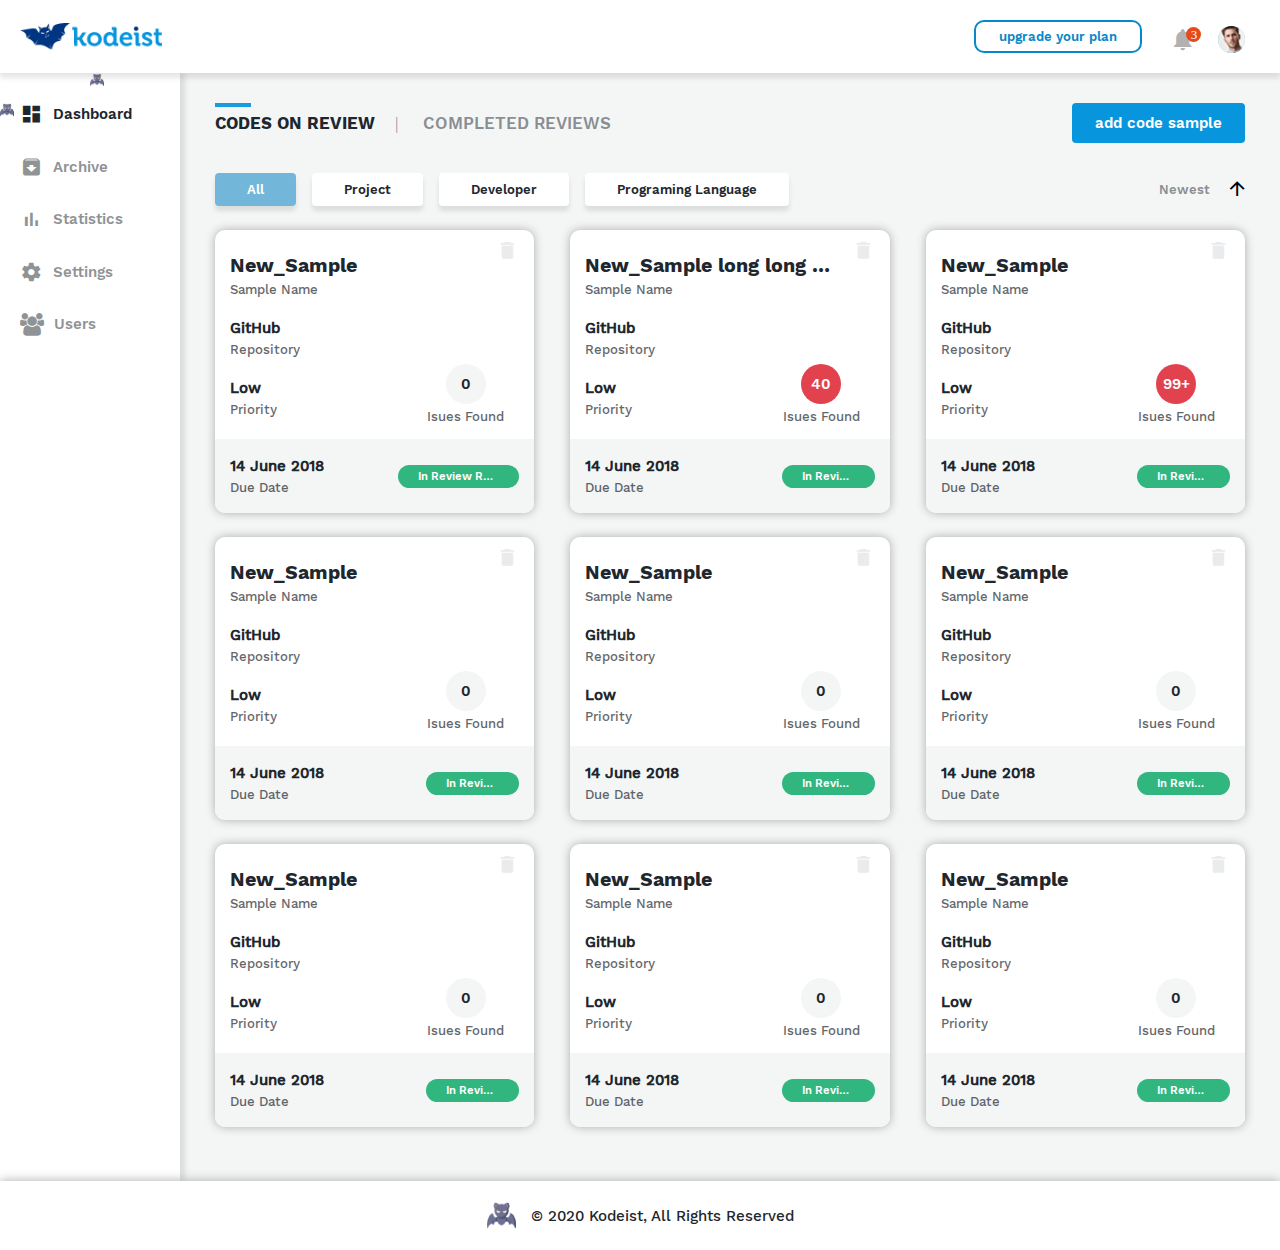
==== commit 1eeb7b36: "Filename change" ====
--- a/index.html
+++ b/index.html
@@ -63,6 +63,18 @@
                         </a>
                     </li>
                     <li>
+                        <a href="./archive.html" class="alg-center">
+                            <i class="icon-archive"></i>
+                            <span>archive</span>
+                        </a>
+                    </li>
+                    <li>
+                        <a href="./statistics.html" class="alg-center">
+                            <i class="icon-statistics"></i>
+                            <span>statistics</span>
+                        </a>
+                    </li>
+                    <li>
                         <a href="./settings.html" class="alg-center">
                             <i class="icon-settings"></i>
                             <span>settings</span>
